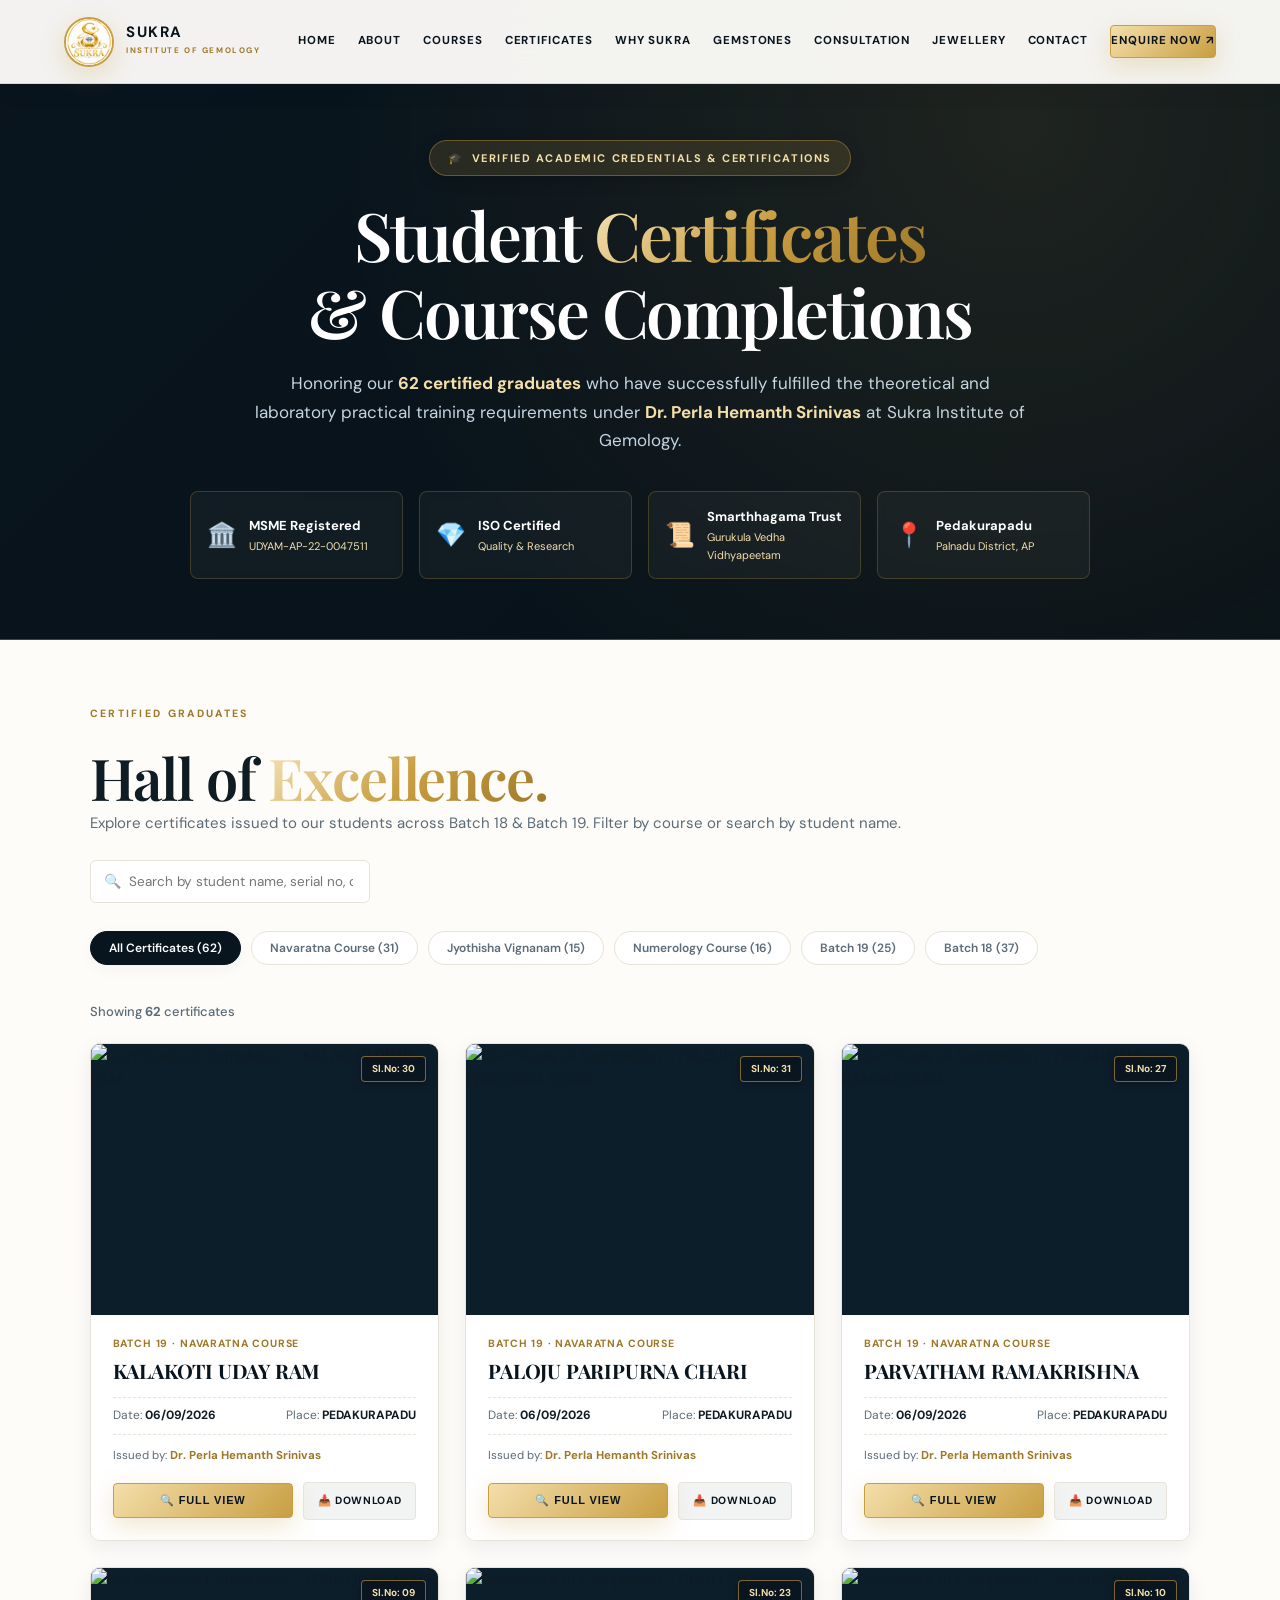
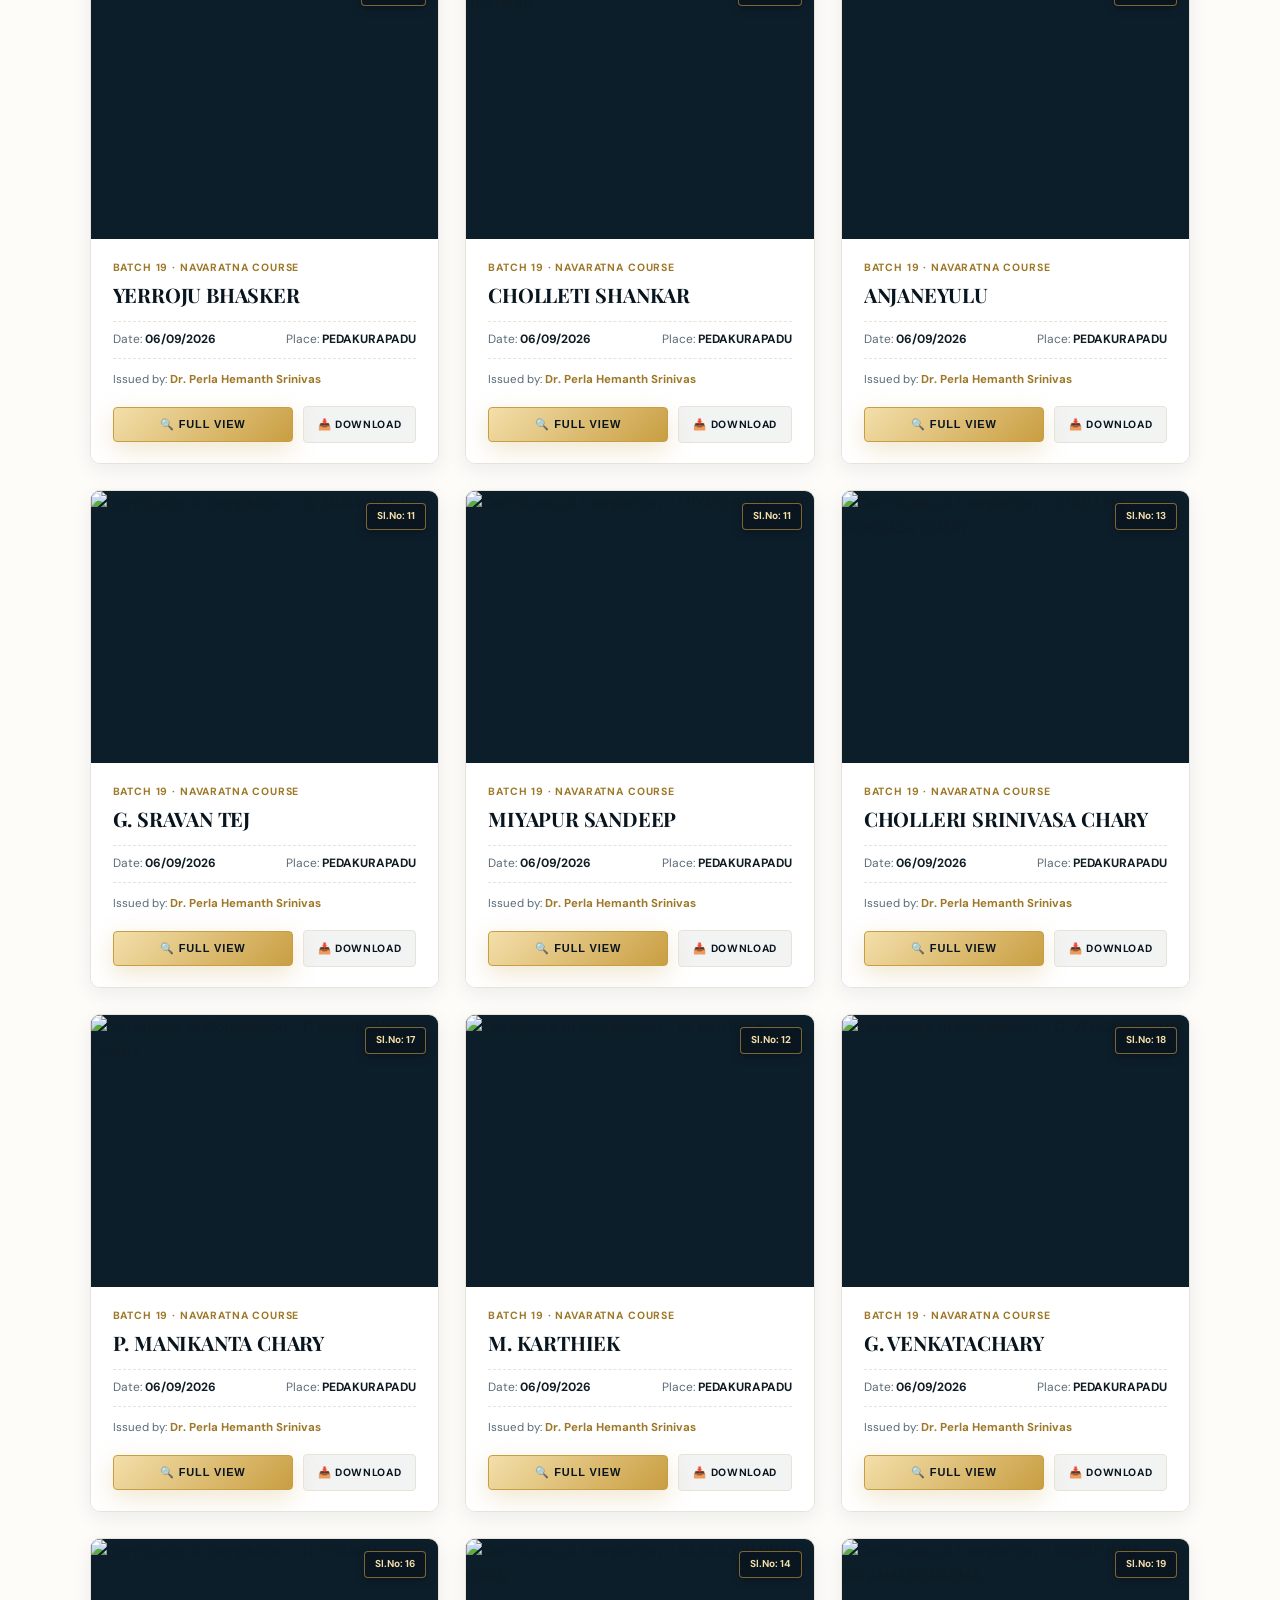
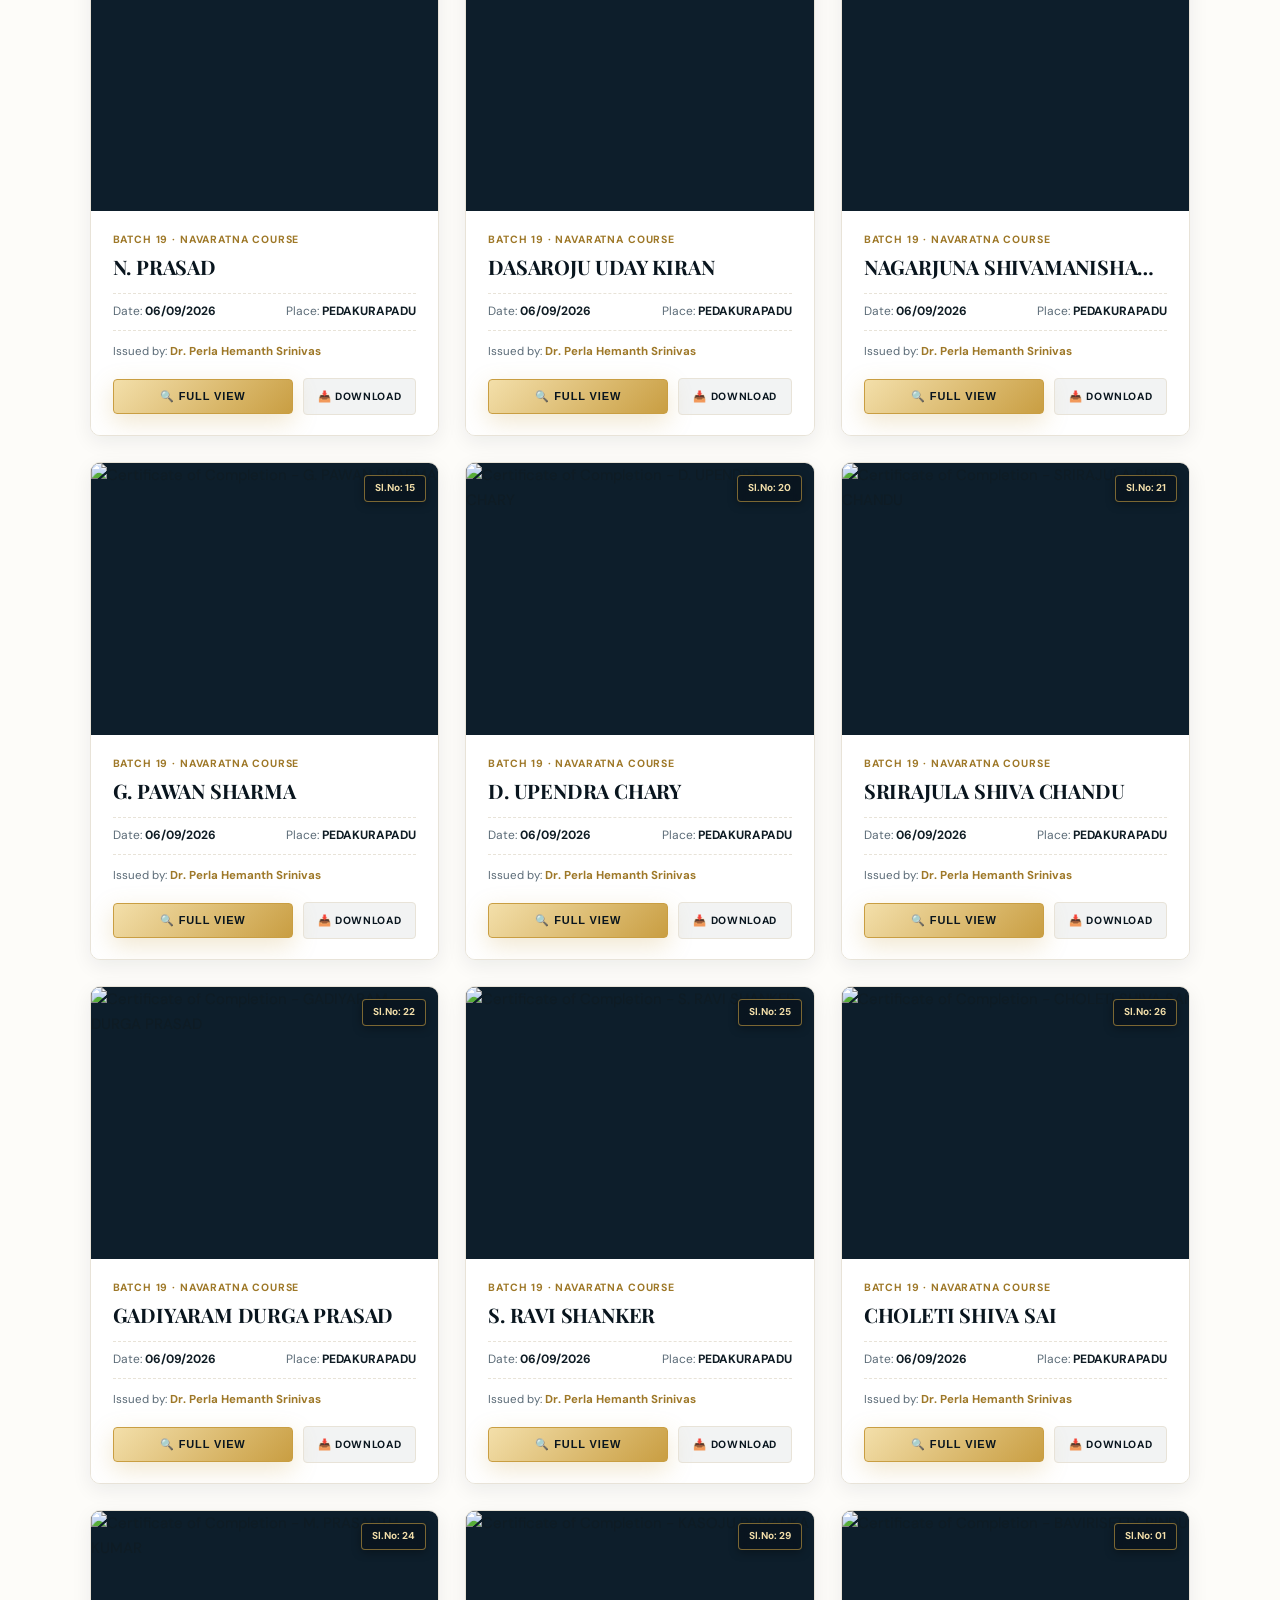
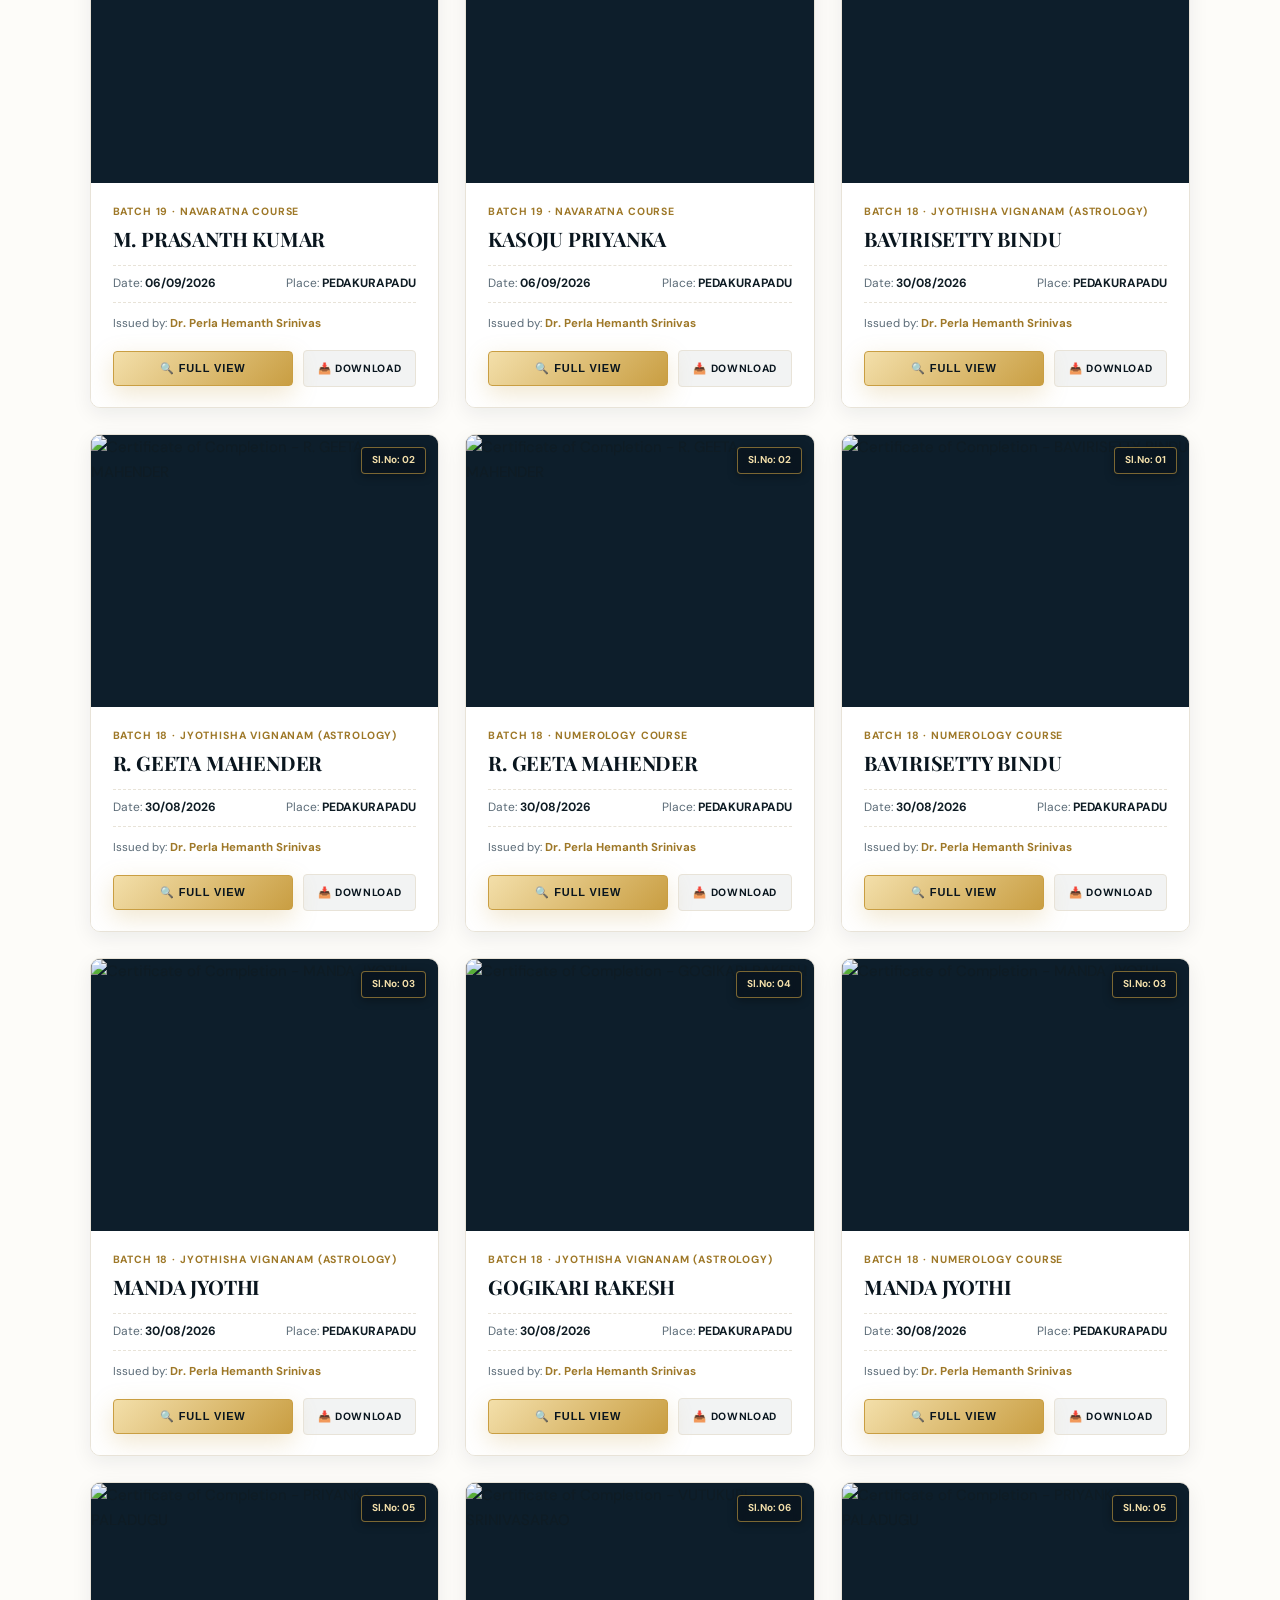
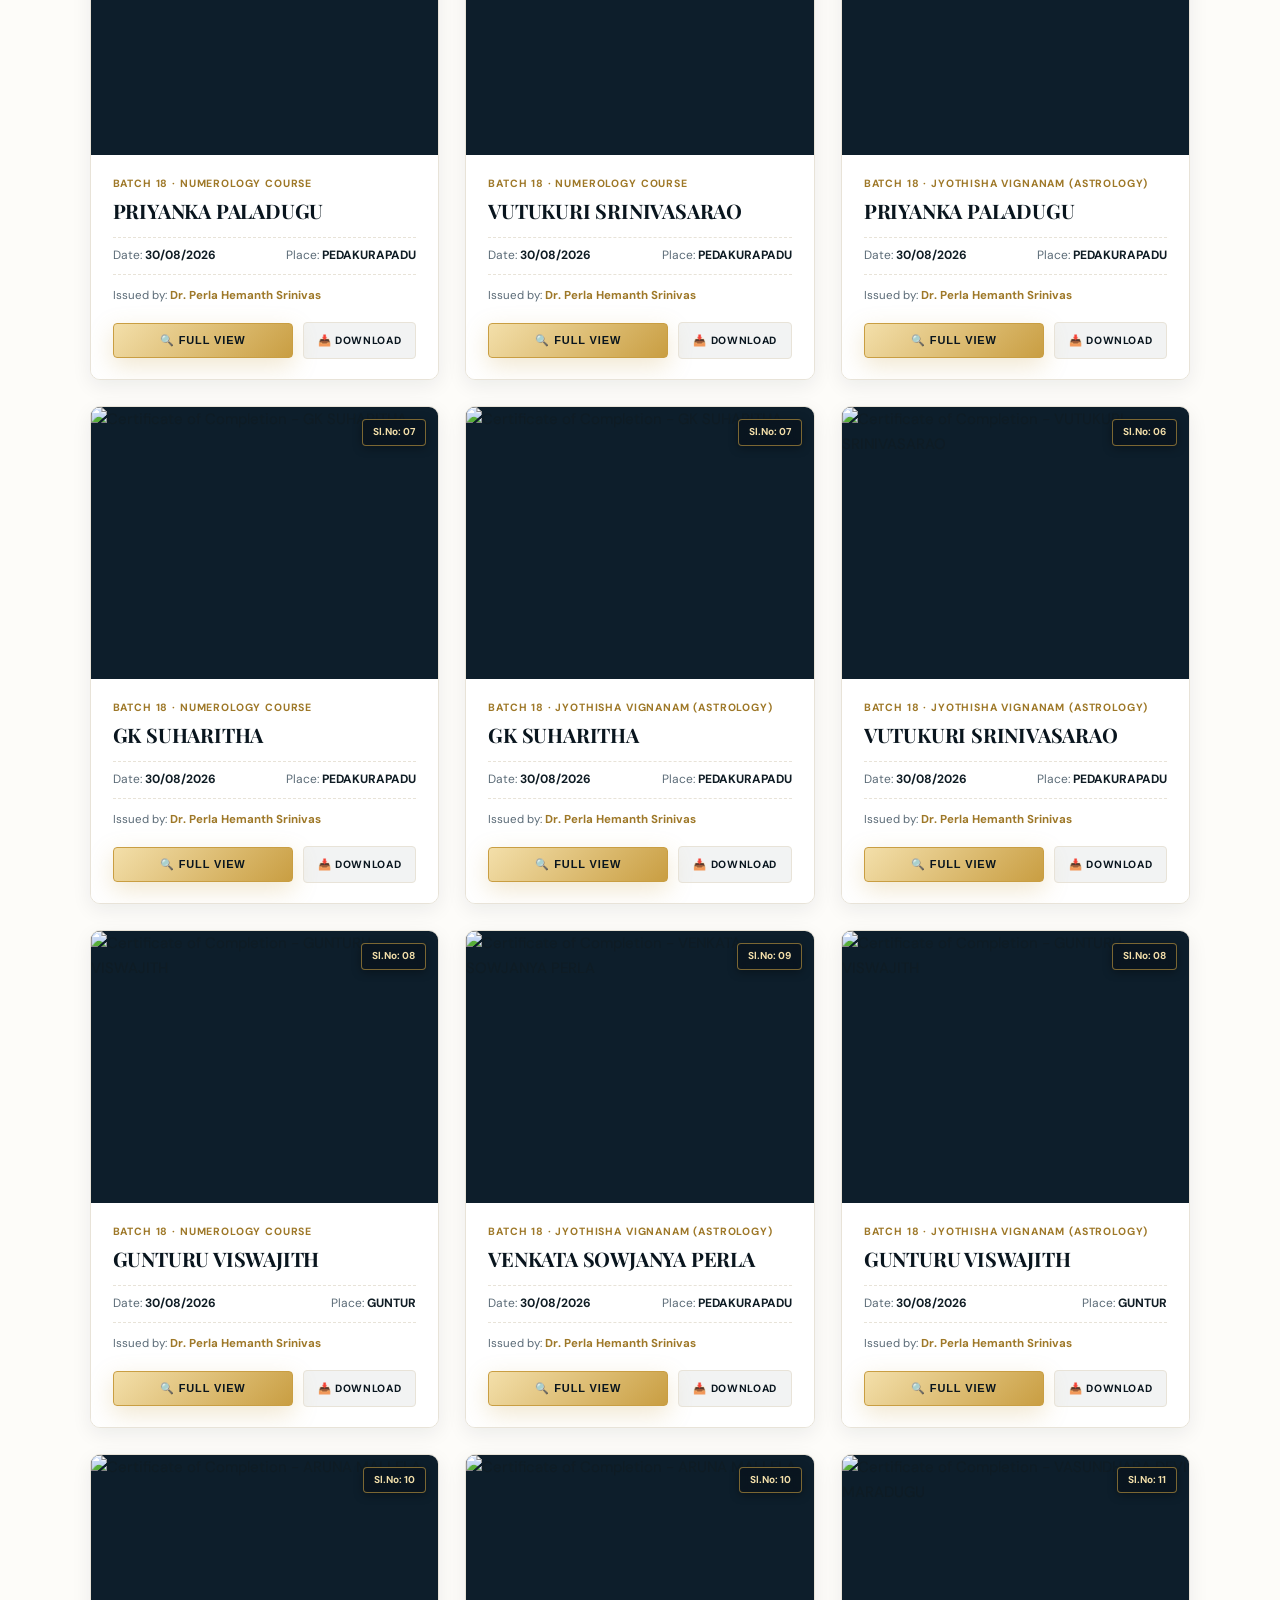
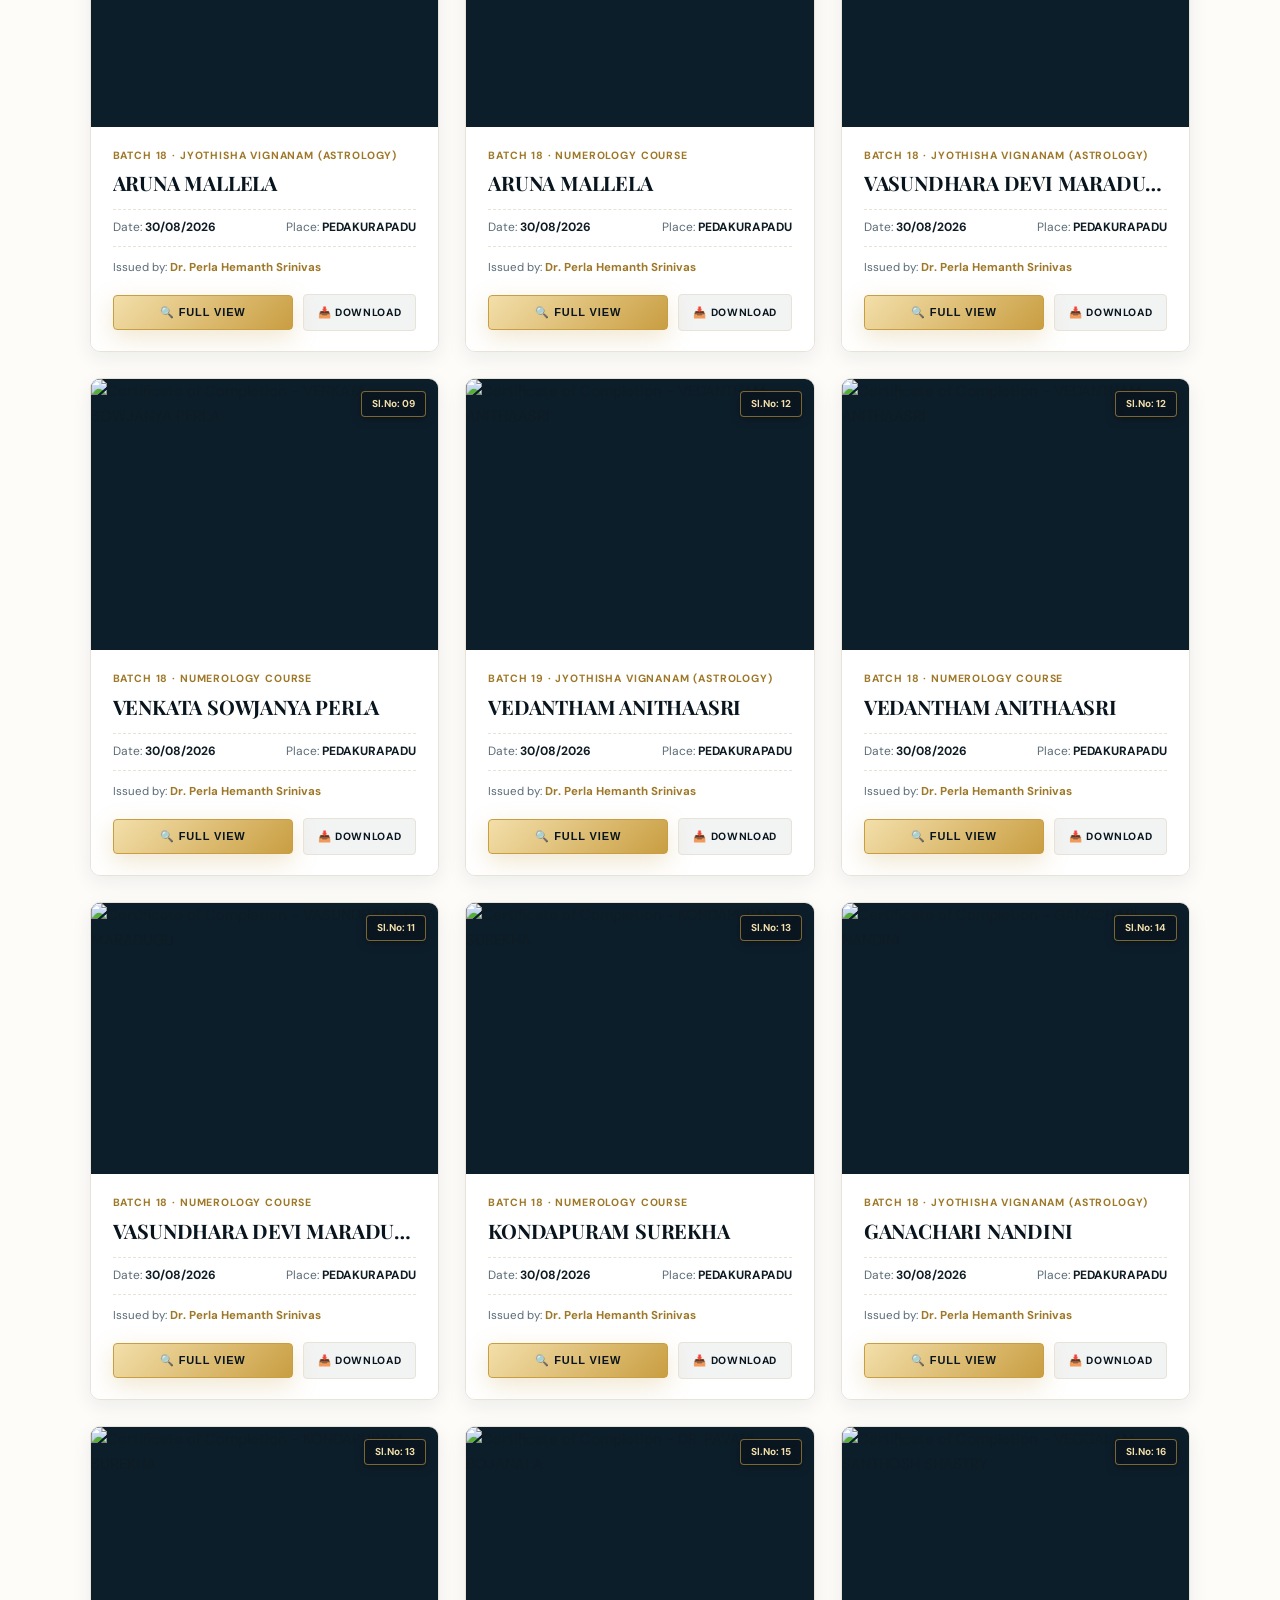
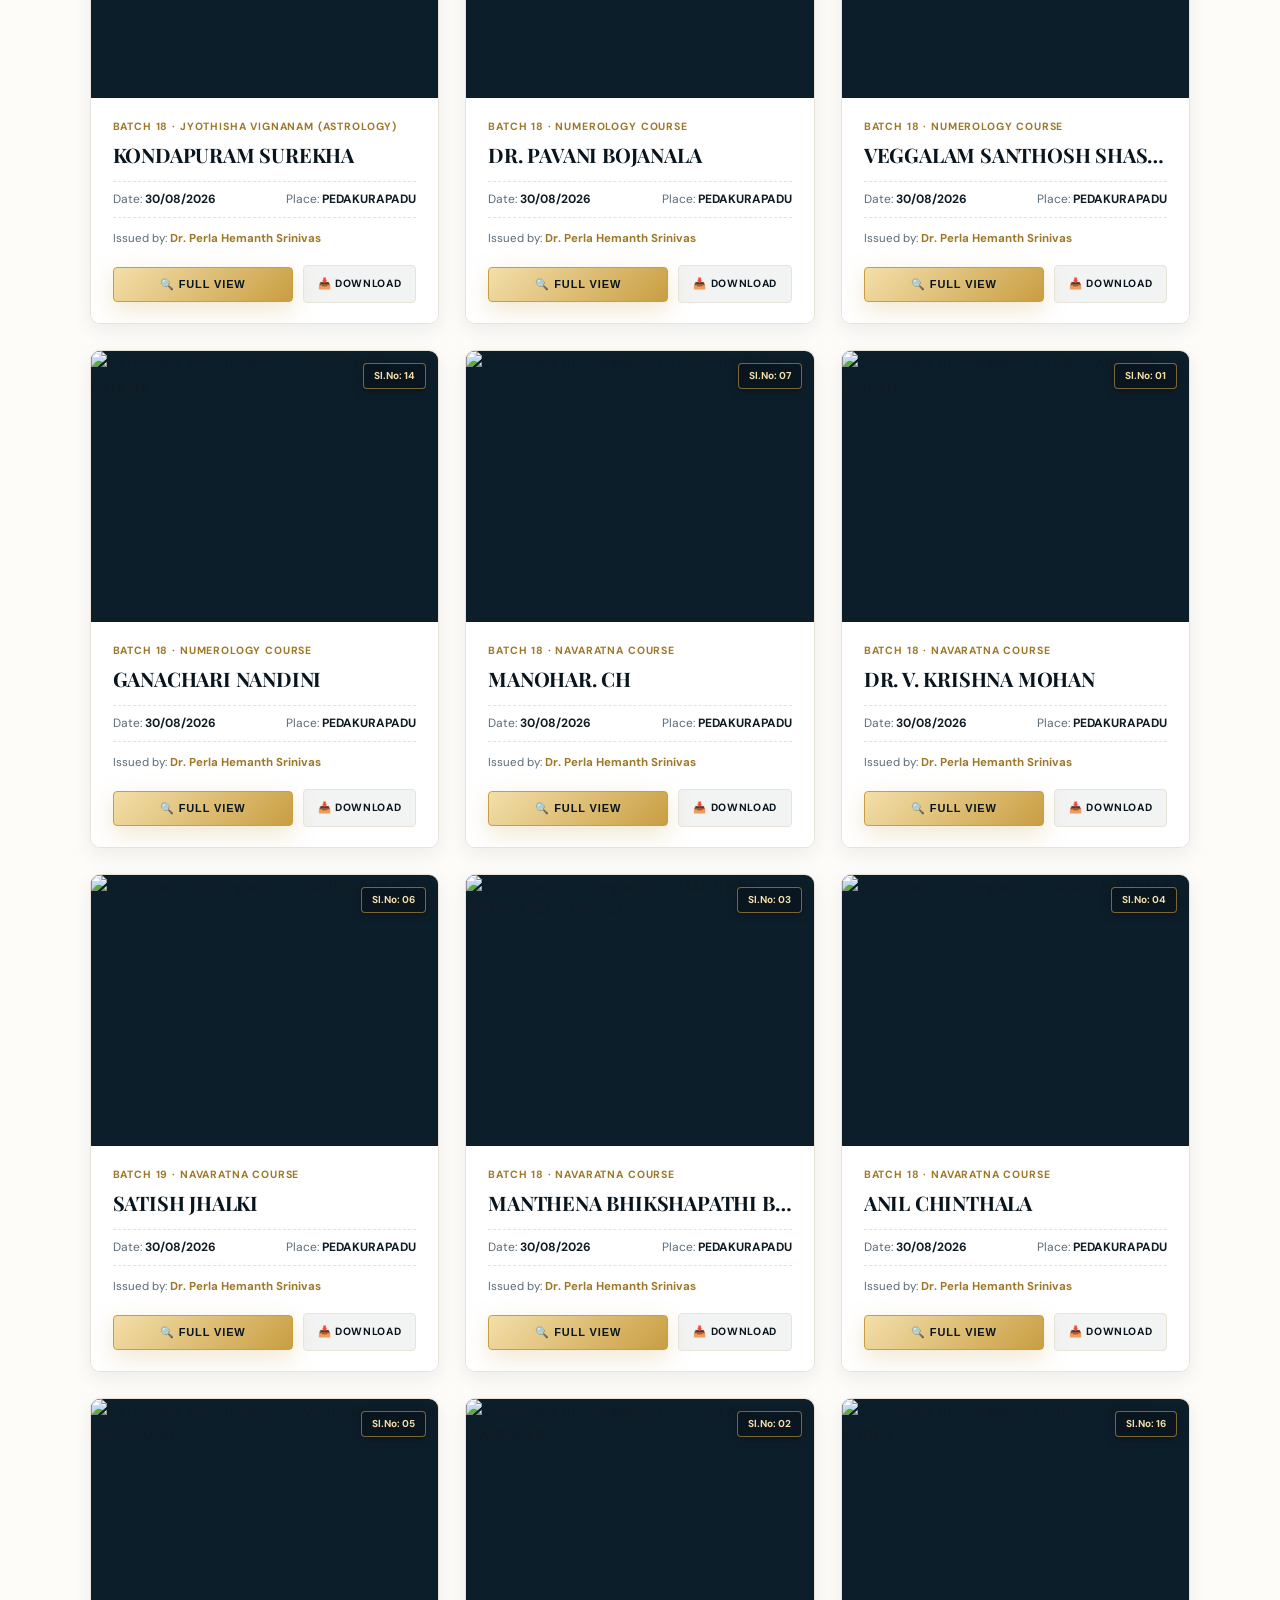
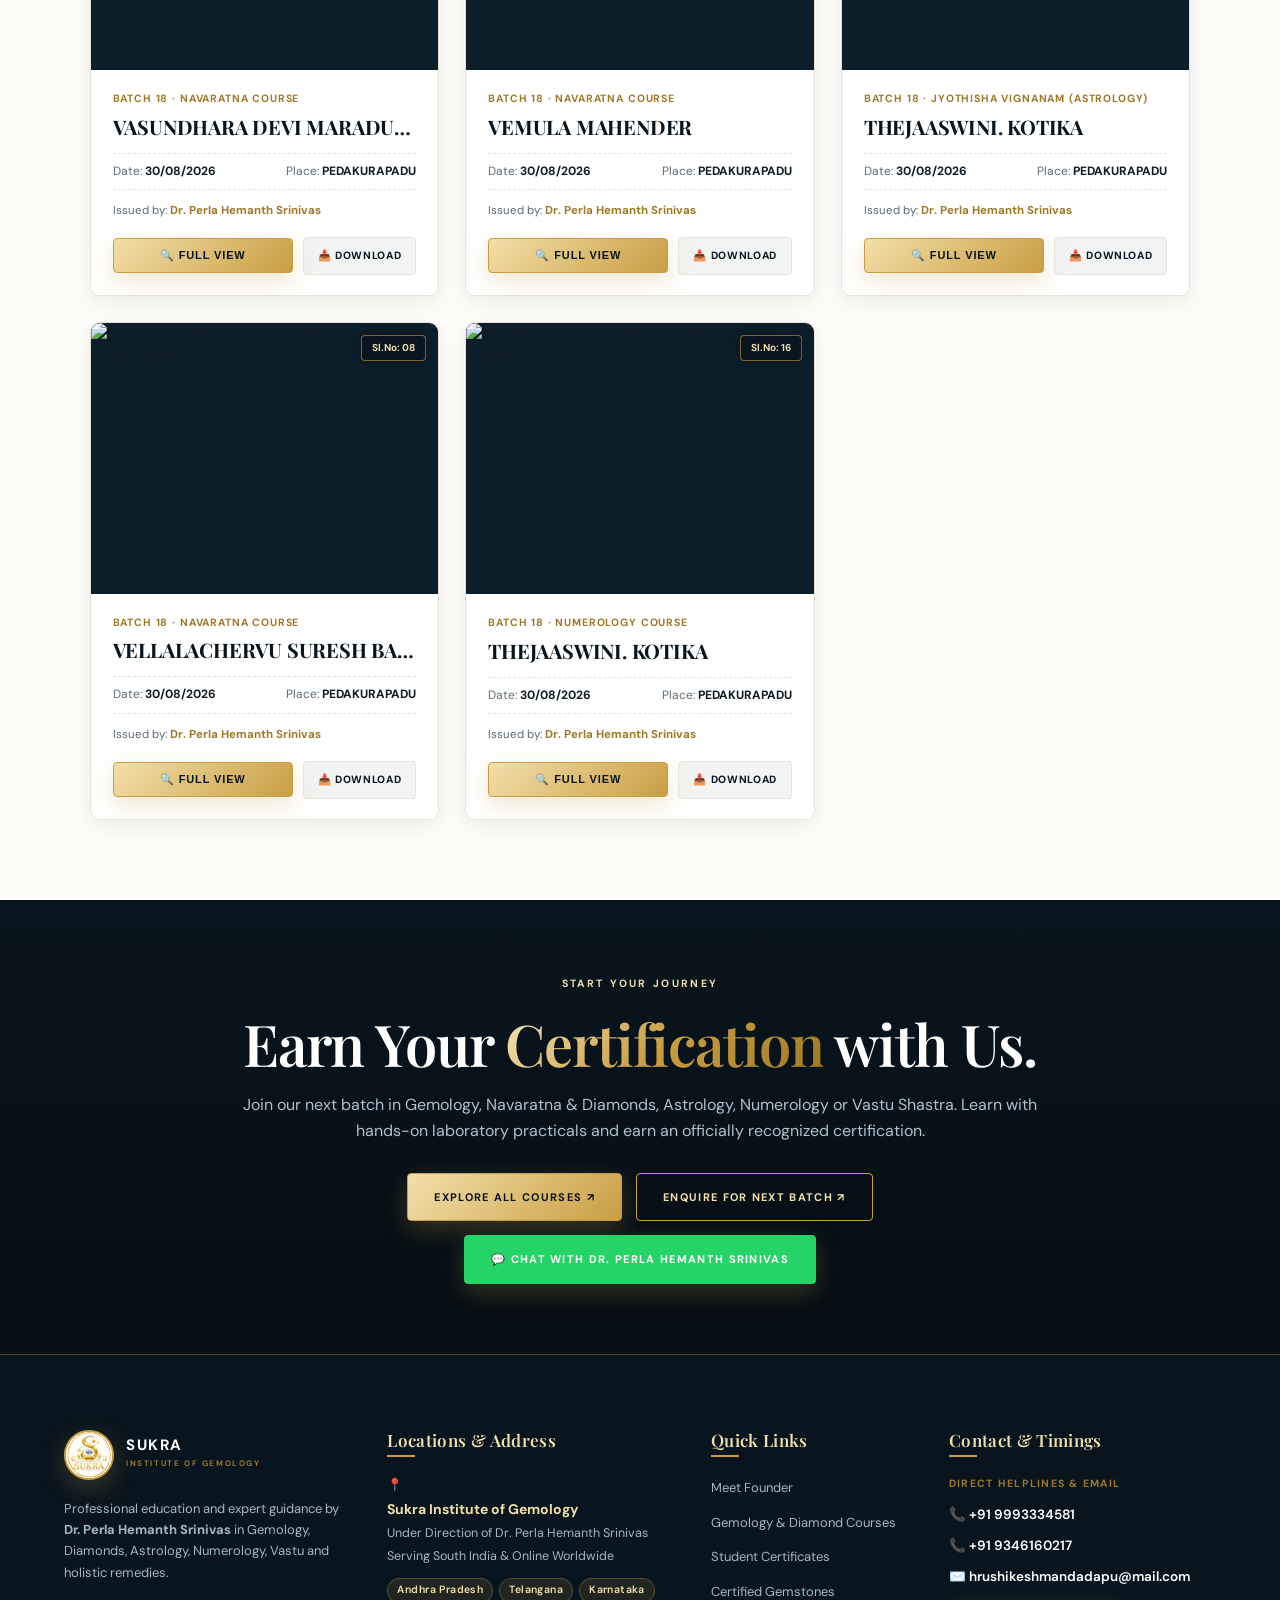
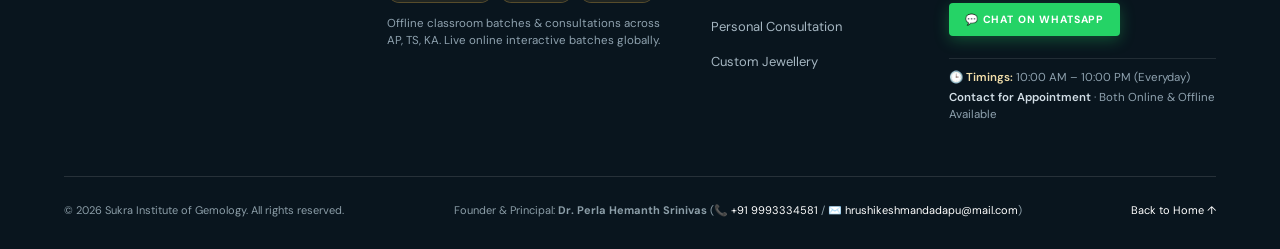
==== certificates.html @ 006e3487 "Add files via upload" ====
<!doctype html>
<html lang="en">
<head>
  <meta charset="UTF-8">
  <meta name="viewport" content="width=device-width,initial-scale=1">
  <meta name="description" content="Verified Course Completion Certificates & Graduates of Sukra Institute of Gemology under Dr. Perla Hemanth Srinivas. MSME & ISO Certified.">
  <title>Student Certificates | Sukra Institute of Gemology</title>
  <link rel="icon" type="image/png" href="logo.png">
  <meta property="og:title" content="Student Certificates | Sukra Institute of Gemology">
  <meta property="og:description" content="Verified course completion certificates and graduates of Sukra Institute of Gemology.">
  <meta property="og:image" content="logo.png">
  <link rel="preconnect" href="https://fonts.googleapis.com">
  <link rel="preconnect" href="https://fonts.gstatic.com" crossorigin>
  <link href="https://fonts.googleapis.com/css2?family=DM+Sans:ital,wght@0,400;0,500;0,600;0,700;1,400&family=Playfair+Display:ital,wght@0,500;0,600;0,700;1,500&display=swap" rel="stylesheet">
  <link rel="stylesheet" href="styles.css">
</head>
<body class="certificates-page">

<!-- SITE HEADER -->
<header class="site-header">
  <a class="brand" href="index.html#home">
    <img src="logo.png" alt="Sukra Institute Logo" class="brand-logo">
    <span>
      <strong>SUKRA</strong>
      <small>INSTITUTE OF GEMOLOGY</small>
    </span>
  </a>
  <button class="menu-toggle" aria-label="Open navigation menu" aria-expanded="false">☰</button>
  <nav class="nav-links">
    <a href="index.html#home">Home</a>
    <a href="index.html#about">About</a>
    <a href="index.html#courses">Courses</a>
    <a href="certificates.html">Certificates</a>
    <a href="index.html#why-sukra">Why Sukra</a>
    <a href="index.html#gemstones">Gemstones</a>
    <a href="index.html#consultation">Consultation</a>
    <a href="index.html#jewellery">Jewellery</a>
    <a href="index.html#contact">Contact</a>
    <a class="button button-small" href="index.html#contact">Enquire now ↗</a>
  </nav>
</header>

<main>
  <!-- CERTIFICATES HERO BANNER -->
  <section class="cert-hero">
    <div class="cert-hero-content">
      <div class="cert-badge-pill">
        <span>🎓</span> Verified Academic Credentials &amp; Certifications
      </div>
      <h1>Student <em>Certificates</em><br>&amp; Course Completions</h1>
      <p class="cert-hero-lead">
        Honoring our <strong>62 certified graduates</strong> who have successfully fulfilled the theoretical and laboratory practical training requirements under <strong>Dr. Perla Hemanth Srinivas</strong> at Sukra Institute of Gemology.
      </p>
      
      <div class="cert-trust-badges">
        <div class="trust-pill">
          <span class="pill-icon">🏛️</span>
          <div>
            <strong>MSME Registered</strong>
            <small>UDYAM-AP-22-0047511</small>
          </div>
        </div>
        <div class="trust-pill">
          <span class="pill-icon">💎</span>
          <div>
            <strong>ISO Certified</strong>
            <small>Quality &amp; Research</small>
          </div>
        </div>
        <div class="trust-pill">
          <span class="pill-icon">📜</span>
          <div>
            <strong>Smarthhagama Trust</strong>
            <small>Gurukula Vedha Vidhyapeetam</small>
          </div>
        </div>
        <div class="trust-pill">
          <span class="pill-icon">📍</span>
          <div>
            <strong>Pedakurapadu</strong>
            <small>Palnadu District, AP</small>
          </div>
        </div>
      </div>
    </div>
  </section>

  <!-- CONTROLS & FILTER SECTION -->
  <section class="cert-gallery-section">
    <div class="cert-gallery-header">
      <div class="gallery-title-group">
        <p class="section-kicker">Certified Graduates</p>
        <h2>Hall of <em>Excellence.</em></h2>
        <p class="muted">Explore certificates issued to our students across Batch 18 &amp; Batch 19. Filter by course or search by student name.</p>
      </div>
      
      <div class="cert-search-box">
        <span class="search-icon">🔍</span>
        <input type="text" id="cert-search-input" placeholder="Search by student name, serial no, course..." aria-label="Search certificates">
      </div>
    </div>

    <!-- Filter Buttons -->
    <div class="cert-filters">
      <button class="filter-btn active" data-filter="all">All Certificates (62)</button>
      <button class="filter-btn" data-filter="navaratna">Navaratna Course (31)</button>
      <button class="filter-btn" data-filter="jyothisha">Jyothisha Vignanam (15)</button>
      <button class="filter-btn" data-filter="numerology">Numerology Course (16)</button>
      <button class="filter-btn" data-filter="batch19">Batch 19 (25)</button>
      <button class="filter-btn" data-filter="batch18">Batch 18 (37)</button>
    </div>

    <div class="cert-results-counter" id="cert-counter" style="margin-bottom: 20px; font-size: 13px; color: var(--muted); font-weight: 500;">
      Showing <strong>62</strong> certificates
    </div>

    <!-- CERTIFICATES GRID -->
    <div class="cert-grid" id="cert-grid">
      <!-- Certificate 1: KALAKOTI UDAY RAM -->
      <article class="cert-card" data-category="navaratna batch19" data-name="KALAKOTI UDAY RAM" data-slno="30" data-batch="19" data-course="Navaratna Course">
        <div class="cert-img-wrap" onclick="openCertLightbox(0)">
          <img src="certificates/cert-1.jpg" alt="Certificate of Completion - KALAKOTI UDAY RAM" class="cert-thumb" loading="lazy">
          <div class="cert-hover-overlay">
            <span class="view-cert-btn">🔍 Click to View Certificate</span>
          </div>
          <span class="cert-sl-badge">Sl.No: 30</span>
        </div>
        <div class="cert-info-body">
          <div class="cert-batch-tag">Batch 19 · Navaratna Course</div>
          <h3 class="student-name">KALAKOTI UDAY RAM</h3>
          <p class="cert-desc">
            Successfully completed theoretical &amp; practical requirements for the <strong>Navaratna Course</strong> at Sukra Institute.
          </p>
          <div class="cert-meta-row">
            <div><span>Date:</span> <strong>06/09/2026</strong></div>
            <div><span>Place:</span> <strong>PEDAKURAPADU</strong></div>
          </div>
          <div class="cert-meta-instructor">
            <span>Issued by:</span> <strong>Dr. Perla Hemanth Srinivas</strong>
          </div>
          <div class="cert-card-actions">
            <button type="button" class="button button-small cert-modal-btn" onclick="openCertLightbox(0)">🔍 Full View</button>
            <a href="certificates/cert-1.jpg" target="_blank" class="cert-download-link" download="Certificate_KALAKOTI_UDAY_RAM_19.jpg">📥 Download</a>
          </div>
        </div>
      </article>

      <!-- Certificate 2: PALOJU PARIPURNA CHARI -->
      <article class="cert-card" data-category="navaratna batch19" data-name="PALOJU PARIPURNA CHARI" data-slno="31" data-batch="19" data-course="Navaratna Course">
        <div class="cert-img-wrap" onclick="openCertLightbox(1)">
          <img src="certificates/cert-2.jpg" alt="Certificate of Completion - PALOJU PARIPURNA CHARI" class="cert-thumb" loading="lazy">
          <div class="cert-hover-overlay">
            <span class="view-cert-btn">🔍 Click to View Certificate</span>
          </div>
          <span class="cert-sl-badge">Sl.No: 31</span>
        </div>
        <div class="cert-info-body">
          <div class="cert-batch-tag">Batch 19 · Navaratna Course</div>
          <h3 class="student-name">PALOJU PARIPURNA CHARI</h3>
          <p class="cert-desc">
            Successfully completed theoretical &amp; practical requirements for the <strong>Navaratna Course</strong> at Sukra Institute.
          </p>
          <div class="cert-meta-row">
            <div><span>Date:</span> <strong>06/09/2026</strong></div>
            <div><span>Place:</span> <strong>PEDAKURAPADU</strong></div>
          </div>
          <div class="cert-meta-instructor">
            <span>Issued by:</span> <strong>Dr. Perla Hemanth Srinivas</strong>
          </div>
          <div class="cert-card-actions">
            <button type="button" class="button button-small cert-modal-btn" onclick="openCertLightbox(1)">🔍 Full View</button>
            <a href="certificates/cert-2.jpg" target="_blank" class="cert-download-link" download="Certificate_PALOJU_PARIPURNA_CHARI_19.jpg">📥 Download</a>
          </div>
        </div>
      </article>

      <!-- Certificate 3: PARVATHAM RAMAKRISHNA -->
      <article class="cert-card" data-category="navaratna batch19" data-name="PARVATHAM RAMAKRISHNA" data-slno="27" data-batch="19" data-course="Navaratna Course">
        <div class="cert-img-wrap" onclick="openCertLightbox(2)">
          <img src="certificates/cert-3.jpg" alt="Certificate of Completion - PARVATHAM RAMAKRISHNA" class="cert-thumb" loading="lazy">
          <div class="cert-hover-overlay">
            <span class="view-cert-btn">🔍 Click to View Certificate</span>
          </div>
          <span class="cert-sl-badge">Sl.No: 27</span>
        </div>
        <div class="cert-info-body">
          <div class="cert-batch-tag">Batch 19 · Navaratna Course</div>
          <h3 class="student-name">PARVATHAM RAMAKRISHNA</h3>
          <p class="cert-desc">
            Successfully completed theoretical &amp; practical requirements for the <strong>Navaratna Course</strong> at Sukra Institute.
          </p>
          <div class="cert-meta-row">
            <div><span>Date:</span> <strong>06/09/2026</strong></div>
            <div><span>Place:</span> <strong>PEDAKURAPADU</strong></div>
          </div>
          <div class="cert-meta-instructor">
            <span>Issued by:</span> <strong>Dr. Perla Hemanth Srinivas</strong>
          </div>
          <div class="cert-card-actions">
            <button type="button" class="button button-small cert-modal-btn" onclick="openCertLightbox(2)">🔍 Full View</button>
            <a href="certificates/cert-3.jpg" target="_blank" class="cert-download-link" download="Certificate_PARVATHAM_RAMAKRISHNA_19.jpg">📥 Download</a>
          </div>
        </div>
      </article>

      <!-- Certificate 4: YERROJU BHASKER -->
      <article class="cert-card" data-category="navaratna batch19" data-name="YERROJU BHASKER" data-slno="09" data-batch="19" data-course="Navaratna Course">
        <div class="cert-img-wrap" onclick="openCertLightbox(3)">
          <img src="certificates/cert-4.jpg" alt="Certificate of Completion - YERROJU BHASKER" class="cert-thumb" loading="lazy">
          <div class="cert-hover-overlay">
            <span class="view-cert-btn">🔍 Click to View Certificate</span>
          </div>
          <span class="cert-sl-badge">Sl.No: 09</span>
        </div>
        <div class="cert-info-body">
          <div class="cert-batch-tag">Batch 19 · Navaratna Course</div>
          <h3 class="student-name">YERROJU BHASKER</h3>
          <p class="cert-desc">
            Successfully completed theoretical &amp; practical requirements for the <strong>Navaratna Course</strong> at Sukra Institute.
          </p>
          <div class="cert-meta-row">
            <div><span>Date:</span> <strong>06/09/2026</strong></div>
            <div><span>Place:</span> <strong>PEDAKURAPADU</strong></div>
          </div>
          <div class="cert-meta-instructor">
            <span>Issued by:</span> <strong>Dr. Perla Hemanth Srinivas</strong>
          </div>
          <div class="cert-card-actions">
            <button type="button" class="button button-small cert-modal-btn" onclick="openCertLightbox(3)">🔍 Full View</button>
            <a href="certificates/cert-4.jpg" target="_blank" class="cert-download-link" download="Certificate_YERROJU_BHASKER_19.jpg">📥 Download</a>
          </div>
        </div>
      </article>

      <!-- Certificate 5: CHOLLETI SHANKAR -->
      <article class="cert-card" data-category="navaratna batch19" data-name="CHOLLETI SHANKAR" data-slno="23" data-batch="19" data-course="Navaratna Course">
        <div class="cert-img-wrap" onclick="openCertLightbox(4)">
          <img src="certificates/cert-5.jpg" alt="Certificate of Completion - CHOLLETI SHANKAR" class="cert-thumb" loading="lazy">
          <div class="cert-hover-overlay">
            <span class="view-cert-btn">🔍 Click to View Certificate</span>
          </div>
          <span class="cert-sl-badge">Sl.No: 23</span>
        </div>
        <div class="cert-info-body">
          <div class="cert-batch-tag">Batch 19 · Navaratna Course</div>
          <h3 class="student-name">CHOLLETI SHANKAR</h3>
          <p class="cert-desc">
            Successfully completed theoretical &amp; practical requirements for the <strong>Navaratna Course</strong> at Sukra Institute.
          </p>
          <div class="cert-meta-row">
            <div><span>Date:</span> <strong>06/09/2026</strong></div>
            <div><span>Place:</span> <strong>PEDAKURAPADU</strong></div>
          </div>
          <div class="cert-meta-instructor">
            <span>Issued by:</span> <strong>Dr. Perla Hemanth Srinivas</strong>
          </div>
          <div class="cert-card-actions">
            <button type="button" class="button button-small cert-modal-btn" onclick="openCertLightbox(4)">🔍 Full View</button>
            <a href="certificates/cert-5.jpg" target="_blank" class="cert-download-link" download="Certificate_CHOLLETI_SHANKAR_19.jpg">📥 Download</a>
          </div>
        </div>
      </article>

      <!-- Certificate 6: ANJANEYULU -->
      <article class="cert-card" data-category="navaratna batch19" data-name="ANJANEYULU" data-slno="10" data-batch="19" data-course="Navaratna Course">
        <div class="cert-img-wrap" onclick="openCertLightbox(5)">
          <img src="certificates/cert-6.jpg" alt="Certificate of Completion - ANJANEYULU" class="cert-thumb" loading="lazy">
          <div class="cert-hover-overlay">
            <span class="view-cert-btn">🔍 Click to View Certificate</span>
          </div>
          <span class="cert-sl-badge">Sl.No: 10</span>
        </div>
        <div class="cert-info-body">
          <div class="cert-batch-tag">Batch 19 · Navaratna Course</div>
          <h3 class="student-name">ANJANEYULU</h3>
          <p class="cert-desc">
            Successfully completed theoretical &amp; practical requirements for the <strong>Navaratna Course</strong> at Sukra Institute.
          </p>
          <div class="cert-meta-row">
            <div><span>Date:</span> <strong>06/09/2026</strong></div>
            <div><span>Place:</span> <strong>PEDAKURAPADU</strong></div>
          </div>
          <div class="cert-meta-instructor">
            <span>Issued by:</span> <strong>Dr. Perla Hemanth Srinivas</strong>
          </div>
          <div class="cert-card-actions">
            <button type="button" class="button button-small cert-modal-btn" onclick="openCertLightbox(5)">🔍 Full View</button>
            <a href="certificates/cert-6.jpg" target="_blank" class="cert-download-link" download="Certificate_ANJANEYULU_19.jpg">📥 Download</a>
          </div>
        </div>
      </article>

      <!-- Certificate 7: G. SRAVAN TEJ -->
      <article class="cert-card" data-category="navaratna batch19" data-name="G. SRAVAN TEJ" data-slno="11" data-batch="19" data-course="Navaratna Course">
        <div class="cert-img-wrap" onclick="openCertLightbox(6)">
          <img src="certificates/cert-7.jpg" alt="Certificate of Completion - G. SRAVAN TEJ" class="cert-thumb" loading="lazy">
          <div class="cert-hover-overlay">
            <span class="view-cert-btn">🔍 Click to View Certificate</span>
          </div>
          <span class="cert-sl-badge">Sl.No: 11</span>
        </div>
        <div class="cert-info-body">
          <div class="cert-batch-tag">Batch 19 · Navaratna Course</div>
          <h3 class="student-name">G. SRAVAN TEJ</h3>
          <p class="cert-desc">
            Successfully completed theoretical &amp; practical requirements for the <strong>Navaratna Course</strong> at Sukra Institute.
          </p>
          <div class="cert-meta-row">
            <div><span>Date:</span> <strong>06/09/2026</strong></div>
            <div><span>Place:</span> <strong>PEDAKURAPADU</strong></div>
          </div>
          <div class="cert-meta-instructor">
            <span>Issued by:</span> <strong>Dr. Perla Hemanth Srinivas</strong>
          </div>
          <div class="cert-card-actions">
            <button type="button" class="button button-small cert-modal-btn" onclick="openCertLightbox(6)">🔍 Full View</button>
            <a href="certificates/cert-7.jpg" target="_blank" class="cert-download-link" download="Certificate_G__SRAVAN_TEJ_19.jpg">📥 Download</a>
          </div>
        </div>
      </article>

      <!-- Certificate 8: MIYAPUR SANDEEP -->
      <article class="cert-card" data-category="navaratna batch19" data-name="MIYAPUR SANDEEP" data-slno="11" data-batch="19" data-course="Navaratna Course">
        <div class="cert-img-wrap" onclick="openCertLightbox(7)">
          <img src="certificates/cert-8.jpg" alt="Certificate of Completion - MIYAPUR SANDEEP" class="cert-thumb" loading="lazy">
          <div class="cert-hover-overlay">
            <span class="view-cert-btn">🔍 Click to View Certificate</span>
          </div>
          <span class="cert-sl-badge">Sl.No: 11</span>
        </div>
        <div class="cert-info-body">
          <div class="cert-batch-tag">Batch 19 · Navaratna Course</div>
          <h3 class="student-name">MIYAPUR SANDEEP</h3>
          <p class="cert-desc">
            Successfully completed theoretical &amp; practical requirements for the <strong>Navaratna Course</strong> at Sukra Institute.
          </p>
          <div class="cert-meta-row">
            <div><span>Date:</span> <strong>06/09/2026</strong></div>
            <div><span>Place:</span> <strong>PEDAKURAPADU</strong></div>
          </div>
          <div class="cert-meta-instructor">
            <span>Issued by:</span> <strong>Dr. Perla Hemanth Srinivas</strong>
          </div>
          <div class="cert-card-actions">
            <button type="button" class="button button-small cert-modal-btn" onclick="openCertLightbox(7)">🔍 Full View</button>
            <a href="certificates/cert-8.jpg" target="_blank" class="cert-download-link" download="Certificate_MIYAPUR_SANDEEP_19.jpg">📥 Download</a>
          </div>
        </div>
      </article>

      <!-- Certificate 9: CHOLLERI SRINIVASA CHARY -->
      <article class="cert-card" data-category="navaratna batch19" data-name="CHOLLERI SRINIVASA CHARY" data-slno="13" data-batch="19" data-course="Navaratna Course">
        <div class="cert-img-wrap" onclick="openCertLightbox(8)">
          <img src="certificates/cert-9.jpg" alt="Certificate of Completion - CHOLLERI SRINIVASA CHARY" class="cert-thumb" loading="lazy">
          <div class="cert-hover-overlay">
            <span class="view-cert-btn">🔍 Click to View Certificate</span>
          </div>
          <span class="cert-sl-badge">Sl.No: 13</span>
        </div>
        <div class="cert-info-body">
          <div class="cert-batch-tag">Batch 19 · Navaratna Course</div>
          <h3 class="student-name">CHOLLERI SRINIVASA CHARY</h3>
          <p class="cert-desc">
            Successfully completed theoretical &amp; practical requirements for the <strong>Navaratna Course</strong> at Sukra Institute.
          </p>
          <div class="cert-meta-row">
            <div><span>Date:</span> <strong>06/09/2026</strong></div>
            <div><span>Place:</span> <strong>PEDAKURAPADU</strong></div>
          </div>
          <div class="cert-meta-instructor">
            <span>Issued by:</span> <strong>Dr. Perla Hemanth Srinivas</strong>
          </div>
          <div class="cert-card-actions">
            <button type="button" class="button button-small cert-modal-btn" onclick="openCertLightbox(8)">🔍 Full View</button>
            <a href="certificates/cert-9.jpg" target="_blank" class="cert-download-link" download="Certificate_CHOLLERI_SRINIVASA_CHARY_19.jpg">📥 Download</a>
          </div>
        </div>
      </article>

      <!-- Certificate 10: P. MANIKANTA CHARY -->
      <article class="cert-card" data-category="navaratna batch19" data-name="P. MANIKANTA CHARY" data-slno="17" data-batch="19" data-course="Navaratna Course">
        <div class="cert-img-wrap" onclick="openCertLightbox(9)">
          <img src="certificates/cert-10.jpg" alt="Certificate of Completion - P. MANIKANTA CHARY" class="cert-thumb" loading="lazy">
          <div class="cert-hover-overlay">
            <span class="view-cert-btn">🔍 Click to View Certificate</span>
          </div>
          <span class="cert-sl-badge">Sl.No: 17</span>
        </div>
        <div class="cert-info-body">
          <div class="cert-batch-tag">Batch 19 · Navaratna Course</div>
          <h3 class="student-name">P. MANIKANTA CHARY</h3>
          <p class="cert-desc">
            Successfully completed theoretical &amp; practical requirements for the <strong>Navaratna Course</strong> at Sukra Institute.
          </p>
          <div class="cert-meta-row">
            <div><span>Date:</span> <strong>06/09/2026</strong></div>
            <div><span>Place:</span> <strong>PEDAKURAPADU</strong></div>
          </div>
          <div class="cert-meta-instructor">
            <span>Issued by:</span> <strong>Dr. Perla Hemanth Srinivas</strong>
          </div>
          <div class="cert-card-actions">
            <button type="button" class="button button-small cert-modal-btn" onclick="openCertLightbox(9)">🔍 Full View</button>
            <a href="certificates/cert-10.jpg" target="_blank" class="cert-download-link" download="Certificate_P__MANIKANTA_CHARY_19.jpg">📥 Download</a>
          </div>
        </div>
      </article>

      <!-- Certificate 11: M. KARTHIEK -->
      <article class="cert-card" data-category="navaratna batch19" data-name="M. KARTHIEK" data-slno="12" data-batch="19" data-course="Navaratna Course">
        <div class="cert-img-wrap" onclick="openCertLightbox(10)">
          <img src="certificates/cert-11.jpg" alt="Certificate of Completion - M. KARTHIEK" class="cert-thumb" loading="lazy">
          <div class="cert-hover-overlay">
            <span class="view-cert-btn">🔍 Click to View Certificate</span>
          </div>
          <span class="cert-sl-badge">Sl.No: 12</span>
        </div>
        <div class="cert-info-body">
          <div class="cert-batch-tag">Batch 19 · Navaratna Course</div>
          <h3 class="student-name">M. KARTHIEK</h3>
          <p class="cert-desc">
            Successfully completed theoretical &amp; practical requirements for the <strong>Navaratna Course</strong> at Sukra Institute.
          </p>
          <div class="cert-meta-row">
            <div><span>Date:</span> <strong>06/09/2026</strong></div>
            <div><span>Place:</span> <strong>PEDAKURAPADU</strong></div>
          </div>
          <div class="cert-meta-instructor">
            <span>Issued by:</span> <strong>Dr. Perla Hemanth Srinivas</strong>
          </div>
          <div class="cert-card-actions">
            <button type="button" class="button button-small cert-modal-btn" onclick="openCertLightbox(10)">🔍 Full View</button>
            <a href="certificates/cert-11.jpg" target="_blank" class="cert-download-link" download="Certificate_M__KARTHIEK_19.jpg">📥 Download</a>
          </div>
        </div>
      </article>

      <!-- Certificate 12: G. VENKATACHARY -->
      <article class="cert-card" data-category="navaratna batch19" data-name="G. VENKATACHARY" data-slno="18" data-batch="19" data-course="Navaratna Course">
        <div class="cert-img-wrap" onclick="openCertLightbox(11)">
          <img src="certificates/cert-12.jpg" alt="Certificate of Completion - G. VENKATACHARY" class="cert-thumb" loading="lazy">
          <div class="cert-hover-overlay">
            <span class="view-cert-btn">🔍 Click to View Certificate</span>
          </div>
          <span class="cert-sl-badge">Sl.No: 18</span>
        </div>
        <div class="cert-info-body">
          <div class="cert-batch-tag">Batch 19 · Navaratna Course</div>
          <h3 class="student-name">G. VENKATACHARY</h3>
          <p class="cert-desc">
            Successfully completed theoretical &amp; practical requirements for the <strong>Navaratna Course</strong> at Sukra Institute.
          </p>
          <div class="cert-meta-row">
            <div><span>Date:</span> <strong>06/09/2026</strong></div>
            <div><span>Place:</span> <strong>PEDAKURAPADU</strong></div>
          </div>
          <div class="cert-meta-instructor">
            <span>Issued by:</span> <strong>Dr. Perla Hemanth Srinivas</strong>
          </div>
          <div class="cert-card-actions">
            <button type="button" class="button button-small cert-modal-btn" onclick="openCertLightbox(11)">🔍 Full View</button>
            <a href="certificates/cert-12.jpg" target="_blank" class="cert-download-link" download="Certificate_G__VENKATACHARY_19.jpg">📥 Download</a>
          </div>
        </div>
      </article>

      <!-- Certificate 13: N. PRASAD -->
      <article class="cert-card" data-category="navaratna batch19" data-name="N. PRASAD" data-slno="16" data-batch="19" data-course="Navaratna Course">
        <div class="cert-img-wrap" onclick="openCertLightbox(12)">
          <img src="certificates/cert-13.jpg" alt="Certificate of Completion - N. PRASAD" class="cert-thumb" loading="lazy">
          <div class="cert-hover-overlay">
            <span class="view-cert-btn">🔍 Click to View Certificate</span>
          </div>
          <span class="cert-sl-badge">Sl.No: 16</span>
        </div>
        <div class="cert-info-body">
          <div class="cert-batch-tag">Batch 19 · Navaratna Course</div>
          <h3 class="student-name">N. PRASAD</h3>
          <p class="cert-desc">
            Successfully completed theoretical &amp; practical requirements for the <strong>Navaratna Course</strong> at Sukra Institute.
          </p>
          <div class="cert-meta-row">
            <div><span>Date:</span> <strong>06/09/2026</strong></div>
            <div><span>Place:</span> <strong>PEDAKURAPADU</strong></div>
          </div>
          <div class="cert-meta-instructor">
            <span>Issued by:</span> <strong>Dr. Perla Hemanth Srinivas</strong>
          </div>
          <div class="cert-card-actions">
            <button type="button" class="button button-small cert-modal-btn" onclick="openCertLightbox(12)">🔍 Full View</button>
            <a href="certificates/cert-13.jpg" target="_blank" class="cert-download-link" download="Certificate_N__PRASAD_19.jpg">📥 Download</a>
          </div>
        </div>
      </article>

      <!-- Certificate 14: DASAROJU UDAY KIRAN -->
      <article class="cert-card" data-category="navaratna batch19" data-name="DASAROJU UDAY KIRAN" data-slno="14" data-batch="19" data-course="Navaratna Course">
        <div class="cert-img-wrap" onclick="openCertLightbox(13)">
          <img src="certificates/cert-14.jpg" alt="Certificate of Completion - DASAROJU UDAY KIRAN" class="cert-thumb" loading="lazy">
          <div class="cert-hover-overlay">
            <span class="view-cert-btn">🔍 Click to View Certificate</span>
          </div>
          <span class="cert-sl-badge">Sl.No: 14</span>
        </div>
        <div class="cert-info-body">
          <div class="cert-batch-tag">Batch 19 · Navaratna Course</div>
          <h3 class="student-name">DASAROJU UDAY KIRAN</h3>
          <p class="cert-desc">
            Successfully completed theoretical &amp; practical requirements for the <strong>Navaratna Course</strong> at Sukra Institute.
          </p>
          <div class="cert-meta-row">
            <div><span>Date:</span> <strong>06/09/2026</strong></div>
            <div><span>Place:</span> <strong>PEDAKURAPADU</strong></div>
          </div>
          <div class="cert-meta-instructor">
            <span>Issued by:</span> <strong>Dr. Perla Hemanth Srinivas</strong>
          </div>
          <div class="cert-card-actions">
            <button type="button" class="button button-small cert-modal-btn" onclick="openCertLightbox(13)">🔍 Full View</button>
            <a href="certificates/cert-14.jpg" target="_blank" class="cert-download-link" download="Certificate_DASAROJU_UDAY_KIRAN_19.jpg">📥 Download</a>
          </div>
        </div>
      </article>

      <!-- Certificate 15: NAGARJUNA SHIVAMANISHARMA -->
      <article class="cert-card" data-category="navaratna batch19" data-name="NAGARJUNA SHIVAMANISHARMA" data-slno="19" data-batch="19" data-course="Navaratna Course">
        <div class="cert-img-wrap" onclick="openCertLightbox(14)">
          <img src="certificates/cert-15.jpg" alt="Certificate of Completion - NAGARJUNA SHIVAMANISHARMA" class="cert-thumb" loading="lazy">
          <div class="cert-hover-overlay">
            <span class="view-cert-btn">🔍 Click to View Certificate</span>
          </div>
          <span class="cert-sl-badge">Sl.No: 19</span>
        </div>
        <div class="cert-info-body">
          <div class="cert-batch-tag">Batch 19 · Navaratna Course</div>
          <h3 class="student-name">NAGARJUNA SHIVAMANISHARMA</h3>
          <p class="cert-desc">
            Successfully completed theoretical &amp; practical requirements for the <strong>Navaratna Course</strong> at Sukra Institute.
          </p>
          <div class="cert-meta-row">
            <div><span>Date:</span> <strong>06/09/2026</strong></div>
            <div><span>Place:</span> <strong>PEDAKURAPADU</strong></div>
          </div>
          <div class="cert-meta-instructor">
            <span>Issued by:</span> <strong>Dr. Perla Hemanth Srinivas</strong>
          </div>
          <div class="cert-card-actions">
            <button type="button" class="button button-small cert-modal-btn" onclick="openCertLightbox(14)">🔍 Full View</button>
            <a href="certificates/cert-15.jpg" target="_blank" class="cert-download-link" download="Certificate_NAGARJUNA_SHIVAMANISHARMA_19.jpg">📥 Download</a>
          </div>
        </div>
      </article>

      <!-- Certificate 16: G. PAWAN SHARMA -->
      <article class="cert-card" data-category="navaratna batch19" data-name="G. PAWAN SHARMA" data-slno="15" data-batch="19" data-course="Navaratna Course">
        <div class="cert-img-wrap" onclick="openCertLightbox(15)">
          <img src="certificates/cert-16.jpg" alt="Certificate of Completion - G. PAWAN SHARMA" class="cert-thumb" loading="lazy">
          <div class="cert-hover-overlay">
            <span class="view-cert-btn">🔍 Click to View Certificate</span>
          </div>
          <span class="cert-sl-badge">Sl.No: 15</span>
        </div>
        <div class="cert-info-body">
          <div class="cert-batch-tag">Batch 19 · Navaratna Course</div>
          <h3 class="student-name">G. PAWAN SHARMA</h3>
          <p class="cert-desc">
            Successfully completed theoretical &amp; practical requirements for the <strong>Navaratna Course</strong> at Sukra Institute.
          </p>
          <div class="cert-meta-row">
            <div><span>Date:</span> <strong>06/09/2026</strong></div>
            <div><span>Place:</span> <strong>PEDAKURAPADU</strong></div>
          </div>
          <div class="cert-meta-instructor">
            <span>Issued by:</span> <strong>Dr. Perla Hemanth Srinivas</strong>
          </div>
          <div class="cert-card-actions">
            <button type="button" class="button button-small cert-modal-btn" onclick="openCertLightbox(15)">🔍 Full View</button>
            <a href="certificates/cert-16.jpg" target="_blank" class="cert-download-link" download="Certificate_G__PAWAN_SHARMA_19.jpg">📥 Download</a>
          </div>
        </div>
      </article>

      <!-- Certificate 17: D. UPENDRA CHARY -->
      <article class="cert-card" data-category="navaratna batch19" data-name="D. UPENDRA CHARY" data-slno="20" data-batch="19" data-course="Navaratna Course">
        <div class="cert-img-wrap" onclick="openCertLightbox(16)">
          <img src="certificates/cert-17.jpg" alt="Certificate of Completion - D. UPENDRA CHARY" class="cert-thumb" loading="lazy">
          <div class="cert-hover-overlay">
            <span class="view-cert-btn">🔍 Click to View Certificate</span>
          </div>
          <span class="cert-sl-badge">Sl.No: 20</span>
        </div>
        <div class="cert-info-body">
          <div class="cert-batch-tag">Batch 19 · Navaratna Course</div>
          <h3 class="student-name">D. UPENDRA CHARY</h3>
          <p class="cert-desc">
            Successfully completed theoretical &amp; practical requirements for the <strong>Navaratna Course</strong> at Sukra Institute.
          </p>
          <div class="cert-meta-row">
            <div><span>Date:</span> <strong>06/09/2026</strong></div>
            <div><span>Place:</span> <strong>PEDAKURAPADU</strong></div>
          </div>
          <div class="cert-meta-instructor">
            <span>Issued by:</span> <strong>Dr. Perla Hemanth Srinivas</strong>
          </div>
          <div class="cert-card-actions">
            <button type="button" class="button button-small cert-modal-btn" onclick="openCertLightbox(16)">🔍 Full View</button>
            <a href="certificates/cert-17.jpg" target="_blank" class="cert-download-link" download="Certificate_D__UPENDRA_CHARY_19.jpg">📥 Download</a>
          </div>
        </div>
      </article>

      <!-- Certificate 18: SRIRAJULA SHIVA CHANDU -->
      <article class="cert-card" data-category="navaratna batch19" data-name="SRIRAJULA SHIVA CHANDU" data-slno="21" data-batch="19" data-course="Navaratna Course">
        <div class="cert-img-wrap" onclick="openCertLightbox(17)">
          <img src="certificates/cert-18.jpg" alt="Certificate of Completion - SRIRAJULA SHIVA CHANDU" class="cert-thumb" loading="lazy">
          <div class="cert-hover-overlay">
            <span class="view-cert-btn">🔍 Click to View Certificate</span>
          </div>
          <span class="cert-sl-badge">Sl.No: 21</span>
        </div>
        <div class="cert-info-body">
          <div class="cert-batch-tag">Batch 19 · Navaratna Course</div>
          <h3 class="student-name">SRIRAJULA SHIVA CHANDU</h3>
          <p class="cert-desc">
            Successfully completed theoretical &amp; practical requirements for the <strong>Navaratna Course</strong> at Sukra Institute.
          </p>
          <div class="cert-meta-row">
            <div><span>Date:</span> <strong>06/09/2026</strong></div>
            <div><span>Place:</span> <strong>PEDAKURAPADU</strong></div>
          </div>
          <div class="cert-meta-instructor">
            <span>Issued by:</span> <strong>Dr. Perla Hemanth Srinivas</strong>
          </div>
          <div class="cert-card-actions">
            <button type="button" class="button button-small cert-modal-btn" onclick="openCertLightbox(17)">🔍 Full View</button>
            <a href="certificates/cert-18.jpg" target="_blank" class="cert-download-link" download="Certificate_SRIRAJULA_SHIVA_CHANDU_19.jpg">📥 Download</a>
          </div>
        </div>
      </article>

      <!-- Certificate 19: GADIYARAM DURGA PRASAD -->
      <article class="cert-card" data-category="navaratna batch19" data-name="GADIYARAM DURGA PRASAD" data-slno="22" data-batch="19" data-course="Navaratna Course">
        <div class="cert-img-wrap" onclick="openCertLightbox(18)">
          <img src="certificates/cert-19.jpg" alt="Certificate of Completion - GADIYARAM DURGA PRASAD" class="cert-thumb" loading="lazy">
          <div class="cert-hover-overlay">
            <span class="view-cert-btn">🔍 Click to View Certificate</span>
          </div>
          <span class="cert-sl-badge">Sl.No: 22</span>
        </div>
        <div class="cert-info-body">
          <div class="cert-batch-tag">Batch 19 · Navaratna Course</div>
          <h3 class="student-name">GADIYARAM DURGA PRASAD</h3>
          <p class="cert-desc">
            Successfully completed theoretical &amp; practical requirements for the <strong>Navaratna Course</strong> at Sukra Institute.
          </p>
          <div class="cert-meta-row">
            <div><span>Date:</span> <strong>06/09/2026</strong></div>
            <div><span>Place:</span> <strong>PEDAKURAPADU</strong></div>
          </div>
          <div class="cert-meta-instructor">
            <span>Issued by:</span> <strong>Dr. Perla Hemanth Srinivas</strong>
          </div>
          <div class="cert-card-actions">
            <button type="button" class="button button-small cert-modal-btn" onclick="openCertLightbox(18)">🔍 Full View</button>
            <a href="certificates/cert-19.jpg" target="_blank" class="cert-download-link" download="Certificate_GADIYARAM_DURGA_PRASAD_19.jpg">📥 Download</a>
          </div>
        </div>
      </article>

      <!-- Certificate 20: S. RAVI SHANKER -->
      <article class="cert-card" data-category="navaratna batch19" data-name="S. RAVI SHANKER" data-slno="25" data-batch="19" data-course="Navaratna Course">
        <div class="cert-img-wrap" onclick="openCertLightbox(19)">
          <img src="certificates/cert-20.jpg" alt="Certificate of Completion - S. RAVI SHANKER" class="cert-thumb" loading="lazy">
          <div class="cert-hover-overlay">
            <span class="view-cert-btn">🔍 Click to View Certificate</span>
          </div>
          <span class="cert-sl-badge">Sl.No: 25</span>
        </div>
        <div class="cert-info-body">
          <div class="cert-batch-tag">Batch 19 · Navaratna Course</div>
          <h3 class="student-name">S. RAVI SHANKER</h3>
          <p class="cert-desc">
            Successfully completed theoretical &amp; practical requirements for the <strong>Navaratna Course</strong> at Sukra Institute.
          </p>
          <div class="cert-meta-row">
            <div><span>Date:</span> <strong>06/09/2026</strong></div>
            <div><span>Place:</span> <strong>PEDAKURAPADU</strong></div>
          </div>
          <div class="cert-meta-instructor">
            <span>Issued by:</span> <strong>Dr. Perla Hemanth Srinivas</strong>
          </div>
          <div class="cert-card-actions">
            <button type="button" class="button button-small cert-modal-btn" onclick="openCertLightbox(19)">🔍 Full View</button>
            <a href="certificates/cert-20.jpg" target="_blank" class="cert-download-link" download="Certificate_S__RAVI_SHANKER_19.jpg">📥 Download</a>
          </div>
        </div>
      </article>

      <!-- Certificate 21: CHOLETI SHIVA SAI -->
      <article class="cert-card" data-category="navaratna batch19" data-name="CHOLETI SHIVA SAI" data-slno="26" data-batch="19" data-course="Navaratna Course">
        <div class="cert-img-wrap" onclick="openCertLightbox(20)">
          <img src="certificates/cert-21.jpg" alt="Certificate of Completion - CHOLETI SHIVA SAI" class="cert-thumb" loading="lazy">
          <div class="cert-hover-overlay">
            <span class="view-cert-btn">🔍 Click to View Certificate</span>
          </div>
          <span class="cert-sl-badge">Sl.No: 26</span>
        </div>
        <div class="cert-info-body">
          <div class="cert-batch-tag">Batch 19 · Navaratna Course</div>
          <h3 class="student-name">CHOLETI SHIVA SAI</h3>
          <p class="cert-desc">
            Successfully completed theoretical &amp; practical requirements for the <strong>Navaratna Course</strong> at Sukra Institute.
          </p>
          <div class="cert-meta-row">
            <div><span>Date:</span> <strong>06/09/2026</strong></div>
            <div><span>Place:</span> <strong>PEDAKURAPADU</strong></div>
          </div>
          <div class="cert-meta-instructor">
            <span>Issued by:</span> <strong>Dr. Perla Hemanth Srinivas</strong>
          </div>
          <div class="cert-card-actions">
            <button type="button" class="button button-small cert-modal-btn" onclick="openCertLightbox(20)">🔍 Full View</button>
            <a href="certificates/cert-21.jpg" target="_blank" class="cert-download-link" download="Certificate_CHOLETI_SHIVA_SAI_19.jpg">📥 Download</a>
          </div>
        </div>
      </article>

      <!-- Certificate 22: M. PRASANTH KUMAR -->
      <article class="cert-card" data-category="navaratna batch19" data-name="M. PRASANTH KUMAR" data-slno="24" data-batch="19" data-course="Navaratna Course">
        <div class="cert-img-wrap" onclick="openCertLightbox(21)">
          <img src="certificates/cert-22.jpg" alt="Certificate of Completion - M. PRASANTH KUMAR" class="cert-thumb" loading="lazy">
          <div class="cert-hover-overlay">
            <span class="view-cert-btn">🔍 Click to View Certificate</span>
          </div>
          <span class="cert-sl-badge">Sl.No: 24</span>
        </div>
        <div class="cert-info-body">
          <div class="cert-batch-tag">Batch 19 · Navaratna Course</div>
          <h3 class="student-name">M. PRASANTH KUMAR</h3>
          <p class="cert-desc">
            Successfully completed theoretical &amp; practical requirements for the <strong>Navaratna Course</strong> at Sukra Institute.
          </p>
          <div class="cert-meta-row">
            <div><span>Date:</span> <strong>06/09/2026</strong></div>
            <div><span>Place:</span> <strong>PEDAKURAPADU</strong></div>
          </div>
          <div class="cert-meta-instructor">
            <span>Issued by:</span> <strong>Dr. Perla Hemanth Srinivas</strong>
          </div>
          <div class="cert-card-actions">
            <button type="button" class="button button-small cert-modal-btn" onclick="openCertLightbox(21)">🔍 Full View</button>
            <a href="certificates/cert-22.jpg" target="_blank" class="cert-download-link" download="Certificate_M__PRASANTH_KUMAR_19.jpg">📥 Download</a>
          </div>
        </div>
      </article>

      <!-- Certificate 23: KASOJU PRIYANKA -->
      <article class="cert-card" data-category="navaratna batch19" data-name="KASOJU PRIYANKA" data-slno="29" data-batch="19" data-course="Navaratna Course">
        <div class="cert-img-wrap" onclick="openCertLightbox(22)">
          <img src="certificates/cert-23.jpg" alt="Certificate of Completion - KASOJU PRIYANKA" class="cert-thumb" loading="lazy">
          <div class="cert-hover-overlay">
            <span class="view-cert-btn">🔍 Click to View Certificate</span>
          </div>
          <span class="cert-sl-badge">Sl.No: 29</span>
        </div>
        <div class="cert-info-body">
          <div class="cert-batch-tag">Batch 19 · Navaratna Course</div>
          <h3 class="student-name">KASOJU PRIYANKA</h3>
          <p class="cert-desc">
            Successfully completed theoretical &amp; practical requirements for the <strong>Navaratna Course</strong> at Sukra Institute.
          </p>
          <div class="cert-meta-row">
            <div><span>Date:</span> <strong>06/09/2026</strong></div>
            <div><span>Place:</span> <strong>PEDAKURAPADU</strong></div>
          </div>
          <div class="cert-meta-instructor">
            <span>Issued by:</span> <strong>Dr. Perla Hemanth Srinivas</strong>
          </div>
          <div class="cert-card-actions">
            <button type="button" class="button button-small cert-modal-btn" onclick="openCertLightbox(22)">🔍 Full View</button>
            <a href="certificates/cert-23.jpg" target="_blank" class="cert-download-link" download="Certificate_KASOJU_PRIYANKA_19.jpg">📥 Download</a>
          </div>
        </div>
      </article>

      <!-- Certificate 24: BAVIRISETTY BINDU -->
      <article class="cert-card" data-category="jyothisha batch18" data-name="BAVIRISETTY BINDU" data-slno="01" data-batch="18" data-course="Jyothisha Vignanam (Astrology)">
        <div class="cert-img-wrap" onclick="openCertLightbox(23)">
          <img src="certificates/cert-25.jpg" alt="Certificate of Completion - BAVIRISETTY BINDU" class="cert-thumb" loading="lazy">
          <div class="cert-hover-overlay">
            <span class="view-cert-btn">🔍 Click to View Certificate</span>
          </div>
          <span class="cert-sl-badge">Sl.No: 01</span>
        </div>
        <div class="cert-info-body">
          <div class="cert-batch-tag">Batch 18 · Jyothisha Vignanam (Astrology)</div>
          <h3 class="student-name">BAVIRISETTY BINDU</h3>
          <p class="cert-desc">
            Successfully completed theoretical &amp; practical requirements for the <strong>Jyothisha Vignanam (Astrology)</strong> at Sukra Institute.
          </p>
          <div class="cert-meta-row">
            <div><span>Date:</span> <strong>30/08/2026</strong></div>
            <div><span>Place:</span> <strong>PEDAKURAPADU</strong></div>
          </div>
          <div class="cert-meta-instructor">
            <span>Issued by:</span> <strong>Dr. Perla Hemanth Srinivas</strong>
          </div>
          <div class="cert-card-actions">
            <button type="button" class="button button-small cert-modal-btn" onclick="openCertLightbox(23)">🔍 Full View</button>
            <a href="certificates/cert-25.jpg" target="_blank" class="cert-download-link" download="Certificate_BAVIRISETTY_BINDU_18.jpg">📥 Download</a>
          </div>
        </div>
      </article>

      <!-- Certificate 25: R. GEETA MAHENDER -->
      <article class="cert-card" data-category="jyothisha batch18" data-name="R. GEETA MAHENDER" data-slno="02" data-batch="18" data-course="Jyothisha Vignanam (Astrology)">
        <div class="cert-img-wrap" onclick="openCertLightbox(24)">
          <img src="certificates/cert-26.jpg" alt="Certificate of Completion - R. GEETA MAHENDER" class="cert-thumb" loading="lazy">
          <div class="cert-hover-overlay">
            <span class="view-cert-btn">🔍 Click to View Certificate</span>
          </div>
          <span class="cert-sl-badge">Sl.No: 02</span>
        </div>
        <div class="cert-info-body">
          <div class="cert-batch-tag">Batch 18 · Jyothisha Vignanam (Astrology)</div>
          <h3 class="student-name">R. GEETA MAHENDER</h3>
          <p class="cert-desc">
            Successfully completed theoretical &amp; practical requirements for the <strong>Jyothisha Vignanam (Astrology)</strong> at Sukra Institute.
          </p>
          <div class="cert-meta-row">
            <div><span>Date:</span> <strong>30/08/2026</strong></div>
            <div><span>Place:</span> <strong>PEDAKURAPADU</strong></div>
          </div>
          <div class="cert-meta-instructor">
            <span>Issued by:</span> <strong>Dr. Perla Hemanth Srinivas</strong>
          </div>
          <div class="cert-card-actions">
            <button type="button" class="button button-small cert-modal-btn" onclick="openCertLightbox(24)">🔍 Full View</button>
            <a href="certificates/cert-26.jpg" target="_blank" class="cert-download-link" download="Certificate_R__GEETA_MAHENDER_18.jpg">📥 Download</a>
          </div>
        </div>
      </article>

      <!-- Certificate 26: R. GEETA MAHENDER -->
      <article class="cert-card" data-category="numerology batch18" data-name="R. GEETA MAHENDER" data-slno="02" data-batch="18" data-course="Numerology Course">
        <div class="cert-img-wrap" onclick="openCertLightbox(25)">
          <img src="certificates/cert-27.jpg" alt="Certificate of Completion - R. GEETA MAHENDER" class="cert-thumb" loading="lazy">
          <div class="cert-hover-overlay">
            <span class="view-cert-btn">🔍 Click to View Certificate</span>
          </div>
          <span class="cert-sl-badge">Sl.No: 02</span>
        </div>
        <div class="cert-info-body">
          <div class="cert-batch-tag">Batch 18 · Numerology Course</div>
          <h3 class="student-name">R. GEETA MAHENDER</h3>
          <p class="cert-desc">
            Successfully completed theoretical &amp; practical requirements for the <strong>Numerology Course</strong> at Sukra Institute.
          </p>
          <div class="cert-meta-row">
            <div><span>Date:</span> <strong>30/08/2026</strong></div>
            <div><span>Place:</span> <strong>PEDAKURAPADU</strong></div>
          </div>
          <div class="cert-meta-instructor">
            <span>Issued by:</span> <strong>Dr. Perla Hemanth Srinivas</strong>
          </div>
          <div class="cert-card-actions">
            <button type="button" class="button button-small cert-modal-btn" onclick="openCertLightbox(25)">🔍 Full View</button>
            <a href="certificates/cert-27.jpg" target="_blank" class="cert-download-link" download="Certificate_R__GEETA_MAHENDER_18.jpg">📥 Download</a>
          </div>
        </div>
      </article>

      <!-- Certificate 27: BAVIRISETTY BINDU -->
      <article class="cert-card" data-category="numerology batch18" data-name="BAVIRISETTY BINDU" data-slno="01" data-batch="18" data-course="Numerology Course">
        <div class="cert-img-wrap" onclick="openCertLightbox(26)">
          <img src="certificates/cert-28.jpg" alt="Certificate of Completion - BAVIRISETTY BINDU" class="cert-thumb" loading="lazy">
          <div class="cert-hover-overlay">
            <span class="view-cert-btn">🔍 Click to View Certificate</span>
          </div>
          <span class="cert-sl-badge">Sl.No: 01</span>
        </div>
        <div class="cert-info-body">
          <div class="cert-batch-tag">Batch 18 · Numerology Course</div>
          <h3 class="student-name">BAVIRISETTY BINDU</h3>
          <p class="cert-desc">
            Successfully completed theoretical &amp; practical requirements for the <strong>Numerology Course</strong> at Sukra Institute.
          </p>
          <div class="cert-meta-row">
            <div><span>Date:</span> <strong>30/08/2026</strong></div>
            <div><span>Place:</span> <strong>PEDAKURAPADU</strong></div>
          </div>
          <div class="cert-meta-instructor">
            <span>Issued by:</span> <strong>Dr. Perla Hemanth Srinivas</strong>
          </div>
          <div class="cert-card-actions">
            <button type="button" class="button button-small cert-modal-btn" onclick="openCertLightbox(26)">🔍 Full View</button>
            <a href="certificates/cert-28.jpg" target="_blank" class="cert-download-link" download="Certificate_BAVIRISETTY_BINDU_18.jpg">📥 Download</a>
          </div>
        </div>
      </article>

      <!-- Certificate 28: MANDA JYOTHI -->
      <article class="cert-card" data-category="jyothisha batch18" data-name="MANDA JYOTHI" data-slno="03" data-batch="18" data-course="Jyothisha Vignanam (Astrology)">
        <div class="cert-img-wrap" onclick="openCertLightbox(27)">
          <img src="certificates/cert-29.jpg" alt="Certificate of Completion - MANDA JYOTHI" class="cert-thumb" loading="lazy">
          <div class="cert-hover-overlay">
            <span class="view-cert-btn">🔍 Click to View Certificate</span>
          </div>
          <span class="cert-sl-badge">Sl.No: 03</span>
        </div>
        <div class="cert-info-body">
          <div class="cert-batch-tag">Batch 18 · Jyothisha Vignanam (Astrology)</div>
          <h3 class="student-name">MANDA JYOTHI</h3>
          <p class="cert-desc">
            Successfully completed theoretical &amp; practical requirements for the <strong>Jyothisha Vignanam (Astrology)</strong> at Sukra Institute.
          </p>
          <div class="cert-meta-row">
            <div><span>Date:</span> <strong>30/08/2026</strong></div>
            <div><span>Place:</span> <strong>PEDAKURAPADU</strong></div>
          </div>
          <div class="cert-meta-instructor">
            <span>Issued by:</span> <strong>Dr. Perla Hemanth Srinivas</strong>
          </div>
          <div class="cert-card-actions">
            <button type="button" class="button button-small cert-modal-btn" onclick="openCertLightbox(27)">🔍 Full View</button>
            <a href="certificates/cert-29.jpg" target="_blank" class="cert-download-link" download="Certificate_MANDA_JYOTHI_18.jpg">📥 Download</a>
          </div>
        </div>
      </article>

      <!-- Certificate 29: GOGIKARI RAKESH -->
      <article class="cert-card" data-category="jyothisha batch18" data-name="GOGIKARI RAKESH" data-slno="04" data-batch="18" data-course="Jyothisha Vignanam (Astrology)">
        <div class="cert-img-wrap" onclick="openCertLightbox(28)">
          <img src="certificates/cert-30.jpg" alt="Certificate of Completion - GOGIKARI RAKESH" class="cert-thumb" loading="lazy">
          <div class="cert-hover-overlay">
            <span class="view-cert-btn">🔍 Click to View Certificate</span>
          </div>
          <span class="cert-sl-badge">Sl.No: 04</span>
        </div>
        <div class="cert-info-body">
          <div class="cert-batch-tag">Batch 18 · Jyothisha Vignanam (Astrology)</div>
          <h3 class="student-name">GOGIKARI RAKESH</h3>
          <p class="cert-desc">
            Successfully completed theoretical &amp; practical requirements for the <strong>Jyothisha Vignanam (Astrology)</strong> at Sukra Institute.
          </p>
          <div class="cert-meta-row">
            <div><span>Date:</span> <strong>30/08/2026</strong></div>
            <div><span>Place:</span> <strong>PEDAKURAPADU</strong></div>
          </div>
          <div class="cert-meta-instructor">
            <span>Issued by:</span> <strong>Dr. Perla Hemanth Srinivas</strong>
          </div>
          <div class="cert-card-actions">
            <button type="button" class="button button-small cert-modal-btn" onclick="openCertLightbox(28)">🔍 Full View</button>
            <a href="certificates/cert-30.jpg" target="_blank" class="cert-download-link" download="Certificate_GOGIKARI_RAKESH_18.jpg">📥 Download</a>
          </div>
        </div>
      </article>

      <!-- Certificate 30: MANDA JYOTHI -->
      <article class="cert-card" data-category="numerology batch18" data-name="MANDA JYOTHI" data-slno="03" data-batch="18" data-course="Numerology Course">
        <div class="cert-img-wrap" onclick="openCertLightbox(29)">
          <img src="certificates/cert-31.jpg" alt="Certificate of Completion - MANDA JYOTHI" class="cert-thumb" loading="lazy">
          <div class="cert-hover-overlay">
            <span class="view-cert-btn">🔍 Click to View Certificate</span>
          </div>
          <span class="cert-sl-badge">Sl.No: 03</span>
        </div>
        <div class="cert-info-body">
          <div class="cert-batch-tag">Batch 18 · Numerology Course</div>
          <h3 class="student-name">MANDA JYOTHI</h3>
          <p class="cert-desc">
            Successfully completed theoretical &amp; practical requirements for the <strong>Numerology Course</strong> at Sukra Institute.
          </p>
          <div class="cert-meta-row">
            <div><span>Date:</span> <strong>30/08/2026</strong></div>
            <div><span>Place:</span> <strong>PEDAKURAPADU</strong></div>
          </div>
          <div class="cert-meta-instructor">
            <span>Issued by:</span> <strong>Dr. Perla Hemanth Srinivas</strong>
          </div>
          <div class="cert-card-actions">
            <button type="button" class="button button-small cert-modal-btn" onclick="openCertLightbox(29)">🔍 Full View</button>
            <a href="certificates/cert-31.jpg" target="_blank" class="cert-download-link" download="Certificate_MANDA_JYOTHI_18.jpg">📥 Download</a>
          </div>
        </div>
      </article>

      <!-- Certificate 31: PRIYANKA PALADUGU -->
      <article class="cert-card" data-category="numerology batch18" data-name="PRIYANKA PALADUGU" data-slno="05" data-batch="18" data-course="Numerology Course">
        <div class="cert-img-wrap" onclick="openCertLightbox(30)">
          <img src="certificates/cert-32.jpg" alt="Certificate of Completion - PRIYANKA PALADUGU" class="cert-thumb" loading="lazy">
          <div class="cert-hover-overlay">
            <span class="view-cert-btn">🔍 Click to View Certificate</span>
          </div>
          <span class="cert-sl-badge">Sl.No: 05</span>
        </div>
        <div class="cert-info-body">
          <div class="cert-batch-tag">Batch 18 · Numerology Course</div>
          <h3 class="student-name">PRIYANKA PALADUGU</h3>
          <p class="cert-desc">
            Successfully completed theoretical &amp; practical requirements for the <strong>Numerology Course</strong> at Sukra Institute.
          </p>
          <div class="cert-meta-row">
            <div><span>Date:</span> <strong>30/08/2026</strong></div>
            <div><span>Place:</span> <strong>PEDAKURAPADU</strong></div>
          </div>
          <div class="cert-meta-instructor">
            <span>Issued by:</span> <strong>Dr. Perla Hemanth Srinivas</strong>
          </div>
          <div class="cert-card-actions">
            <button type="button" class="button button-small cert-modal-btn" onclick="openCertLightbox(30)">🔍 Full View</button>
            <a href="certificates/cert-32.jpg" target="_blank" class="cert-download-link" download="Certificate_PRIYANKA_PALADUGU_18.jpg">📥 Download</a>
          </div>
        </div>
      </article>

      <!-- Certificate 32: VUTUKURI SRINIVASARAO -->
      <article class="cert-card" data-category="numerology batch18" data-name="VUTUKURI SRINIVASARAO" data-slno="06" data-batch="18" data-course="Numerology Course">
        <div class="cert-img-wrap" onclick="openCertLightbox(31)">
          <img src="certificates/cert-33.jpg" alt="Certificate of Completion - VUTUKURI SRINIVASARAO" class="cert-thumb" loading="lazy">
          <div class="cert-hover-overlay">
            <span class="view-cert-btn">🔍 Click to View Certificate</span>
          </div>
          <span class="cert-sl-badge">Sl.No: 06</span>
        </div>
        <div class="cert-info-body">
          <div class="cert-batch-tag">Batch 18 · Numerology Course</div>
          <h3 class="student-name">VUTUKURI SRINIVASARAO</h3>
          <p class="cert-desc">
            Successfully completed theoretical &amp; practical requirements for the <strong>Numerology Course</strong> at Sukra Institute.
          </p>
          <div class="cert-meta-row">
            <div><span>Date:</span> <strong>30/08/2026</strong></div>
            <div><span>Place:</span> <strong>PEDAKURAPADU</strong></div>
          </div>
          <div class="cert-meta-instructor">
            <span>Issued by:</span> <strong>Dr. Perla Hemanth Srinivas</strong>
          </div>
          <div class="cert-card-actions">
            <button type="button" class="button button-small cert-modal-btn" onclick="openCertLightbox(31)">🔍 Full View</button>
            <a href="certificates/cert-33.jpg" target="_blank" class="cert-download-link" download="Certificate_VUTUKURI_SRINIVASARAO_18.jpg">📥 Download</a>
          </div>
        </div>
      </article>

      <!-- Certificate 33: PRIYANKA PALADUGU -->
      <article class="cert-card" data-category="jyothisha batch18" data-name="PRIYANKA PALADUGU" data-slno="05" data-batch="18" data-course="Jyothisha Vignanam (Astrology)">
        <div class="cert-img-wrap" onclick="openCertLightbox(32)">
          <img src="certificates/cert-34.jpg" alt="Certificate of Completion - PRIYANKA PALADUGU" class="cert-thumb" loading="lazy">
          <div class="cert-hover-overlay">
            <span class="view-cert-btn">🔍 Click to View Certificate</span>
          </div>
          <span class="cert-sl-badge">Sl.No: 05</span>
        </div>
        <div class="cert-info-body">
          <div class="cert-batch-tag">Batch 18 · Jyothisha Vignanam (Astrology)</div>
          <h3 class="student-name">PRIYANKA PALADUGU</h3>
          <p class="cert-desc">
            Successfully completed theoretical &amp; practical requirements for the <strong>Jyothisha Vignanam (Astrology)</strong> at Sukra Institute.
          </p>
          <div class="cert-meta-row">
            <div><span>Date:</span> <strong>30/08/2026</strong></div>
            <div><span>Place:</span> <strong>PEDAKURAPADU</strong></div>
          </div>
          <div class="cert-meta-instructor">
            <span>Issued by:</span> <strong>Dr. Perla Hemanth Srinivas</strong>
          </div>
          <div class="cert-card-actions">
            <button type="button" class="button button-small cert-modal-btn" onclick="openCertLightbox(32)">🔍 Full View</button>
            <a href="certificates/cert-34.jpg" target="_blank" class="cert-download-link" download="Certificate_PRIYANKA_PALADUGU_18.jpg">📥 Download</a>
          </div>
        </div>
      </article>

      <!-- Certificate 34: GK SUHARITHA -->
      <article class="cert-card" data-category="numerology batch18" data-name="GK SUHARITHA" data-slno="07" data-batch="18" data-course="Numerology Course">
        <div class="cert-img-wrap" onclick="openCertLightbox(33)">
          <img src="certificates/cert-35.jpg" alt="Certificate of Completion - GK SUHARITHA" class="cert-thumb" loading="lazy">
          <div class="cert-hover-overlay">
            <span class="view-cert-btn">🔍 Click to View Certificate</span>
          </div>
          <span class="cert-sl-badge">Sl.No: 07</span>
        </div>
        <div class="cert-info-body">
          <div class="cert-batch-tag">Batch 18 · Numerology Course</div>
          <h3 class="student-name">GK SUHARITHA</h3>
          <p class="cert-desc">
            Successfully completed theoretical &amp; practical requirements for the <strong>Numerology Course</strong> at Sukra Institute.
          </p>
          <div class="cert-meta-row">
            <div><span>Date:</span> <strong>30/08/2026</strong></div>
            <div><span>Place:</span> <strong>PEDAKURAPADU</strong></div>
          </div>
          <div class="cert-meta-instructor">
            <span>Issued by:</span> <strong>Dr. Perla Hemanth Srinivas</strong>
          </div>
          <div class="cert-card-actions">
            <button type="button" class="button button-small cert-modal-btn" onclick="openCertLightbox(33)">🔍 Full View</button>
            <a href="certificates/cert-35.jpg" target="_blank" class="cert-download-link" download="Certificate_GK_SUHARITHA_18.jpg">📥 Download</a>
          </div>
        </div>
      </article>

      <!-- Certificate 35: GK SUHARITHA -->
      <article class="cert-card" data-category="jyothisha batch18" data-name="GK SUHARITHA" data-slno="07" data-batch="18" data-course="Jyothisha Vignanam (Astrology)">
        <div class="cert-img-wrap" onclick="openCertLightbox(34)">
          <img src="certificates/cert-36.jpg" alt="Certificate of Completion - GK SUHARITHA" class="cert-thumb" loading="lazy">
          <div class="cert-hover-overlay">
            <span class="view-cert-btn">🔍 Click to View Certificate</span>
          </div>
          <span class="cert-sl-badge">Sl.No: 07</span>
        </div>
        <div class="cert-info-body">
          <div class="cert-batch-tag">Batch 18 · Jyothisha Vignanam (Astrology)</div>
          <h3 class="student-name">GK SUHARITHA</h3>
          <p class="cert-desc">
            Successfully completed theoretical &amp; practical requirements for the <strong>Jyothisha Vignanam (Astrology)</strong> at Sukra Institute.
          </p>
          <div class="cert-meta-row">
            <div><span>Date:</span> <strong>30/08/2026</strong></div>
            <div><span>Place:</span> <strong>PEDAKURAPADU</strong></div>
          </div>
          <div class="cert-meta-instructor">
            <span>Issued by:</span> <strong>Dr. Perla Hemanth Srinivas</strong>
          </div>
          <div class="cert-card-actions">
            <button type="button" class="button button-small cert-modal-btn" onclick="openCertLightbox(34)">🔍 Full View</button>
            <a href="certificates/cert-36.jpg" target="_blank" class="cert-download-link" download="Certificate_GK_SUHARITHA_18.jpg">📥 Download</a>
          </div>
        </div>
      </article>

      <!-- Certificate 36: VUTUKURI SRINIVASARAO -->
      <article class="cert-card" data-category="jyothisha batch18" data-name="VUTUKURI SRINIVASARAO" data-slno="06" data-batch="18" data-course="Jyothisha Vignanam (Astrology)">
        <div class="cert-img-wrap" onclick="openCertLightbox(35)">
          <img src="certificates/cert-37.jpg" alt="Certificate of Completion - VUTUKURI SRINIVASARAO" class="cert-thumb" loading="lazy">
          <div class="cert-hover-overlay">
            <span class="view-cert-btn">🔍 Click to View Certificate</span>
          </div>
          <span class="cert-sl-badge">Sl.No: 06</span>
        </div>
        <div class="cert-info-body">
          <div class="cert-batch-tag">Batch 18 · Jyothisha Vignanam (Astrology)</div>
          <h3 class="student-name">VUTUKURI SRINIVASARAO</h3>
          <p class="cert-desc">
            Successfully completed theoretical &amp; practical requirements for the <strong>Jyothisha Vignanam (Astrology)</strong> at Sukra Institute.
          </p>
          <div class="cert-meta-row">
            <div><span>Date:</span> <strong>30/08/2026</strong></div>
            <div><span>Place:</span> <strong>PEDAKURAPADU</strong></div>
          </div>
          <div class="cert-meta-instructor">
            <span>Issued by:</span> <strong>Dr. Perla Hemanth Srinivas</strong>
          </div>
          <div class="cert-card-actions">
            <button type="button" class="button button-small cert-modal-btn" onclick="openCertLightbox(35)">🔍 Full View</button>
            <a href="certificates/cert-37.jpg" target="_blank" class="cert-download-link" download="Certificate_VUTUKURI_SRINIVASARAO_18.jpg">📥 Download</a>
          </div>
        </div>
      </article>

      <!-- Certificate 37: GUNTURU VISWAJITH -->
      <article class="cert-card" data-category="numerology batch18" data-name="GUNTURU VISWAJITH" data-slno="08" data-batch="18" data-course="Numerology Course">
        <div class="cert-img-wrap" onclick="openCertLightbox(36)">
          <img src="certificates/cert-38.jpg" alt="Certificate of Completion - GUNTURU VISWAJITH" class="cert-thumb" loading="lazy">
          <div class="cert-hover-overlay">
            <span class="view-cert-btn">🔍 Click to View Certificate</span>
          </div>
          <span class="cert-sl-badge">Sl.No: 08</span>
        </div>
        <div class="cert-info-body">
          <div class="cert-batch-tag">Batch 18 · Numerology Course</div>
          <h3 class="student-name">GUNTURU VISWAJITH</h3>
          <p class="cert-desc">
            Successfully completed theoretical &amp; practical requirements for the <strong>Numerology Course</strong> at Sukra Institute.
          </p>
          <div class="cert-meta-row">
            <div><span>Date:</span> <strong>30/08/2026</strong></div>
            <div><span>Place:</span> <strong>GUNTUR</strong></div>
          </div>
          <div class="cert-meta-instructor">
            <span>Issued by:</span> <strong>Dr. Perla Hemanth Srinivas</strong>
          </div>
          <div class="cert-card-actions">
            <button type="button" class="button button-small cert-modal-btn" onclick="openCertLightbox(36)">🔍 Full View</button>
            <a href="certificates/cert-38.jpg" target="_blank" class="cert-download-link" download="Certificate_GUNTURU_VISWAJITH_18.jpg">📥 Download</a>
          </div>
        </div>
      </article>

      <!-- Certificate 38: VENKATA SOWJANYA PERLA -->
      <article class="cert-card" data-category="jyothisha batch18" data-name="VENKATA SOWJANYA PERLA" data-slno="09" data-batch="18" data-course="Jyothisha Vignanam (Astrology)">
        <div class="cert-img-wrap" onclick="openCertLightbox(37)">
          <img src="certificates/cert-39.jpg" alt="Certificate of Completion - VENKATA SOWJANYA PERLA" class="cert-thumb" loading="lazy">
          <div class="cert-hover-overlay">
            <span class="view-cert-btn">🔍 Click to View Certificate</span>
          </div>
          <span class="cert-sl-badge">Sl.No: 09</span>
        </div>
        <div class="cert-info-body">
          <div class="cert-batch-tag">Batch 18 · Jyothisha Vignanam (Astrology)</div>
          <h3 class="student-name">VENKATA SOWJANYA PERLA</h3>
          <p class="cert-desc">
            Successfully completed theoretical &amp; practical requirements for the <strong>Jyothisha Vignanam (Astrology)</strong> at Sukra Institute.
          </p>
          <div class="cert-meta-row">
            <div><span>Date:</span> <strong>30/08/2026</strong></div>
            <div><span>Place:</span> <strong>PEDAKURAPADU</strong></div>
          </div>
          <div class="cert-meta-instructor">
            <span>Issued by:</span> <strong>Dr. Perla Hemanth Srinivas</strong>
          </div>
          <div class="cert-card-actions">
            <button type="button" class="button button-small cert-modal-btn" onclick="openCertLightbox(37)">🔍 Full View</button>
            <a href="certificates/cert-39.jpg" target="_blank" class="cert-download-link" download="Certificate_VENKATA_SOWJANYA_PERLA_18.jpg">📥 Download</a>
          </div>
        </div>
      </article>

      <!-- Certificate 39: GUNTURU VISWAJITH -->
      <article class="cert-card" data-category="jyothisha batch18" data-name="GUNTURU VISWAJITH" data-slno="08" data-batch="18" data-course="Jyothisha Vignanam (Astrology)">
        <div class="cert-img-wrap" onclick="openCertLightbox(38)">
          <img src="certificates/cert-40.jpg" alt="Certificate of Completion - GUNTURU VISWAJITH" class="cert-thumb" loading="lazy">
          <div class="cert-hover-overlay">
            <span class="view-cert-btn">🔍 Click to View Certificate</span>
          </div>
          <span class="cert-sl-badge">Sl.No: 08</span>
        </div>
        <div class="cert-info-body">
          <div class="cert-batch-tag">Batch 18 · Jyothisha Vignanam (Astrology)</div>
          <h3 class="student-name">GUNTURU VISWAJITH</h3>
          <p class="cert-desc">
            Successfully completed theoretical &amp; practical requirements for the <strong>Jyothisha Vignanam (Astrology)</strong> at Sukra Institute.
          </p>
          <div class="cert-meta-row">
            <div><span>Date:</span> <strong>30/08/2026</strong></div>
            <div><span>Place:</span> <strong>GUNTUR</strong></div>
          </div>
          <div class="cert-meta-instructor">
            <span>Issued by:</span> <strong>Dr. Perla Hemanth Srinivas</strong>
          </div>
          <div class="cert-card-actions">
            <button type="button" class="button button-small cert-modal-btn" onclick="openCertLightbox(38)">🔍 Full View</button>
            <a href="certificates/cert-40.jpg" target="_blank" class="cert-download-link" download="Certificate_GUNTURU_VISWAJITH_18.jpg">📥 Download</a>
          </div>
        </div>
      </article>

      <!-- Certificate 40: ARUNA MALLELA -->
      <article class="cert-card" data-category="jyothisha batch18" data-name="ARUNA MALLELA" data-slno="10" data-batch="18" data-course="Jyothisha Vignanam (Astrology)">
        <div class="cert-img-wrap" onclick="openCertLightbox(39)">
          <img src="certificates/cert-41.jpg" alt="Certificate of Completion - ARUNA MALLELA" class="cert-thumb" loading="lazy">
          <div class="cert-hover-overlay">
            <span class="view-cert-btn">🔍 Click to View Certificate</span>
          </div>
          <span class="cert-sl-badge">Sl.No: 10</span>
        </div>
        <div class="cert-info-body">
          <div class="cert-batch-tag">Batch 18 · Jyothisha Vignanam (Astrology)</div>
          <h3 class="student-name">ARUNA MALLELA</h3>
          <p class="cert-desc">
            Successfully completed theoretical &amp; practical requirements for the <strong>Jyothisha Vignanam (Astrology)</strong> at Sukra Institute.
          </p>
          <div class="cert-meta-row">
            <div><span>Date:</span> <strong>30/08/2026</strong></div>
            <div><span>Place:</span> <strong>PEDAKURAPADU</strong></div>
          </div>
          <div class="cert-meta-instructor">
            <span>Issued by:</span> <strong>Dr. Perla Hemanth Srinivas</strong>
          </div>
          <div class="cert-card-actions">
            <button type="button" class="button button-small cert-modal-btn" onclick="openCertLightbox(39)">🔍 Full View</button>
            <a href="certificates/cert-41.jpg" target="_blank" class="cert-download-link" download="Certificate_ARUNA_MALLELA_18.jpg">📥 Download</a>
          </div>
        </div>
      </article>

      <!-- Certificate 41: ARUNA MALLELA -->
      <article class="cert-card" data-category="numerology batch18" data-name="ARUNA MALLELA" data-slno="10" data-batch="18" data-course="Numerology Course">
        <div class="cert-img-wrap" onclick="openCertLightbox(40)">
          <img src="certificates/cert-42.jpg" alt="Certificate of Completion - ARUNA MALLELA" class="cert-thumb" loading="lazy">
          <div class="cert-hover-overlay">
            <span class="view-cert-btn">🔍 Click to View Certificate</span>
          </div>
          <span class="cert-sl-badge">Sl.No: 10</span>
        </div>
        <div class="cert-info-body">
          <div class="cert-batch-tag">Batch 18 · Numerology Course</div>
          <h3 class="student-name">ARUNA MALLELA</h3>
          <p class="cert-desc">
            Successfully completed theoretical &amp; practical requirements for the <strong>Numerology Course</strong> at Sukra Institute.
          </p>
          <div class="cert-meta-row">
            <div><span>Date:</span> <strong>30/08/2026</strong></div>
            <div><span>Place:</span> <strong>PEDAKURAPADU</strong></div>
          </div>
          <div class="cert-meta-instructor">
            <span>Issued by:</span> <strong>Dr. Perla Hemanth Srinivas</strong>
          </div>
          <div class="cert-card-actions">
            <button type="button" class="button button-small cert-modal-btn" onclick="openCertLightbox(40)">🔍 Full View</button>
            <a href="certificates/cert-42.jpg" target="_blank" class="cert-download-link" download="Certificate_ARUNA_MALLELA_18.jpg">📥 Download</a>
          </div>
        </div>
      </article>

      <!-- Certificate 42: VASUNDHARA DEVI MARADUGU -->
      <article class="cert-card" data-category="jyothisha batch18" data-name="VASUNDHARA DEVI MARADUGU" data-slno="11" data-batch="18" data-course="Jyothisha Vignanam (Astrology)">
        <div class="cert-img-wrap" onclick="openCertLightbox(41)">
          <img src="certificates/cert-43.jpg" alt="Certificate of Completion - VASUNDHARA DEVI MARADUGU" class="cert-thumb" loading="lazy">
          <div class="cert-hover-overlay">
            <span class="view-cert-btn">🔍 Click to View Certificate</span>
          </div>
          <span class="cert-sl-badge">Sl.No: 11</span>
        </div>
        <div class="cert-info-body">
          <div class="cert-batch-tag">Batch 18 · Jyothisha Vignanam (Astrology)</div>
          <h3 class="student-name">VASUNDHARA DEVI MARADUGU</h3>
          <p class="cert-desc">
            Successfully completed theoretical &amp; practical requirements for the <strong>Jyothisha Vignanam (Astrology)</strong> at Sukra Institute.
          </p>
          <div class="cert-meta-row">
            <div><span>Date:</span> <strong>30/08/2026</strong></div>
            <div><span>Place:</span> <strong>PEDAKURAPADU</strong></div>
          </div>
          <div class="cert-meta-instructor">
            <span>Issued by:</span> <strong>Dr. Perla Hemanth Srinivas</strong>
          </div>
          <div class="cert-card-actions">
            <button type="button" class="button button-small cert-modal-btn" onclick="openCertLightbox(41)">🔍 Full View</button>
            <a href="certificates/cert-43.jpg" target="_blank" class="cert-download-link" download="Certificate_VASUNDHARA_DEVI_MARADUGU_18.jpg">📥 Download</a>
          </div>
        </div>
      </article>

      <!-- Certificate 43: VENKATA SOWJANYA PERLA -->
      <article class="cert-card" data-category="numerology batch18" data-name="VENKATA SOWJANYA PERLA" data-slno="09" data-batch="18" data-course="Numerology Course">
        <div class="cert-img-wrap" onclick="openCertLightbox(42)">
          <img src="certificates/cert-44.jpg" alt="Certificate of Completion - VENKATA SOWJANYA PERLA" class="cert-thumb" loading="lazy">
          <div class="cert-hover-overlay">
            <span class="view-cert-btn">🔍 Click to View Certificate</span>
          </div>
          <span class="cert-sl-badge">Sl.No: 09</span>
        </div>
        <div class="cert-info-body">
          <div class="cert-batch-tag">Batch 18 · Numerology Course</div>
          <h3 class="student-name">VENKATA SOWJANYA PERLA</h3>
          <p class="cert-desc">
            Successfully completed theoretical &amp; practical requirements for the <strong>Numerology Course</strong> at Sukra Institute.
          </p>
          <div class="cert-meta-row">
            <div><span>Date:</span> <strong>30/08/2026</strong></div>
            <div><span>Place:</span> <strong>PEDAKURAPADU</strong></div>
          </div>
          <div class="cert-meta-instructor">
            <span>Issued by:</span> <strong>Dr. Perla Hemanth Srinivas</strong>
          </div>
          <div class="cert-card-actions">
            <button type="button" class="button button-small cert-modal-btn" onclick="openCertLightbox(42)">🔍 Full View</button>
            <a href="certificates/cert-44.jpg" target="_blank" class="cert-download-link" download="Certificate_VENKATA_SOWJANYA_PERLA_18.jpg">📥 Download</a>
          </div>
        </div>
      </article>

      <!-- Certificate 44: VEDANTHAM ANITHAASRI -->
      <article class="cert-card" data-category="jyothisha batch19" data-name="VEDANTHAM ANITHAASRI" data-slno="12" data-batch="19" data-course="Jyothisha Vignanam (Astrology)">
        <div class="cert-img-wrap" onclick="openCertLightbox(43)">
          <img src="certificates/cert-45.jpg" alt="Certificate of Completion - VEDANTHAM ANITHAASRI" class="cert-thumb" loading="lazy">
          <div class="cert-hover-overlay">
            <span class="view-cert-btn">🔍 Click to View Certificate</span>
          </div>
          <span class="cert-sl-badge">Sl.No: 12</span>
        </div>
        <div class="cert-info-body">
          <div class="cert-batch-tag">Batch 19 · Jyothisha Vignanam (Astrology)</div>
          <h3 class="student-name">VEDANTHAM ANITHAASRI</h3>
          <p class="cert-desc">
            Successfully completed theoretical &amp; practical requirements for the <strong>Jyothisha Vignanam (Astrology)</strong> at Sukra Institute.
          </p>
          <div class="cert-meta-row">
            <div><span>Date:</span> <strong>30/08/2026</strong></div>
            <div><span>Place:</span> <strong>PEDAKURAPADU</strong></div>
          </div>
          <div class="cert-meta-instructor">
            <span>Issued by:</span> <strong>Dr. Perla Hemanth Srinivas</strong>
          </div>
          <div class="cert-card-actions">
            <button type="button" class="button button-small cert-modal-btn" onclick="openCertLightbox(43)">🔍 Full View</button>
            <a href="certificates/cert-45.jpg" target="_blank" class="cert-download-link" download="Certificate_VEDANTHAM_ANITHAASRI_19.jpg">📥 Download</a>
          </div>
        </div>
      </article>

      <!-- Certificate 45: VEDANTHAM ANITHAASRI -->
      <article class="cert-card" data-category="numerology batch18" data-name="VEDANTHAM ANITHAASRI" data-slno="12" data-batch="18" data-course="Numerology Course">
        <div class="cert-img-wrap" onclick="openCertLightbox(44)">
          <img src="certificates/cert-46.jpg" alt="Certificate of Completion - VEDANTHAM ANITHAASRI" class="cert-thumb" loading="lazy">
          <div class="cert-hover-overlay">
            <span class="view-cert-btn">🔍 Click to View Certificate</span>
          </div>
          <span class="cert-sl-badge">Sl.No: 12</span>
        </div>
        <div class="cert-info-body">
          <div class="cert-batch-tag">Batch 18 · Numerology Course</div>
          <h3 class="student-name">VEDANTHAM ANITHAASRI</h3>
          <p class="cert-desc">
            Successfully completed theoretical &amp; practical requirements for the <strong>Numerology Course</strong> at Sukra Institute.
          </p>
          <div class="cert-meta-row">
            <div><span>Date:</span> <strong>30/08/2026</strong></div>
            <div><span>Place:</span> <strong>PEDAKURAPADU</strong></div>
          </div>
          <div class="cert-meta-instructor">
            <span>Issued by:</span> <strong>Dr. Perla Hemanth Srinivas</strong>
          </div>
          <div class="cert-card-actions">
            <button type="button" class="button button-small cert-modal-btn" onclick="openCertLightbox(44)">🔍 Full View</button>
            <a href="certificates/cert-46.jpg" target="_blank" class="cert-download-link" download="Certificate_VEDANTHAM_ANITHAASRI_18.jpg">📥 Download</a>
          </div>
        </div>
      </article>

      <!-- Certificate 46: VASUNDHARA DEVI MARADUGU -->
      <article class="cert-card" data-category="numerology batch18" data-name="VASUNDHARA DEVI MARADUGU" data-slno="11" data-batch="18" data-course="Numerology Course">
        <div class="cert-img-wrap" onclick="openCertLightbox(45)">
          <img src="certificates/cert-47.jpg" alt="Certificate of Completion - VASUNDHARA DEVI MARADUGU" class="cert-thumb" loading="lazy">
          <div class="cert-hover-overlay">
            <span class="view-cert-btn">🔍 Click to View Certificate</span>
          </div>
          <span class="cert-sl-badge">Sl.No: 11</span>
        </div>
        <div class="cert-info-body">
          <div class="cert-batch-tag">Batch 18 · Numerology Course</div>
          <h3 class="student-name">VASUNDHARA DEVI MARADUGU</h3>
          <p class="cert-desc">
            Successfully completed theoretical &amp; practical requirements for the <strong>Numerology Course</strong> at Sukra Institute.
          </p>
          <div class="cert-meta-row">
            <div><span>Date:</span> <strong>30/08/2026</strong></div>
            <div><span>Place:</span> <strong>PEDAKURAPADU</strong></div>
          </div>
          <div class="cert-meta-instructor">
            <span>Issued by:</span> <strong>Dr. Perla Hemanth Srinivas</strong>
          </div>
          <div class="cert-card-actions">
            <button type="button" class="button button-small cert-modal-btn" onclick="openCertLightbox(45)">🔍 Full View</button>
            <a href="certificates/cert-47.jpg" target="_blank" class="cert-download-link" download="Certificate_VASUNDHARA_DEVI_MARADUGU_18.jpg">📥 Download</a>
          </div>
        </div>
      </article>

      <!-- Certificate 47: KONDAPURAM SUREKHA -->
      <article class="cert-card" data-category="numerology batch18" data-name="KONDAPURAM SUREKHA" data-slno="13" data-batch="18" data-course="Numerology Course">
        <div class="cert-img-wrap" onclick="openCertLightbox(46)">
          <img src="certificates/cert-48.jpg" alt="Certificate of Completion - KONDAPURAM SUREKHA" class="cert-thumb" loading="lazy">
          <div class="cert-hover-overlay">
            <span class="view-cert-btn">🔍 Click to View Certificate</span>
          </div>
          <span class="cert-sl-badge">Sl.No: 13</span>
        </div>
        <div class="cert-info-body">
          <div class="cert-batch-tag">Batch 18 · Numerology Course</div>
          <h3 class="student-name">KONDAPURAM SUREKHA</h3>
          <p class="cert-desc">
            Successfully completed theoretical &amp; practical requirements for the <strong>Numerology Course</strong> at Sukra Institute.
          </p>
          <div class="cert-meta-row">
            <div><span>Date:</span> <strong>30/08/2026</strong></div>
            <div><span>Place:</span> <strong>PEDAKURAPADU</strong></div>
          </div>
          <div class="cert-meta-instructor">
            <span>Issued by:</span> <strong>Dr. Perla Hemanth Srinivas</strong>
          </div>
          <div class="cert-card-actions">
            <button type="button" class="button button-small cert-modal-btn" onclick="openCertLightbox(46)">🔍 Full View</button>
            <a href="certificates/cert-48.jpg" target="_blank" class="cert-download-link" download="Certificate_KONDAPURAM_SUREKHA_18.jpg">📥 Download</a>
          </div>
        </div>
      </article>

      <!-- Certificate 48: GANACHARI NANDINI -->
      <article class="cert-card" data-category="jyothisha batch18" data-name="GANACHARI NANDINI" data-slno="14" data-batch="18" data-course="Jyothisha Vignanam (Astrology)">
        <div class="cert-img-wrap" onclick="openCertLightbox(47)">
          <img src="certificates/cert-49.jpg" alt="Certificate of Completion - GANACHARI NANDINI" class="cert-thumb" loading="lazy">
          <div class="cert-hover-overlay">
            <span class="view-cert-btn">🔍 Click to View Certificate</span>
          </div>
          <span class="cert-sl-badge">Sl.No: 14</span>
        </div>
        <div class="cert-info-body">
          <div class="cert-batch-tag">Batch 18 · Jyothisha Vignanam (Astrology)</div>
          <h3 class="student-name">GANACHARI NANDINI</h3>
          <p class="cert-desc">
            Successfully completed theoretical &amp; practical requirements for the <strong>Jyothisha Vignanam (Astrology)</strong> at Sukra Institute.
          </p>
          <div class="cert-meta-row">
            <div><span>Date:</span> <strong>30/08/2026</strong></div>
            <div><span>Place:</span> <strong>PEDAKURAPADU</strong></div>
          </div>
          <div class="cert-meta-instructor">
            <span>Issued by:</span> <strong>Dr. Perla Hemanth Srinivas</strong>
          </div>
          <div class="cert-card-actions">
            <button type="button" class="button button-small cert-modal-btn" onclick="openCertLightbox(47)">🔍 Full View</button>
            <a href="certificates/cert-49.jpg" target="_blank" class="cert-download-link" download="Certificate_GANACHARI_NANDINI_18.jpg">📥 Download</a>
          </div>
        </div>
      </article>

      <!-- Certificate 49: KONDAPURAM SUREKHA -->
      <article class="cert-card" data-category="jyothisha batch18" data-name="KONDAPURAM SUREKHA" data-slno="13" data-batch="18" data-course="Jyothisha Vignanam (Astrology)">
        <div class="cert-img-wrap" onclick="openCertLightbox(48)">
          <img src="certificates/cert-50.jpg" alt="Certificate of Completion - KONDAPURAM SUREKHA" class="cert-thumb" loading="lazy">
          <div class="cert-hover-overlay">
            <span class="view-cert-btn">🔍 Click to View Certificate</span>
          </div>
          <span class="cert-sl-badge">Sl.No: 13</span>
        </div>
        <div class="cert-info-body">
          <div class="cert-batch-tag">Batch 18 · Jyothisha Vignanam (Astrology)</div>
          <h3 class="student-name">KONDAPURAM SUREKHA</h3>
          <p class="cert-desc">
            Successfully completed theoretical &amp; practical requirements for the <strong>Jyothisha Vignanam (Astrology)</strong> at Sukra Institute.
          </p>
          <div class="cert-meta-row">
            <div><span>Date:</span> <strong>30/08/2026</strong></div>
            <div><span>Place:</span> <strong>PEDAKURAPADU</strong></div>
          </div>
          <div class="cert-meta-instructor">
            <span>Issued by:</span> <strong>Dr. Perla Hemanth Srinivas</strong>
          </div>
          <div class="cert-card-actions">
            <button type="button" class="button button-small cert-modal-btn" onclick="openCertLightbox(48)">🔍 Full View</button>
            <a href="certificates/cert-50.jpg" target="_blank" class="cert-download-link" download="Certificate_KONDAPURAM_SUREKHA_18.jpg">📥 Download</a>
          </div>
        </div>
      </article>

      <!-- Certificate 50: DR. PAVANI BOJANALA -->
      <article class="cert-card" data-category="numerology batch18" data-name="DR. PAVANI BOJANALA" data-slno="15" data-batch="18" data-course="Numerology Course">
        <div class="cert-img-wrap" onclick="openCertLightbox(49)">
          <img src="certificates/cert-51.jpg" alt="Certificate of Completion - DR. PAVANI BOJANALA" class="cert-thumb" loading="lazy">
          <div class="cert-hover-overlay">
            <span class="view-cert-btn">🔍 Click to View Certificate</span>
          </div>
          <span class="cert-sl-badge">Sl.No: 15</span>
        </div>
        <div class="cert-info-body">
          <div class="cert-batch-tag">Batch 18 · Numerology Course</div>
          <h3 class="student-name">DR. PAVANI BOJANALA</h3>
          <p class="cert-desc">
            Successfully completed theoretical &amp; practical requirements for the <strong>Numerology Course</strong> at Sukra Institute.
          </p>
          <div class="cert-meta-row">
            <div><span>Date:</span> <strong>30/08/2026</strong></div>
            <div><span>Place:</span> <strong>PEDAKURAPADU</strong></div>
          </div>
          <div class="cert-meta-instructor">
            <span>Issued by:</span> <strong>Dr. Perla Hemanth Srinivas</strong>
          </div>
          <div class="cert-card-actions">
            <button type="button" class="button button-small cert-modal-btn" onclick="openCertLightbox(49)">🔍 Full View</button>
            <a href="certificates/cert-51.jpg" target="_blank" class="cert-download-link" download="Certificate_DR__PAVANI_BOJANALA_18.jpg">📥 Download</a>
          </div>
        </div>
      </article>

      <!-- Certificate 51: VEGGALAM SANTHOSH SHASTRY -->
      <article class="cert-card" data-category="numerology batch18" data-name="VEGGALAM SANTHOSH SHASTRY" data-slno="16" data-batch="18" data-course="Numerology Course">
        <div class="cert-img-wrap" onclick="openCertLightbox(50)">
          <img src="certificates/cert-52.jpg" alt="Certificate of Completion - VEGGALAM SANTHOSH SHASTRY" class="cert-thumb" loading="lazy">
          <div class="cert-hover-overlay">
            <span class="view-cert-btn">🔍 Click to View Certificate</span>
          </div>
          <span class="cert-sl-badge">Sl.No: 16</span>
        </div>
        <div class="cert-info-body">
          <div class="cert-batch-tag">Batch 18 · Numerology Course</div>
          <h3 class="student-name">VEGGALAM SANTHOSH SHASTRY</h3>
          <p class="cert-desc">
            Successfully completed theoretical &amp; practical requirements for the <strong>Numerology Course</strong> at Sukra Institute.
          </p>
          <div class="cert-meta-row">
            <div><span>Date:</span> <strong>30/08/2026</strong></div>
            <div><span>Place:</span> <strong>PEDAKURAPADU</strong></div>
          </div>
          <div class="cert-meta-instructor">
            <span>Issued by:</span> <strong>Dr. Perla Hemanth Srinivas</strong>
          </div>
          <div class="cert-card-actions">
            <button type="button" class="button button-small cert-modal-btn" onclick="openCertLightbox(50)">🔍 Full View</button>
            <a href="certificates/cert-52.jpg" target="_blank" class="cert-download-link" download="Certificate_VEGGALAM_SANTHOSH_SHASTRY_18.jpg">📥 Download</a>
          </div>
        </div>
      </article>

      <!-- Certificate 52: GANACHARI NANDINI -->
      <article class="cert-card" data-category="numerology batch18" data-name="GANACHARI NANDINI" data-slno="14" data-batch="18" data-course="Numerology Course">
        <div class="cert-img-wrap" onclick="openCertLightbox(51)">
          <img src="certificates/cert-53.jpg" alt="Certificate of Completion - GANACHARI NANDINI" class="cert-thumb" loading="lazy">
          <div class="cert-hover-overlay">
            <span class="view-cert-btn">🔍 Click to View Certificate</span>
          </div>
          <span class="cert-sl-badge">Sl.No: 14</span>
        </div>
        <div class="cert-info-body">
          <div class="cert-batch-tag">Batch 18 · Numerology Course</div>
          <h3 class="student-name">GANACHARI NANDINI</h3>
          <p class="cert-desc">
            Successfully completed theoretical &amp; practical requirements for the <strong>Numerology Course</strong> at Sukra Institute.
          </p>
          <div class="cert-meta-row">
            <div><span>Date:</span> <strong>30/08/2026</strong></div>
            <div><span>Place:</span> <strong>PEDAKURAPADU</strong></div>
          </div>
          <div class="cert-meta-instructor">
            <span>Issued by:</span> <strong>Dr. Perla Hemanth Srinivas</strong>
          </div>
          <div class="cert-card-actions">
            <button type="button" class="button button-small cert-modal-btn" onclick="openCertLightbox(51)">🔍 Full View</button>
            <a href="certificates/cert-53.jpg" target="_blank" class="cert-download-link" download="Certificate_GANACHARI_NANDINI_18.jpg">📥 Download</a>
          </div>
        </div>
      </article>

      <!-- Certificate 53: MANOHAR. CH -->
      <article class="cert-card" data-category="navaratna batch18" data-name="MANOHAR. CH" data-slno="07" data-batch="18" data-course="Navaratna Course">
        <div class="cert-img-wrap" onclick="openCertLightbox(52)">
          <img src="certificates/cert-54.jpg" alt="Certificate of Completion - MANOHAR. CH" class="cert-thumb" loading="lazy">
          <div class="cert-hover-overlay">
            <span class="view-cert-btn">🔍 Click to View Certificate</span>
          </div>
          <span class="cert-sl-badge">Sl.No: 07</span>
        </div>
        <div class="cert-info-body">
          <div class="cert-batch-tag">Batch 18 · Navaratna Course</div>
          <h3 class="student-name">MANOHAR. CH</h3>
          <p class="cert-desc">
            Successfully completed theoretical &amp; practical requirements for the <strong>Navaratna Course</strong> at Sukra Institute.
          </p>
          <div class="cert-meta-row">
            <div><span>Date:</span> <strong>30/08/2026</strong></div>
            <div><span>Place:</span> <strong>PEDAKURAPADU</strong></div>
          </div>
          <div class="cert-meta-instructor">
            <span>Issued by:</span> <strong>Dr. Perla Hemanth Srinivas</strong>
          </div>
          <div class="cert-card-actions">
            <button type="button" class="button button-small cert-modal-btn" onclick="openCertLightbox(52)">🔍 Full View</button>
            <a href="certificates/cert-54.jpg" target="_blank" class="cert-download-link" download="Certificate_MANOHAR__CH_18.jpg">📥 Download</a>
          </div>
        </div>
      </article>

      <!-- Certificate 54: DR. V. KRISHNA MOHAN -->
      <article class="cert-card" data-category="navaratna batch18" data-name="DR. V. KRISHNA MOHAN" data-slno="01" data-batch="18" data-course="Navaratna Course">
        <div class="cert-img-wrap" onclick="openCertLightbox(53)">
          <img src="certificates/cert-55.jpg" alt="Certificate of Completion - DR. V. KRISHNA MOHAN" class="cert-thumb" loading="lazy">
          <div class="cert-hover-overlay">
            <span class="view-cert-btn">🔍 Click to View Certificate</span>
          </div>
          <span class="cert-sl-badge">Sl.No: 01</span>
        </div>
        <div class="cert-info-body">
          <div class="cert-batch-tag">Batch 18 · Navaratna Course</div>
          <h3 class="student-name">DR. V. KRISHNA MOHAN</h3>
          <p class="cert-desc">
            Successfully completed theoretical &amp; practical requirements for the <strong>Navaratna Course</strong> at Sukra Institute.
          </p>
          <div class="cert-meta-row">
            <div><span>Date:</span> <strong>30/08/2026</strong></div>
            <div><span>Place:</span> <strong>PEDAKURAPADU</strong></div>
          </div>
          <div class="cert-meta-instructor">
            <span>Issued by:</span> <strong>Dr. Perla Hemanth Srinivas</strong>
          </div>
          <div class="cert-card-actions">
            <button type="button" class="button button-small cert-modal-btn" onclick="openCertLightbox(53)">🔍 Full View</button>
            <a href="certificates/cert-55.jpg" target="_blank" class="cert-download-link" download="Certificate_DR__V__KRISHNA_MOHAN_18.jpg">📥 Download</a>
          </div>
        </div>
      </article>

      <!-- Certificate 55: SATISH JHALKI -->
      <article class="cert-card" data-category="navaratna batch19" data-name="SATISH JHALKI" data-slno="06" data-batch="19" data-course="Navaratna Course">
        <div class="cert-img-wrap" onclick="openCertLightbox(54)">
          <img src="certificates/cert-56.jpg" alt="Certificate of Completion - SATISH JHALKI" class="cert-thumb" loading="lazy">
          <div class="cert-hover-overlay">
            <span class="view-cert-btn">🔍 Click to View Certificate</span>
          </div>
          <span class="cert-sl-badge">Sl.No: 06</span>
        </div>
        <div class="cert-info-body">
          <div class="cert-batch-tag">Batch 19 · Navaratna Course</div>
          <h3 class="student-name">SATISH JHALKI</h3>
          <p class="cert-desc">
            Successfully completed theoretical &amp; practical requirements for the <strong>Navaratna Course</strong> at Sukra Institute.
          </p>
          <div class="cert-meta-row">
            <div><span>Date:</span> <strong>30/08/2026</strong></div>
            <div><span>Place:</span> <strong>PEDAKURAPADU</strong></div>
          </div>
          <div class="cert-meta-instructor">
            <span>Issued by:</span> <strong>Dr. Perla Hemanth Srinivas</strong>
          </div>
          <div class="cert-card-actions">
            <button type="button" class="button button-small cert-modal-btn" onclick="openCertLightbox(54)">🔍 Full View</button>
            <a href="certificates/cert-56.jpg" target="_blank" class="cert-download-link" download="Certificate_SATISH_JHALKI_19.jpg">📥 Download</a>
          </div>
        </div>
      </article>

      <!-- Certificate 56: MANTHENA BHIKSHAPATHI BHAVANI -->
      <article class="cert-card" data-category="navaratna batch18" data-name="MANTHENA BHIKSHAPATHI BHAVANI" data-slno="03" data-batch="18" data-course="Navaratna Course">
        <div class="cert-img-wrap" onclick="openCertLightbox(55)">
          <img src="certificates/cert-57.jpg" alt="Certificate of Completion - MANTHENA BHIKSHAPATHI BHAVANI" class="cert-thumb" loading="lazy">
          <div class="cert-hover-overlay">
            <span class="view-cert-btn">🔍 Click to View Certificate</span>
          </div>
          <span class="cert-sl-badge">Sl.No: 03</span>
        </div>
        <div class="cert-info-body">
          <div class="cert-batch-tag">Batch 18 · Navaratna Course</div>
          <h3 class="student-name">MANTHENA BHIKSHAPATHI BHAVANI</h3>
          <p class="cert-desc">
            Successfully completed theoretical &amp; practical requirements for the <strong>Navaratna Course</strong> at Sukra Institute.
          </p>
          <div class="cert-meta-row">
            <div><span>Date:</span> <strong>30/08/2026</strong></div>
            <div><span>Place:</span> <strong>PEDAKURAPADU</strong></div>
          </div>
          <div class="cert-meta-instructor">
            <span>Issued by:</span> <strong>Dr. Perla Hemanth Srinivas</strong>
          </div>
          <div class="cert-card-actions">
            <button type="button" class="button button-small cert-modal-btn" onclick="openCertLightbox(55)">🔍 Full View</button>
            <a href="certificates/cert-57.jpg" target="_blank" class="cert-download-link" download="Certificate_MANTHENA_BHIKSHAPATHI_BHAVANI_18.jpg">📥 Download</a>
          </div>
        </div>
      </article>

      <!-- Certificate 57: ANIL CHINTHALA -->
      <article class="cert-card" data-category="navaratna batch18" data-name="ANIL CHINTHALA" data-slno="04" data-batch="18" data-course="Navaratna Course">
        <div class="cert-img-wrap" onclick="openCertLightbox(56)">
          <img src="certificates/cert-58.jpg" alt="Certificate of Completion - ANIL CHINTHALA" class="cert-thumb" loading="lazy">
          <div class="cert-hover-overlay">
            <span class="view-cert-btn">🔍 Click to View Certificate</span>
          </div>
          <span class="cert-sl-badge">Sl.No: 04</span>
        </div>
        <div class="cert-info-body">
          <div class="cert-batch-tag">Batch 18 · Navaratna Course</div>
          <h3 class="student-name">ANIL CHINTHALA</h3>
          <p class="cert-desc">
            Successfully completed theoretical &amp; practical requirements for the <strong>Navaratna Course</strong> at Sukra Institute.
          </p>
          <div class="cert-meta-row">
            <div><span>Date:</span> <strong>30/08/2026</strong></div>
            <div><span>Place:</span> <strong>PEDAKURAPADU</strong></div>
          </div>
          <div class="cert-meta-instructor">
            <span>Issued by:</span> <strong>Dr. Perla Hemanth Srinivas</strong>
          </div>
          <div class="cert-card-actions">
            <button type="button" class="button button-small cert-modal-btn" onclick="openCertLightbox(56)">🔍 Full View</button>
            <a href="certificates/cert-58.jpg" target="_blank" class="cert-download-link" download="Certificate_ANIL_CHINTHALA_18.jpg">📥 Download</a>
          </div>
        </div>
      </article>

      <!-- Certificate 58: VASUNDHARA DEVI MARADUGU -->
      <article class="cert-card" data-category="navaratna batch18" data-name="VASUNDHARA DEVI MARADUGU" data-slno="05" data-batch="18" data-course="Navaratna Course">
        <div class="cert-img-wrap" onclick="openCertLightbox(57)">
          <img src="certificates/cert-59.jpg" alt="Certificate of Completion - VASUNDHARA DEVI MARADUGU" class="cert-thumb" loading="lazy">
          <div class="cert-hover-overlay">
            <span class="view-cert-btn">🔍 Click to View Certificate</span>
          </div>
          <span class="cert-sl-badge">Sl.No: 05</span>
        </div>
        <div class="cert-info-body">
          <div class="cert-batch-tag">Batch 18 · Navaratna Course</div>
          <h3 class="student-name">VASUNDHARA DEVI MARADUGU</h3>
          <p class="cert-desc">
            Successfully completed theoretical &amp; practical requirements for the <strong>Navaratna Course</strong> at Sukra Institute.
          </p>
          <div class="cert-meta-row">
            <div><span>Date:</span> <strong>30/08/2026</strong></div>
            <div><span>Place:</span> <strong>PEDAKURAPADU</strong></div>
          </div>
          <div class="cert-meta-instructor">
            <span>Issued by:</span> <strong>Dr. Perla Hemanth Srinivas</strong>
          </div>
          <div class="cert-card-actions">
            <button type="button" class="button button-small cert-modal-btn" onclick="openCertLightbox(57)">🔍 Full View</button>
            <a href="certificates/cert-59.jpg" target="_blank" class="cert-download-link" download="Certificate_VASUNDHARA_DEVI_MARADUGU_18.jpg">📥 Download</a>
          </div>
        </div>
      </article>

      <!-- Certificate 59: VEMULA MAHENDER -->
      <article class="cert-card" data-category="navaratna batch18" data-name="VEMULA MAHENDER" data-slno="02" data-batch="18" data-course="Navaratna Course">
        <div class="cert-img-wrap" onclick="openCertLightbox(58)">
          <img src="certificates/cert-60.jpg" alt="Certificate of Completion - VEMULA MAHENDER" class="cert-thumb" loading="lazy">
          <div class="cert-hover-overlay">
            <span class="view-cert-btn">🔍 Click to View Certificate</span>
          </div>
          <span class="cert-sl-badge">Sl.No: 02</span>
        </div>
        <div class="cert-info-body">
          <div class="cert-batch-tag">Batch 18 · Navaratna Course</div>
          <h3 class="student-name">VEMULA MAHENDER</h3>
          <p class="cert-desc">
            Successfully completed theoretical &amp; practical requirements for the <strong>Navaratna Course</strong> at Sukra Institute.
          </p>
          <div class="cert-meta-row">
            <div><span>Date:</span> <strong>30/08/2026</strong></div>
            <div><span>Place:</span> <strong>PEDAKURAPADU</strong></div>
          </div>
          <div class="cert-meta-instructor">
            <span>Issued by:</span> <strong>Dr. Perla Hemanth Srinivas</strong>
          </div>
          <div class="cert-card-actions">
            <button type="button" class="button button-small cert-modal-btn" onclick="openCertLightbox(58)">🔍 Full View</button>
            <a href="certificates/cert-60.jpg" target="_blank" class="cert-download-link" download="Certificate_VEMULA_MAHENDER_18.jpg">📥 Download</a>
          </div>
        </div>
      </article>

      <!-- Certificate 60: THEJAASWINI. KOTIKA -->
      <article class="cert-card" data-category="jyothisha batch18" data-name="THEJAASWINI. KOTIKA" data-slno="16" data-batch="18" data-course="Jyothisha Vignanam (Astrology)">
        <div class="cert-img-wrap" onclick="openCertLightbox(59)">
          <img src="certificates/cert-62.jpg" alt="Certificate of Completion - THEJAASWINI. KOTIKA" class="cert-thumb" loading="lazy">
          <div class="cert-hover-overlay">
            <span class="view-cert-btn">🔍 Click to View Certificate</span>
          </div>
          <span class="cert-sl-badge">Sl.No: 16</span>
        </div>
        <div class="cert-info-body">
          <div class="cert-batch-tag">Batch 18 · Jyothisha Vignanam (Astrology)</div>
          <h3 class="student-name">THEJAASWINI. KOTIKA</h3>
          <p class="cert-desc">
            Successfully completed theoretical &amp; practical requirements for the <strong>Jyothisha Vignanam (Astrology)</strong> at Sukra Institute.
          </p>
          <div class="cert-meta-row">
            <div><span>Date:</span> <strong>30/08/2026</strong></div>
            <div><span>Place:</span> <strong>PEDAKURAPADU</strong></div>
          </div>
          <div class="cert-meta-instructor">
            <span>Issued by:</span> <strong>Dr. Perla Hemanth Srinivas</strong>
          </div>
          <div class="cert-card-actions">
            <button type="button" class="button button-small cert-modal-btn" onclick="openCertLightbox(59)">🔍 Full View</button>
            <a href="certificates/cert-62.jpg" target="_blank" class="cert-download-link" download="Certificate_THEJAASWINI__KOTIKA_18.jpg">📥 Download</a>
          </div>
        </div>
      </article>

      <!-- Certificate 61: VELLALACHERVU SURESH BABU -->
      <article class="cert-card" data-category="navaratna batch18" data-name="VELLALACHERVU SURESH BABU" data-slno="08" data-batch="18" data-course="Navaratna Course">
        <div class="cert-img-wrap" onclick="openCertLightbox(60)">
          <img src="certificates/cert-64.jpg" alt="Certificate of Completion - VELLALACHERVU SURESH BABU" class="cert-thumb" loading="lazy">
          <div class="cert-hover-overlay">
            <span class="view-cert-btn">🔍 Click to View Certificate</span>
          </div>
          <span class="cert-sl-badge">Sl.No: 08</span>
        </div>
        <div class="cert-info-body">
          <div class="cert-batch-tag">Batch 18 · Navaratna Course</div>
          <h3 class="student-name">VELLALACHERVU SURESH BABU</h3>
          <p class="cert-desc">
            Successfully completed theoretical &amp; practical requirements for the <strong>Navaratna Course</strong> at Sukra Institute.
          </p>
          <div class="cert-meta-row">
            <div><span>Date:</span> <strong>30/08/2026</strong></div>
            <div><span>Place:</span> <strong>PEDAKURAPADU</strong></div>
          </div>
          <div class="cert-meta-instructor">
            <span>Issued by:</span> <strong>Dr. Perla Hemanth Srinivas</strong>
          </div>
          <div class="cert-card-actions">
            <button type="button" class="button button-small cert-modal-btn" onclick="openCertLightbox(60)">🔍 Full View</button>
            <a href="certificates/cert-64.jpg" target="_blank" class="cert-download-link" download="Certificate_VELLALACHERVU_SURESH_BABU_18.jpg">📥 Download</a>
          </div>
        </div>
      </article>

      <!-- Certificate 62: THEJAASWINI. KOTIKA -->
      <article class="cert-card" data-category="numerology batch18" data-name="THEJAASWINI. KOTIKA" data-slno="16" data-batch="18" data-course="Numerology Course">
        <div class="cert-img-wrap" onclick="openCertLightbox(61)">
          <img src="certificates/cert-65.jpg" alt="Certificate of Completion - THEJAASWINI. KOTIKA" class="cert-thumb" loading="lazy">
          <div class="cert-hover-overlay">
            <span class="view-cert-btn">🔍 Click to View Certificate</span>
          </div>
          <span class="cert-sl-badge">Sl.No: 16</span>
        </div>
        <div class="cert-info-body">
          <div class="cert-batch-tag">Batch 18 · Numerology Course</div>
          <h3 class="student-name">THEJAASWINI. KOTIKA</h3>
          <p class="cert-desc">
            Successfully completed theoretical &amp; practical requirements for the <strong>Numerology Course</strong> at Sukra Institute.
          </p>
          <div class="cert-meta-row">
            <div><span>Date:</span> <strong>30/08/2026</strong></div>
            <div><span>Place:</span> <strong>PEDAKURAPADU</strong></div>
          </div>
          <div class="cert-meta-instructor">
            <span>Issued by:</span> <strong>Dr. Perla Hemanth Srinivas</strong>
          </div>
          <div class="cert-card-actions">
            <button type="button" class="button button-small cert-modal-btn" onclick="openCertLightbox(61)">🔍 Full View</button>
            <a href="certificates/cert-65.jpg" target="_blank" class="cert-download-link" download="Certificate_THEJAASWINI__KOTIKA_18.jpg">📥 Download</a>
          </div>
        </div>
      </article>
    </div>

    <!-- No results message -->
    <div id="no-cert-msg" class="no-results-box" style="display:none; text-align: center; padding: 60px 20px; background: var(--cream); border-radius: 8px; border: 1px dashed var(--line);">
      <p style="font-size: 1.2rem; color: var(--navy); margin-bottom: 8px;">🔍 No certificates found</p>
      <p style="color: var(--muted);">No student certificate matched your search or filter. Try a different name, serial number, or batch.</p>
    </div>
  </section>

  <!-- CTA ENROLL IN COURSES -->
  <section class="section dark-section cert-enroll-cta">
    <div class="cert-cta-inner">
      <p class="section-kicker">Start Your Journey</p>
      <h2>Earn Your <em>Certification</em> with Us.</h2>
      <p class="muted cert-cta-copy">
        Join our next batch in Gemology, Navaratna &amp; Diamonds, Astrology, Numerology or Vastu Shastra. Learn with hands-on laboratory practicals and earn an officially recognized certification.
      </p>
      <div class="cert-cta-buttons">
        <a href="index.html#courses" class="button">Explore All Courses ↗</a>
        <a href="index.html#contact" class="button button-outline">Enquire for Next Batch ↗</a>
        <a href="https://wa.me/919993334581" target="_blank" rel="noopener" class="button whatsapp-btn">💬 Chat with Dr. Perla Hemanth Srinivas</a>
      </div>
    </div>
  </section>
</main>

<!-- FOOTER -->
<footer class="site-footer">
  <div class="footer-top">
    <div class="footer-col footer-brand-col">
      <a class="brand" href="index.html#home">
        <img src="logo.png" alt="Sukra Institute Logo" class="brand-logo">
        <span>
          <strong>SUKRA</strong>
          <small>INSTITUTE OF GEMOLOGY</small>
        </span>
      </a>
      <p>Professional education and expert guidance by <strong>Dr. Perla Hemanth Srinivas</strong> in Gemology, Diamonds, Astrology, Numerology, Vastu and holistic remedies.</p>
    </div>

    <div class="footer-col footer-address-col">
      <h4>Locations &amp; Address</h4>
      <address class="footer-address">
        <p class="address-main">
          <span class="addr-icon">📍</span>
          <strong>Sukra Institute of Gemology</strong>
          <span>Under Direction of Dr. Perla Hemanth Srinivas</span>
          <span>Serving South India &amp; Online Worldwide</span>
        </p>
        <div class="address-regions">
          <span class="region-pill">Andhra Pradesh</span>
          <span class="region-pill">Telangana</span>
          <span class="region-pill">Karnataka</span>
        </div>
        <p class="address-note">Offline classroom batches &amp; consultations across AP, TS, KA. Live online interactive batches globally.</p>
      </address>
    </div>

    <div class="footer-col footer-links-col">
      <h4>Quick Links</h4>
      <ul class="footer-nav">
        <li><a href="index.html#about">Meet Founder</a></li>
        <li><a href="index.html#courses">Gemology &amp; Diamond Courses</a></li>
        <li><a href="certificates.html">Student Certificates</a></li>
        <li><a href="index.html#gemstones">Certified Gemstones</a></li>
        <li><a href="index.html#consultation">Personal Consultation</a></li>
        <li><a href="index.html#jewellery">Custom Jewellery</a></li>
      </ul>
    </div>

    <div class="footer-col footer-contact-col">
      <h4>Contact &amp; Timings</h4>
      <div class="footer-contact-details">
        <p class="contact-subhead">Direct Helplines &amp; Email</p>
        <p class="phone-row"><a href="tel:+919993334581">📞 +91 9993334581</a></p>
        <p class="phone-row"><a href="tel:+919346160217">📞 +91 9346160217</a></p>
        <p class="email-row"><a href="mailto:hrushikeshmandadapu@mail.com">✉️ hrushikeshmandadapu@mail.com</a></p>
        <div class="wa-container">
          <a href="https://wa.me/919993334581" target="_blank" rel="noopener" class="footer-wa-link">💬 Chat on WhatsApp</a>
        </div>
        <div class="timing-info">
          <p><strong>🕒 Timings:</strong> 10:00 AM – 10:00 PM (Everyday)</p>
          <p><span>Contact for Appointment</span> · Both Online &amp; Offline Available</p>
        </div>
      </div>
    </div>
  </div>

  <div class="footer-bottom">
    <span>© 2026 Sukra Institute of Gemology. All rights reserved.</span>
    <span>Founder &amp; Principal: <strong>Dr. Perla Hemanth Srinivas</strong> (<a href="tel:+919993334581">📞 +91 9993334581</a> / <a href="mailto:hrushikeshmandadapu@mail.com">✉️ hrushikeshmandadapu@mail.com</a>)</span>
    <a href="index.html#home">Back to Home ↑</a>
  </div>
</footer>

<!-- LIGHTBOX MODAL -->
<div class="cert-lightbox" id="cert-lightbox" role="dialog" aria-modal="true" aria-hidden="true">
  <div class="lightbox-overlay" onclick="closeCertLightbox()"></div>
  <div class="lightbox-dialog">
    <button class="lightbox-close" onclick="closeCertLightbox()" aria-label="Close certificate lightbox">✕</button>
    
    <div class="lightbox-nav-controls">
      <button class="lightbox-arrow lightbox-prev" onclick="changeLightboxCert(-1)" aria-label="Previous Certificate">❮</button>
      <button class="lightbox-arrow lightbox-next" onclick="changeLightboxCert(1)" aria-label="Next Certificate">❯</button>
    </div>

    <div class="lightbox-image-wrapper">
      <img src="" alt="Full Certificate View" id="lightbox-img" class="lightbox-cert-img">
    </div>

    <div class="lightbox-caption">
      <div>
        <h4 id="lightbox-student-name">Student Name</h4>
        <p id="lightbox-details">Batch Details · Date · Place</p>
      </div>
      <div class="lightbox-actions">
        <a href="" id="lightbox-download-btn" class="button button-small" download>📥 Download High-Res</a>
        <button type="button" class="button button-small button-outline" onclick="closeCertLightbox()">Close</button>
      </div>
    </div>
  </div>
</div>

<!-- SCRIPTS -->
<script src="script.js"></script>
<script>
  const certificatesData = [{"file": "certificates/cert-1.jpg", "name": "KALAKOTI UDAY RAM", "slno": "30", "batch": "19", "course": "NAVARATNA COURSE", "date": "06/09/2026", "place": "PEDAKURAPADU"}, {"file": "certificates/cert-2.jpg", "name": "PALOJU PARIPURNA CHARI", "slno": "31", "batch": "19", "course": "NAVARATNA COURSE", "date": "06/09/2026", "place": "PEDAKURAPADU"}, {"file": "certificates/cert-3.jpg", "name": "PARVATHAM RAMAKRISHNA", "slno": "27", "batch": "19", "course": "NAVARATNA COURSE", "date": "06/09/2026", "place": "PEDAKURAPADU"}, {"file": "certificates/cert-4.jpg", "name": "YERROJU BHASKER", "slno": "09", "batch": "19", "course": "NAVARATNA COURSE", "date": "06/09/2026", "place": "PEDAKURAPADU"}, {"file": "certificates/cert-5.jpg", "name": "CHOLLETI SHANKAR", "slno": "23", "batch": "19", "course": "NAVARATNA COURSE", "date": "06/09/2026", "place": "PEDAKURAPADU"}, {"file": "certificates/cert-6.jpg", "name": "ANJANEYULU", "slno": "10", "batch": "19", "course": "NAVARATNA COURSE", "date": "06/09/2026", "place": "PEDAKURAPADU"}, {"file": "certificates/cert-7.jpg", "name": "G. SRAVAN TEJ", "slno": "11", "batch": "19", "course": "NAVARATNA COURSE", "date": "06/09/2026", "place": "PEDAKURAPADU"}, {"file": "certificates/cert-8.jpg", "name": "MIYAPUR SANDEEP", "slno": "11", "batch": "19", "course": "NAVARATNA COURSE", "date": "06/09/2026", "place": "PEDAKURAPADU"}, {"file": "certificates/cert-9.jpg", "name": "CHOLLERI SRINIVASA CHARY", "slno": "13", "batch": "19", "course": "NAVARATNA COURSE", "date": "06/09/2026", "place": "PEDAKURAPADU"}, {"file": "certificates/cert-10.jpg", "name": "P. MANIKANTA CHARY", "slno": "17", "batch": "19", "course": "NAVARATNA COURSE", "date": "06/09/2026", "place": "PEDAKURAPADU"}, {"file": "certificates/cert-11.jpg", "name": "M. KARTHIEK", "slno": "12", "batch": "19", "course": "NAVARATNA COURSE", "date": "06/09/2026", "place": "PEDAKURAPADU"}, {"file": "certificates/cert-12.jpg", "name": "G. VENKATACHARY", "slno": "18", "batch": "19", "course": "NAVARATNA COURSE", "date": "06/09/2026", "place": "PEDAKURAPADU"}, {"file": "certificates/cert-13.jpg", "name": "N. PRASAD", "slno": "16", "batch": "19", "course": "NAVARATNA COURSE", "date": "06/09/2026", "place": "PEDAKURAPADU"}, {"file": "certificates/cert-14.jpg", "name": "DASAROJU UDAY KIRAN", "slno": "14", "batch": "19", "course": "NAVARATNA COURSE", "date": "06/09/2026", "place": "PEDAKURAPADU"}, {"file": "certificates/cert-15.jpg", "name": "NAGARJUNA SHIVAMANISHARMA", "slno": "19", "batch": "19", "course": "NAVARATNA COURSE", "date": "06/09/2026", "place": "PEDAKURAPADU"}, {"file": "certificates/cert-16.jpg", "name": "G. PAWAN SHARMA", "slno": "15", "batch": "19", "course": "NAVARATNA COURSE", "date": "06/09/2026", "place": "PEDAKURAPADU"}, {"file": "certificates/cert-17.jpg", "name": "D. UPENDRA CHARY", "slno": "20", "batch": "19", "course": "NAVARATNA COURSE", "date": "06/09/2026", "place": "PEDAKURAPADU"}, {"file": "certificates/cert-18.jpg", "name": "SRIRAJULA SHIVA CHANDU", "slno": "21", "batch": "19", "course": "NAVARATNA COURSE", "date": "06/09/2026", "place": "PEDAKURAPADU"}, {"file": "certificates/cert-19.jpg", "name": "GADIYARAM DURGA PRASAD", "slno": "22", "batch": "19", "course": "NAVARATNA COURSE", "date": "06/09/2026", "place": "PEDAKURAPADU"}, {"file": "certificates/cert-20.jpg", "name": "S. RAVI SHANKER", "slno": "25", "batch": "19", "course": "NAVARATNA COURSE", "date": "06/09/2026", "place": "PEDAKURAPADU"}, {"file": "certificates/cert-21.jpg", "name": "CHOLETI SHIVA SAI", "slno": "26", "batch": "19", "course": "NAVARATNA COURSE", "date": "06/09/2026", "place": "PEDAKURAPADU"}, {"file": "certificates/cert-22.jpg", "name": "M. PRASANTH KUMAR", "slno": "24", "batch": "19", "course": "NAVARATNA COURSE", "date": "06/09/2026", "place": "PEDAKURAPADU"}, {"file": "certificates/cert-23.jpg", "name": "KASOJU PRIYANKA", "slno": "29", "batch": "19", "course": "NAVARATNA COURSE", "date": "06/09/2026", "place": "PEDAKURAPADU"}, {"file": "certificates/cert-25.jpg", "name": "BAVIRISETTY BINDU", "slno": "01", "batch": "18", "course": "JYOTHISHA VIGNANAM COURSE", "date": "30/08/2026", "place": "PEDAKURAPADU"}, {"file": "certificates/cert-26.jpg", "name": "R. GEETA MAHENDER", "slno": "02", "batch": "18", "course": "JYOTHISHA VIGNANAM COURSE", "date": "30/08/2026", "place": "PEDAKURAPADU"}, {"file": "certificates/cert-27.jpg", "name": "R. GEETA MAHENDER", "slno": "02", "batch": "18", "course": "NUMEROLOGY COURSE", "date": "30/08/2026", "place": "PEDAKURAPADU"}, {"file": "certificates/cert-28.jpg", "name": "BAVIRISETTY BINDU", "slno": "01", "batch": "18", "course": "NUMEROLOGY COURSE", "date": "30/08/2026", "place": "PEDAKURAPADU"}, {"file": "certificates/cert-29.jpg", "name": "MANDA JYOTHI", "slno": "03", "batch": "18", "course": "JYOTHISHA VIGNANAM COURSE", "date": "30/08/2026", "place": "PEDAKURAPADU"}, {"file": "certificates/cert-30.jpg", "name": "GOGIKARI RAKESH", "slno": "04", "batch": "18", "course": "JYOTHISHA VIGNANAM COURSE", "date": "30/08/2026", "place": "PEDAKURAPADU"}, {"file": "certificates/cert-31.jpg", "name": "MANDA JYOTHI", "slno": "03", "batch": "18", "course": "NUMEROLOGY COURSE", "date": "30/08/2026", "place": "PEDAKURAPADU"}, {"file": "certificates/cert-32.jpg", "name": "PRIYANKA PALADUGU", "slno": "05", "batch": "18", "course": "NUMEROLOGY COURSE", "date": "30/08/2026", "place": "PEDAKURAPADU"}, {"file": "certificates/cert-33.jpg", "name": "VUTUKURI SRINIVASARAO", "slno": "06", "batch": "18", "course": "NUMEROLOGY COURSE", "date": "30/08/2026", "place": "PEDAKURAPADU"}, {"file": "certificates/cert-34.jpg", "name": "PRIYANKA PALADUGU", "slno": "05", "batch": "18", "course": "JYOTHISHA VIGNANAM COURSE", "date": "30/08/2026", "place": "PEDAKURAPADU"}, {"file": "certificates/cert-35.jpg", "name": "GK SUHARITHA", "slno": "07", "batch": "18", "course": "NUMEROLOGY COURSE", "date": "30/08/2026", "place": "PEDAKURAPADU"}, {"file": "certificates/cert-36.jpg", "name": "GK SUHARITHA", "slno": "07", "batch": "18", "course": "JYOTHISHA VIGNANAM COURSE", "date": "30/08/2026", "place": "PEDAKURAPADU"}, {"file": "certificates/cert-37.jpg", "name": "VUTUKURI SRINIVASARAO", "slno": "06", "batch": "18", "course": "JYOTHISHA VIGNANAM COURSE", "date": "30/08/2026", "place": "PEDAKURAPADU"}, {"file": "certificates/cert-38.jpg", "name": "GUNTURU VISWAJITH", "slno": "08", "batch": "18", "course": "NUMEROLOGY COURSE", "date": "30/08/2026", "place": "GUNTUR"}, {"file": "certificates/cert-39.jpg", "name": "VENKATA SOWJANYA PERLA", "slno": "09", "batch": "18", "course": "JYOTHISHA VIGNANAM COURSE", "date": "30/08/2026", "place": "PEDAKURAPADU"}, {"file": "certificates/cert-40.jpg", "name": "GUNTURU VISWAJITH", "slno": "08", "batch": "18", "course": "JYOTHISHA VIGNANAM COURSE", "date": "30/08/2026", "place": "GUNTUR"}, {"file": "certificates/cert-41.jpg", "name": "ARUNA MALLELA", "slno": "10", "batch": "18", "course": "JYOTHISHA VIGNANAM COURSE", "date": "30/08/2026", "place": "PEDAKURAPADU"}, {"file": "certificates/cert-42.jpg", "name": "ARUNA MALLELA", "slno": "10", "batch": "18", "course": "NUMEROLOGY COURSE", "date": "30/08/2026", "place": "PEDAKURAPADU"}, {"file": "certificates/cert-43.jpg", "name": "VASUNDHARA DEVI MARADUGU", "slno": "11", "batch": "18", "course": "JYOTHISHA VIGNANAM COURSE", "date": "30/08/2026", "place": "PEDAKURAPADU"}, {"file": "certificates/cert-44.jpg", "name": "VENKATA SOWJANYA PERLA", "slno": "09", "batch": "18", "course": "NUMEROLOGY COURSE", "date": "30/08/2026", "place": "PEDAKURAPADU"}, {"file": "certificates/cert-45.jpg", "name": "VEDANTHAM ANITHAASRI", "slno": "12", "batch": "19", "course": "JYOTHISHA VIGNANAM COURSE", "date": "30/08/2026", "place": "PEDAKURAPADU"}, {"file": "certificates/cert-46.jpg", "name": "VEDANTHAM ANITHAASRI", "slno": "12", "batch": "18", "course": "NUMEROLOGY COURSE", "date": "30/08/2026", "place": "PEDAKURAPADU"}, {"file": "certificates/cert-47.jpg", "name": "VASUNDHARA DEVI MARADUGU", "slno": "11", "batch": "18", "course": "NUMEROLOGY COURSE", "date": "30/08/2026", "place": "PEDAKURAPADU"}, {"file": "certificates/cert-48.jpg", "name": "KONDAPURAM SUREKHA", "slno": "13", "batch": "18", "course": "NUMEROLOGY COURSE", "date": "30/08/2026", "place": "PEDAKURAPADU"}, {"file": "certificates/cert-49.jpg", "name": "GANACHARI NANDINI", "slno": "14", "batch": "18", "course": "JYOTHISHA VIGNANAM COURSE", "date": "30/08/2026", "place": "PEDAKURAPADU"}, {"file": "certificates/cert-50.jpg", "name": "KONDAPURAM SUREKHA", "slno": "13", "batch": "18", "course": "JYOTHISHA VIGNANAM COURSE", "date": "30/08/2026", "place": "PEDAKURAPADU"}, {"file": "certificates/cert-51.jpg", "name": "DR. PAVANI BOJANALA", "slno": "15", "batch": "18", "course": "NUMEROLOGY COURSE", "date": "30/08/2026", "place": "PEDAKURAPADU"}, {"file": "certificates/cert-52.jpg", "name": "VEGGALAM SANTHOSH SHASTRY", "slno": "16", "batch": "18", "course": "NUMEROLOGY COURSE", "date": "30/08/2026", "place": "PEDAKURAPADU"}, {"file": "certificates/cert-53.jpg", "name": "GANACHARI NANDINI", "slno": "14", "batch": "18", "course": "NUMEROLOGY COURSE", "date": "30/08/2026", "place": "PEDAKURAPADU"}, {"file": "certificates/cert-54.jpg", "name": "MANOHAR. CH", "slno": "07", "batch": "18", "course": "NAVARATNA COURSE", "date": "30/08/2026", "place": "PEDAKURAPADU"}, {"file": "certificates/cert-55.jpg", "name": "DR. V. KRISHNA MOHAN", "slno": "01", "batch": "18", "course": "NAVARATNA COURSE", "date": "30/08/2026", "place": "PEDAKURAPADU"}, {"file": "certificates/cert-56.jpg", "name": "SATISH JHALKI", "slno": "06", "batch": "19", "course": "NAVARATNA COURSE", "date": "30/08/2026", "place": "PEDAKURAPADU"}, {"file": "certificates/cert-57.jpg", "name": "MANTHENA BHIKSHAPATHI BHAVANI", "slno": "03", "batch": "18", "course": "NAVARATNA COURSE", "date": "30/08/2026", "place": "PEDAKURAPADU"}, {"file": "certificates/cert-58.jpg", "name": "ANIL CHINTHALA", "slno": "04", "batch": "18", "course": "NAVARATNA COURSE", "date": "30/08/2026", "place": "PEDAKURAPADU"}, {"file": "certificates/cert-59.jpg", "name": "VASUNDHARA DEVI MARADUGU", "slno": "05", "batch": "18", "course": "NAVARATNA COURSE", "date": "30/08/2026", "place": "PEDAKURAPADU"}, {"file": "certificates/cert-60.jpg", "name": "VEMULA MAHENDER", "slno": "02", "batch": "18", "course": "NAVARATNA COURSE", "date": "30/08/2026", "place": "PEDAKURAPADU"}, {"file": "certificates/cert-62.jpg", "name": "THEJAASWINI. KOTIKA", "slno": "16", "batch": "18", "course": "JYOTHISHA VIGNANAM COURSE", "date": "30/08/2026", "place": "PEDAKURAPADU"}, {"file": "certificates/cert-64.jpg", "name": "VELLALACHERVU SURESH BABU", "slno": "08", "batch": "18", "course": "NAVARATNA COURSE", "date": "30/08/2026", "place": "PEDAKURAPADU"}, {"file": "certificates/cert-65.jpg", "name": "THEJAASWINI. KOTIKA", "slno": "16", "batch": "18", "course": "NUMEROLOGY COURSE", "date": "30/08/2026", "place": "PEDAKURAPADU"}];

  let currentCertIndex = 0;
  const lightbox = document.getElementById("cert-lightbox");
  const lightboxImg = document.getElementById("lightbox-img");
  const lightboxStudentName = document.getElementById("lightbox-student-name");
  const lightboxDetails = document.getElementById("lightbox-details");
  const lightboxDownloadBtn = document.getElementById("lightbox-download-btn");
  const counterEl = document.getElementById("cert-counter");

  function openCertLightbox(index) {
    if (index < 0 || index >= certificatesData.length) return;
    currentCertIndex = index;
    const cert = certificatesData[index];
    lightboxImg.src = cert.file;
    lightboxImg.alt = `Certificate - ${cert.name}`;
    lightboxStudentName.textContent = cert.slno ? `${cert.name} (Sl.No: ${cert.slno})` : cert.name;
    lightboxDetails.textContent = `Batch ${cert.batch} · ${cert.course} · Completed: ${cert.date} (${cert.place})`;
    lightboxDownloadBtn.href = cert.file;
    lightboxDownloadBtn.download = `Certificate_${cert.name.replace(/\s+/g, '_')}_Batch${cert.batch}.jpg`;
    
    lightbox.classList.add("open");
    lightbox.setAttribute("aria-hidden", "false");
    document.body.style.overflow = "hidden";
  }

  function closeCertLightbox() {
    if (!lightbox) return;
    lightbox.classList.remove("open");
    lightbox.setAttribute("aria-hidden", "true");
    document.body.style.overflow = "";
  }

  function changeLightboxCert(step) {
    let nextIndex = currentCertIndex + step;
    if (nextIndex < 0) nextIndex = certificatesData.length - 1;
    if (nextIndex >= certificatesData.length) nextIndex = 0;
    openCertLightbox(nextIndex);
  }

  // Keyboard navigation
  document.addEventListener("keydown", (e) => {
    if (lightbox && lightbox.classList.contains("open")) {
      if (e.key === "Escape") closeCertLightbox();
      if (e.key === "ArrowLeft") changeLightboxCert(-1);
      if (e.key === "ArrowRight") changeLightboxCert(1);
    }
  });

  // Search & Filters
  const searchInput = document.getElementById("cert-search-input");
  const filterBtns = document.querySelectorAll(".filter-btn");
  const certCards = document.querySelectorAll(".cert-card");
  const noCertMsg = document.getElementById("no-cert-msg");

  function applyFilter() {
    const query = searchInput.value.toLowerCase().trim();
    const activeBtn = document.querySelector(".filter-btn.active");
    const activeFilter = activeBtn ? activeBtn.dataset.filter : "all";
    let visibleCount = 0;

    certCards.forEach((card) => {
      const name = (card.dataset.name || "").toLowerCase();
      const slno = (card.dataset.slno || "").toLowerCase();
      const batch = (card.dataset.batch || "").toLowerCase();
      const course = (card.dataset.course || "").toLowerCase();
      const category = (card.dataset.category || "").toLowerCase();

      const matchesSearch = !query || 
                            name.includes(query) || 
                            slno.includes(query) || 
                            batch.includes(query) || 
                            course.includes(query);
      const matchesFilter = activeFilter === "all" || category.includes(activeFilter);

      if (matchesSearch && matchesFilter) {
        card.style.display = "flex";
        visibleCount++;
      } else {
        card.style.display = "none";
      }
    });

    if (counterEl) {
      counterEl.innerHTML = `Showing <strong>${visibleCount}</strong> of <strong>${certCards.length}</strong> certificates`;
    }

    if (noCertMsg) {
      noCertMsg.style.display = visibleCount === 0 ? "block" : "none";
    }
  }

  if (searchInput) {
    searchInput.addEventListener("input", applyFilter);
  }

  filterBtns.forEach((btn) => {
    btn.addEventListener("click", () => {
      filterBtns.forEach((b) => b.classList.remove("active"));
      btn.classList.add("active");
      applyFilter();
    });
  });
</script>
</body>
</html>
---- styles.css ----
:root {
  --ink: #0f1c24;
  --navy: #09151e;
  --navy-light: #122736;
  --navy-card: #0e202d;
  --cream: #faf6f0;
  --paper: #fdfcf9;
  --white: #ffffff;
  --gold: #c99e42;
  --gold-light: #f3dfaa;
  --gold-dark: #9e7828;
  --muted: #5b6b77;
  --line: #e8e3d8;
  --line-gold: rgba(201, 158, 66, 0.35);
  --radius: 8px;
  --shadow-sm: 0 4px 15px rgba(0, 0, 0, 0.04);
  --shadow-md: 0 12px 35px rgba(15, 28, 36, 0.08);
  --shadow-lg: 0 24px 60px rgba(9, 21, 30, 0.18);
  --shadow-gold: 0 8px 25px rgba(201, 158, 66, 0.25);
  --transition: all 0.3s cubic-bezier(0.16, 1, 0.3, 1);
}

*, *::before, *::after {
  box-sizing: border-box;
  margin: 0;
  padding: 0;
}

html {
  scroll-behavior: smooth;
  width: 100%;
  max-width: 100%;
  overflow-x: hidden;
  -webkit-text-size-adjust: 100%;
}

body {
  margin: 0;
  padding: 0;
  width: 100%;
  max-width: 100%;
  background: var(--paper);
  color: var(--ink);
  font: 15px/1.65 "DM Sans", -apple-system, BlinkMacSystemFont, "Segoe UI", Roboto, sans-serif;
  -webkit-font-smoothing: antialiased;
  -moz-osx-font-smoothing: grayscale;
  overflow-x: hidden;
  position: relative;
}

img, video, iframe, svg {
  max-width: 100%;
  height: auto;
  display: block;
}

h1, h2, h3, h4, h5, h6, p, span, a, strong, small {
  overflow-wrap: break-word;
  word-wrap: break-word;
}

h1, h2, h3, h4 {
  font-family: "Playfair Display", Georgia, serif;
  font-weight: 600;
  line-height: 1.15;
}

h1 { font-size: clamp(2.4rem, 6.5vw, 5.5rem); letter-spacing: -0.03em; }
h2 { font-size: clamp(1.9rem, 4.5vw, 3.8rem); letter-spacing: -0.02em; }
h3 { font-size: 1.4rem; letter-spacing: -0.01em; }

em {
  color: var(--gold);
  font-style: normal;
  background: linear-gradient(135deg, #f5e4b8, #c99e42, #9e7828);
  -webkit-background-clip: text;
  -webkit-text-fill-color: transparent;
  display: inline-block;
}

/* --- BUTTONS & LINKS --- */
.button {
  display: inline-flex;
  align-items: center;
  justify-content: center;
  gap: 8px;
  background: linear-gradient(135deg, var(--gold-light), var(--gold));
  border: 1px solid var(--gold);
  color: var(--navy);
  padding: 14px 26px;
  text-decoration: none;
  text-transform: uppercase;
  letter-spacing: 0.12em;
  font-size: 11px;
  font-weight: 700;
  border-radius: 4px;
  box-shadow: var(--shadow-gold);
  cursor: pointer;
  transition: var(--transition);
  text-align: center;
}

.button:hover {
  background: var(--navy);
  border-color: var(--navy);
  color: #ffffff;
  transform: translateY(-2px);
  box-shadow: 0 10px 30px rgba(9, 21, 30, 0.35);
}

.button-small {
  padding: 9px 16px;
  font-size: 10px;
}

.button-outline {
  background: transparent;
  border: 1px solid var(--gold);
  color: var(--gold-light);
  box-shadow: none;
}

.button-outline:hover {
  background: var(--gold);
  color: var(--navy);
  border-color: var(--gold);
  transform: translateY(-2px);
  box-shadow: var(--shadow-gold);
}

.text-link {
  color: #ffffff;
  text-decoration: none;
  font-size: 11px;
  text-transform: uppercase;
  letter-spacing: 0.14em;
  font-weight: 700;
  transition: color 0.2s ease;
  display: inline-flex;
  align-items: center;
  gap: 6px;
}

.text-link:hover {
  color: var(--gold-light);
}

.cream .text-link,
.section .text-link {
  color: var(--navy);
}

.cream .text-link:hover,
.section .text-link:hover {
  color: var(--gold-dark);
}

.eyebrow, .section-kicker {
  font-size: 10.5px;
  letter-spacing: 0.22em;
  text-transform: uppercase;
  color: var(--gold-dark);
  font-weight: 700;
}

.eyebrow {
  margin-bottom: 20px;
  display: inline-block;
  padding: 5px 13px;
  background: rgba(201, 158, 66, 0.15);
  border: 1px solid rgba(201, 158, 66, 0.3);
  border-radius: 30px;
}

.hero .eyebrow {
  color: var(--gold-light);
}

/* --- SITE HEADER --- */
.site-header {
  height: 84px;
  display: flex;
  align-items: center;
  justify-content: space-between;
  padding: 0 5vw;
  position: fixed;
  top: 0;
  left: 0;
  right: 0;
  width: 100%;
  max-width: 100%;
  z-index: 1000;
  background: rgba(253, 252, 249, 0.96);
  backdrop-filter: blur(20px);
  -webkit-backdrop-filter: blur(20px);
  border-bottom: 1px solid var(--line-gold);
  box-shadow: 0 4px 30px rgba(0, 0, 0, 0.05);
  transition: var(--transition);
}

.brand {
  display: flex;
  align-items: center;
  gap: 12px;
  color: var(--ink);
  text-decoration: none;
  letter-spacing: 0.08em;
  flex-shrink: 0;
}

.brand-logo {
  width: 50px;
  height: 50px;
  object-fit: cover;
  border-radius: 50%;
  background: #ffffff;
  border: 2px solid var(--gold);
  box-shadow: var(--shadow-gold);
  transition: var(--transition);
  flex-shrink: 0;
}

.brand:hover .brand-logo {
  transform: scale(1.06) rotate(3deg);
  border-color: var(--gold-light);
}

.brand strong {
  display: block;
  font-size: 15px;
  line-height: 1;
  font-weight: 700;
  color: var(--navy);
  letter-spacing: 0.1em;
}

.brand small {
  display: block;
  font-size: 8px;
  letter-spacing: 0.2em;
  margin-top: 4px;
  color: var(--gold-dark);
  font-weight: 700;
}

.nav-links {
  display: flex;
  align-items: center;
  gap: 22px;
}

.nav-links a {
  color: var(--navy);
  text-decoration: none;
  font-size: 11.5px;
  white-space: nowrap;
  font-weight: 700;
  letter-spacing: 0.08em;
  text-transform: uppercase;
  position: relative;
  padding: 6px 0;
  transition: color 0.2s ease;
}

.nav-links a:not(.button):after {
  content: "";
  position: absolute;
  bottom: 0;
  left: 0;
  width: 0;
  height: 2px;
  background: var(--gold);
  transition: width 0.3s ease;
}

.nav-links a:not(.button):hover {
  color: var(--gold-dark);
}

.nav-links a:not(.button):hover:after {
  width: 100%;
}



.menu-toggle {
  display: none;
  border: 0;
  background: none;
  font-size: 26px;
  cursor: pointer;
  color: var(--navy);
  padding: 6px;
  line-height: 1;
}

/* --- HERO SECTION --- */
.hero {
  min-height: 92vh;
  background: linear-gradient(105deg, rgba(9, 21, 30, 0.96) 35%, rgba(9, 21, 30, 0.85)), url("hero_background.jpg") center/cover no-repeat;
  color: #ffffff;
  padding: 160px 5vw 80px;
  display: flex;
  align-items: center;
  justify-content: space-between;
  position: relative;
  overflow: hidden;
  width: 100%;
}

.hero::after {
  content: "";
  position: absolute;
  bottom: 0;
  left: 0;
  right: 0;
  height: 100px;
  background: linear-gradient(to top, var(--navy), transparent);
  pointer-events: none;
}

.hero-content {
  max-width: 680px;
  z-index: 2;
}

.hero-copy {
  max-width: 520px;
  font-size: 16.5px;
  color: #c9d6de;
  margin: 24px 0 34px;
  line-height: 1.7;
  font-weight: 400;
}

.hero-actions {
  display: flex;
  align-items: center;
  gap: 20px;
  flex-wrap: wrap;
}

.hero-note {
  color: #92a4af;
  font-size: 10.5px;
  text-transform: uppercase;
  letter-spacing: 0.14em;
  margin-top: 50px;
  font-weight: 600;
  line-height: 1.5;
}

.hero-stone {
  margin-left: 40px;
  align-self: center;
  width: 240px;
  flex-shrink: 0;
  border: 1.5px solid var(--line-gold);
  display: flex;
  flex-direction: column;
  align-items: center;
  justify-content: center;
  padding: 24px;
  position: relative;
  background: rgba(9, 21, 30, 0.7);
  backdrop-filter: blur(16px);
  -webkit-backdrop-filter: blur(16px);
  border-radius: 12px;
  box-shadow: 0 25px 60px rgba(0, 0, 0, 0.5);
  z-index: 2;
  transition: var(--transition);
}

.hero-stone:hover {
  transform: translateY(-4px);
  border-color: var(--gold-light);
}

.hero-logo-img {
  width: 140px;
  height: 140px;
  object-fit: cover;
  border-radius: 50%;
  box-shadow: 0 12px 35px rgba(0, 0, 0, 0.5);
  margin-bottom: 14px;
  background: #ffffff;
  border: 2px solid var(--gold);
}

.hero-stone div {
  display: flex;
  flex-direction: column;
  text-align: center;
}

.hero-stone small {
  font-size: 9.5px;
  color: var(--gold-light);
  letter-spacing: 0.2em;
  text-transform: uppercase;
  font-weight: 700;
}

.hero-stone strong {
  font: 600 22px/1.15 "Playfair Display", serif;
  margin: 5px 0;
  color: #ffffff;
}

.scroll-cue {
  position: absolute;
  bottom: 30px;
  right: 5vw;
  color: #92a4af;
  font-size: 10px;
  text-transform: uppercase;
  letter-spacing: 0.16em;
  font-style: normal;
  z-index: 3;
  animation: bounce 2s infinite;
}

@keyframes bounce {
  0%, 20%, 50%, 80%, 100% { transform: translateY(0); }
  40% { transform: translateY(-6px); }
  60% { transform: translateY(-3px); }
}

/* --- TRUST STRIP --- */
.trust-strip {
  display: grid;
  grid-template-columns: repeat(4, 1fr);
  background: var(--navy);
  color: #ffffff;
  padding: 34px 5vw;
  gap: 20px;
  border-bottom: 1px solid var(--line-gold);
  position: relative;
  z-index: 10;
  width: 100%;
}

.trust-strip div {
  display: flex;
  align-items: center;
  gap: 12px;
  border-right: 1px solid rgba(255, 255, 255, 0.12);
  font-size: 11.5px;
  line-height: 1.45;
  text-transform: uppercase;
  letter-spacing: 0.08em;
  color: #d2dee6;
  font-weight: 600;
  padding-right: 14px;
}

.trust-strip div::before {
  content: "✦";
  color: var(--gold-light);
  font-size: 13px;
  flex-shrink: 0;
}

.trust-strip div:last-child {
  border-right: 0;
}

/* --- SECTIONS COMMON --- */
.section {
  padding: 100px 5vw;
  width: 100%;
  position: relative;
}

.section-kicker {
  margin-bottom: 18px;
  display: inline-block;
  color: var(--gold-dark);
}

.two-col, .section-heading {
  display: grid;
  grid-template-columns: 1.2fr 1fr;
  gap: 5vw;
}

.section-heading {
  align-items: flex-end;
  margin-bottom: 48px;
}

.muted, .section-heading > p {
  color: var(--muted);
  font-size: 15px;
  line-height: 1.7;
}

.dark-section {
  background: var(--navy);
  color: #ffffff;
  position: relative;
}

.dark-section .section-kicker {
  color: var(--gold-light);
}

.dark-link {
  color: var(--navy);
  display: inline-block;
  margin-top: 10px;
  font-weight: 700;
  text-decoration: none;
  transition: color 0.2s ease;
}

.dark-link:hover {
  color: var(--gold-dark);
}

.dark-section .section-heading > p {
  color: #b0c2ce;
}

.cream {
  background: var(--cream);
}

/* --- FOUNDER SECTION --- */
.founder-section {
  background: var(--paper);
}

.founder-card {
  display: grid;
  grid-template-columns: 320px 1fr;
  gap: 40px;
  align-items: stretch;
  background: #ffffff;
  border: 1px solid rgba(201, 158, 66, 0.25);
  padding: 36px;
  border-radius: 14px;
  box-shadow: var(--shadow-md);
  position: relative;
  width: 100%;
  transition: var(--transition);
}

.founder-card::before {
  content: "";
  position: absolute;
  top: 0;
  left: 0;
  width: 100%;
  height: 4px;
  background: linear-gradient(90deg, var(--gold-light), var(--gold), var(--gold-dark));
  border-top-left-radius: 14px;
  border-top-right-radius: 14px;
}

.founder-img-wrapper {
  position: relative;
  width: 100%;
  height: 100%;
}

.founder-photo {
  width: 100%;
  height: 100%;
  aspect-ratio: 4 / 5;
  object-fit: cover;
  object-position: top center;
  display: block;
  border-radius: 8px;
  border: 2px solid var(--gold);
  box-shadow: 0 10px 25px rgba(9, 21, 30, 0.12);
}

.founder-badge-overlay {
  position: absolute;
  bottom: 12px;
  left: 50%;
  transform: translateX(-50%);
  background: rgba(9, 21, 30, 0.9);
  backdrop-filter: blur(8px);
  -webkit-backdrop-filter: blur(8px);
  color: var(--gold-light);
  padding: 8px 18px;
  border-radius: 20px;
  border: 1px solid var(--gold);
  font-size: 10px;
  font-weight: 700;
  letter-spacing: 0.12em;
  text-transform: uppercase;
  box-shadow: 0 6px 20px rgba(0, 0, 0, 0.25);
  white-space: nowrap;
}

.leader-text {
  font-size: 15px;
  margin: 12px 0 20px;
  color: var(--muted);
  line-height: 1.65;
}

.specs-grid {
  display: grid;
  grid-template-columns: repeat(2, 1fr);
  gap: 10px;
  margin-bottom: 24px;
}

.specs-grid div {
  font-size: 13px;
  color: var(--navy);
  display: flex;
  align-items: center;
  gap: 10px;
  background: var(--cream);
  padding: 10px 14px;
  border-radius: 6px;
  border: 1px solid rgba(201, 158, 66, 0.15);
  border-left: 3px solid var(--gold);
  transition: var(--transition);
}

.specs-grid div:hover {
  transform: translateX(3px);
  background: #ffffff;
  border-color: var(--gold);
  box-shadow: var(--shadow-sm);
}

.specs-grid span {
  color: var(--gold-dark);
  font-size: 14px;
  flex-shrink: 0;
}

.founder-contact {
  border-top: 1px solid var(--line);
  padding-top: 18px;
  margin-top: 10px;
}

.contact-label {
  font-size: 10.5px;
  text-transform: uppercase;
  letter-spacing: 0.12em;
  font-weight: 700;
  color: var(--gold-dark);
  margin-bottom: 12px;
}

.phone-buttons {
  display: flex;
  flex-wrap: wrap;
  gap: 10px;
}

.whatsapp-button {
  background: #25d366 !important;
  border-color: #25d366 !important;
  color: #ffffff !important;
  box-shadow: 0 4px 15px rgba(37, 211, 102, 0.25) !important;
}

.whatsapp-button:hover {
  background: #1da851 !important;
  border-color: #1da851 !important;
  transform: translateY(-2px);
}

/* --- COURSES SECTION & CARDS --- */
.courses-section {
  background: #f8f5f0;
}

.course-grid {
  display: grid;
  grid-template-columns: repeat(3, 1fr);
  gap: 24px;
  align-items: stretch;
  width: 100%;
}

.course-card {
  display: flex;
  flex-direction: column;
  height: 100%;
  background: #ffffff;
  border: 1px solid var(--line);
  border-radius: 12px;
  overflow: hidden;
  transition: var(--transition);
  box-shadow: var(--shadow-sm);
  width: 100%;
}

.course-card:hover {
  transform: translateY(-6px);
  border-color: var(--gold);
  box-shadow: var(--shadow-lg);
}

.course-thumb-container {
  position: relative;
  width: 100%;
  height: 180px;
  overflow: hidden;
  background: var(--navy);
}

.course-thumb {
  width: 100%;
  height: 100%;
  object-fit: cover;
  transition: transform 0.4s ease;
}

.course-card:hover .course-thumb {
  transform: scale(1.05);
}

.course-tag {
  position: absolute;
  bottom: 10px;
  left: 10px;
  background: rgba(9, 21, 30, 0.88);
  backdrop-filter: blur(8px);
  -webkit-backdrop-filter: blur(8px);
  color: var(--gold-light);
  font-size: 9.5px;
  font-weight: 700;
  text-transform: uppercase;
  letter-spacing: 0.12em;
  padding: 4px 10px;
  border-radius: 4px;
  border: 1px solid rgba(201, 158, 66, 0.35);
}

.course-card-body {
  padding: 20px 20px 0;
  display: flex;
  flex-direction: column;
  flex-grow: 1;
}

.course-card-body h3 {
  font-family: "Playfair Display", serif;
  font-size: 20px;
  color: var(--navy);
  margin-bottom: 8px;
  line-height: 1.25;
}

.course-card-body p {
  font-size: 13.5px;
  color: var(--muted);
  line-height: 1.6;
  margin-bottom: 18px;
}

.course-card footer {
  margin-top: auto;
  padding: 14px 20px;
  border-top: 1px solid var(--line);
  display: flex;
  align-items: center;
  justify-content: space-between;
  gap: 10px;
}

.course-mode {
  font-size: 10px;
  text-transform: uppercase;
  letter-spacing: 0.1em;
  color: var(--muted);
  font-weight: 700;
  display: inline-flex;
  align-items: center;
  gap: 6px;
}

.course-mode::before {
  content: "";
  width: 6px;
  height: 6px;
  border-radius: 50%;
  background: #25d366;
  display: inline-block;
}

.course-action-btn {
  background: rgba(9, 21, 30, 0.06);
  border: 1px solid var(--line);
  color: var(--navy);
  text-transform: uppercase;
  letter-spacing: 0.08em;
  font-size: 10.5px;
  font-weight: 700;
  cursor: pointer;
  padding: 6px 12px;
  border-radius: 20px;
  transition: var(--transition);
  white-space: nowrap;
  display: inline-flex;
  align-items: center;
  gap: 4px;
}

.course-action-btn:hover {
  background: var(--navy);
  border-color: var(--navy);
  color: #ffffff;
  transform: translateY(-1px);
}

/* --- WHY SUKRA CARDS --- */
.why-grid {
  display: grid;
  grid-template-columns: repeat(4, 1fr);
  gap: 20px;
  align-items: stretch;
  width: 100%;
}

.why-card {
  display: flex;
  flex-direction: column;
  height: 100%;
  background: rgba(255, 255, 255, 0.03);
  border: 1px solid rgba(201, 158, 66, 0.2);
  padding: 28px 22px;
  border-radius: 10px;
  transition: var(--transition);
}

.why-card:hover {
  border-color: var(--gold);
  background: rgba(255, 255, 255, 0.06);
  transform: translateY(-4px);
  box-shadow: 0 12px 30px rgba(0, 0, 0, 0.3);
}

.why-card b {
  font: 600 24px "Playfair Display", serif;
  color: var(--gold-light);
  margin-bottom: 12px;
  display: block;
}

.why-card h3 {
  margin: 0 0 8px;
  font-size: 18px;
  color: #ffffff;
  line-height: 1.3;
}

.why-card p {
  color: #aebec9;
  font-size: 13px;
  line-height: 1.6;
  margin: 0;
}

/* --- GEMSTONES COLLECTION --- */
.stone-list {
  border-top: 1px solid var(--line);
  width: 100%;
}

.stone-item {
  border-bottom: 1px solid var(--line);
  transition: var(--transition);
}

.stone-item summary {
  padding: 18px 8px;
  display: flex;
  justify-content: space-between;
  align-items: center;
  cursor: pointer;
  font-size: 16px;
  color: var(--gold-dark);
  font-weight: 700;
  gap: 12px;
}

.stone-item summary strong {
  font: 500 22px "Playfair Display", serif;
  color: var(--navy);
  word-break: break-word;
}

.stone-item[open] summary {
  background: rgba(201, 158, 66, 0.08);
}

.stone-detail-panel {
  padding: 10px 16px 24px 60px;
  display: grid;
  grid-template-columns: 1.2fr 1fr;
  gap: 25px;
  align-items: center;
}

.stone-detail-panel p {
  color: var(--muted);
  font-size: 14px;
  line-height: 1.7;
}

.stone-meta {
  display: grid;
  grid-template-columns: 1fr 1fr;
  gap: 10px;
}

.stone-meta div {
  background: #ffffff;
  padding: 10px 14px;
  border-radius: 6px;
  border: 1px solid rgba(201, 158, 66, 0.25);
  font-size: 12px;
  box-shadow: 0 2px 8px rgba(0, 0, 0, 0.02);
}

.stone-meta span {
  display: block;
  font-size: 9.5px;
  text-transform: uppercase;
  color: var(--gold-dark);
  font-weight: 700;
  margin-bottom: 2px;
}

.gem-note {
  display: flex;
  justify-content: flex-end;
  align-items: center;
  gap: 28px;
  margin-top: 40px;
  width: 100%;
}

.gem-note > div {
  height: 70px;
  width: 70px;
  border-radius: 50%;
  background: radial-gradient(circle at 35% 25%, #f7b5a8, #7a1d46 58%, #140d22);
  box-shadow: 0 10px 30px rgba(122, 29, 70, 0.35);
  border: 2px solid var(--gold);
  flex-shrink: 0;
}

.gem-note p {
  font: 500 18px "Playfair Display", serif;
  color: var(--navy);
}

/* --- CONSULTATION SECTION & CARDS --- */
.consult-grid {
  display: grid;
  grid-template-columns: repeat(3, 1fr);
  gap: 24px;
  align-items: stretch;
  width: 100%;
}

.consult-card {
  display: flex;
  flex-direction: column;
  height: 100%;
  padding: 32px 26px;
  border-radius: 12px;
  border: 1px solid rgba(201, 158, 66, 0.25);
  transition: var(--transition);
  background: var(--navy-card);
  width: 100%;
}

.consult-astro {
  background: #0e202d;
}

.consult-numero {
  background: #201319;
}

.consult-vastu {
  background: #201b13;
}

.consult-card:hover {
  transform: translateY(-5px);
  border-color: var(--gold);
  box-shadow: 0 15px 35px rgba(0, 0, 0, 0.4);
}

.consult-card small {
  font-size: 9.5px;
  letter-spacing: 0.16em;
  color: var(--gold-light);
  font-weight: 700;
  text-transform: uppercase;
  margin-bottom: 14px;
  display: block;
}

.consult-card h3 {
  margin: 0 0 10px;
  font-size: 22px;
  color: #ffffff;
  line-height: 1.25;
}

.consult-card p {
  color: #a0b2be;
  font-size: 13.5px;
  margin: 0 0 20px;
  line-height: 1.6;
  flex-grow: 1;
}

.consult-link {
  margin-top: auto;
  padding-top: 16px;
  border-top: 1px solid rgba(255, 255, 255, 0.1);
  font-size: 10.5px;
  text-transform: uppercase;
  letter-spacing: 0.12em;
  font-weight: 700;
  color: var(--gold-light);
  text-decoration: none;
  display: inline-flex;
  align-items: center;
  gap: 6px;
  transition: color 0.2s ease;
}

.consult-link:hover {
  color: #ffffff;
}

/* --- JEWELLERY SECTION --- */
.jewellery {
  display: grid;
  grid-template-columns: 1fr 1.1fr;
  gap: 5vw;
  align-items: center;
  background: #f5f0ea;
  width: 100%;
}

.jewellery .intro {
  max-width: 440px;
  margin: 16px 0 24px;
}

.jewel-image {
  height: 380px;
  background: url("jewellery_custom.jpg") center/cover no-repeat;
  position: relative;
  border-radius: 12px;
  border: 2px solid var(--gold);
  box-shadow: var(--shadow-lg);
  width: 100%;
}

.jewel-image span {
  position: absolute;
  bottom: 20px;
  left: 20px;
  color: #ffffff;
  text-transform: uppercase;
  letter-spacing: 0.12em;
  font-size: 10px;
  background: rgba(9, 21, 30, 0.88);
  backdrop-filter: blur(10px);
  -webkit-backdrop-filter: blur(10px);
  padding: 10px 16px;
  border-radius: 6px;
  border-left: 4px solid var(--gold);
  font-weight: 700;
  line-height: 1.5;
}

/* --- PROCESS SECTION & CARDS --- */
.process {
  background: var(--paper);
}

.process-grid {
  display: grid;
  grid-template-columns: repeat(4, 1fr);
  gap: 20px;
  align-items: stretch;
  width: 100%;
}

.process-card {
  display: flex;
  flex-direction: column;
  height: 100%;
  padding: 26px 20px;
  background: #ffffff;
  border-radius: 10px;
  border: 1px solid var(--line);
  box-shadow: var(--shadow-sm);
  transition: var(--transition);
}

.process-card:hover {
  transform: translateY(-4px);
  border-color: var(--gold);
  box-shadow: var(--shadow-md);
}

.process-card b {
  font: 600 24px "Playfair Display", serif;
  color: var(--gold-dark);
  margin-bottom: 12px;
  display: block;
}

.process-card h3 {
  font-size: 18px;
  margin: 0 0 6px;
  color: var(--navy);
}

.process-card p {
  color: var(--muted);
  font-size: 13px;
  line-height: 1.6;
  margin: 0;
}

/* --- LOCATIONS SECTION --- */
.locations p {
  font: 500 28px "Playfair Display", serif;
  color: var(--navy);
  margin-bottom: 8px;
}

.locations small {
  display: block;
  color: var(--muted);
  margin-top: 20px;
  font-size: 13.5px;
  line-height: 1.6;
}

/* --- FAQ SECTION --- */
.faq {
  background: var(--paper);
}

.faq a {
  color: var(--gold-dark);
  font-weight: 600;
}

.faq-list {
  max-width: 800px;
  margin-left: auto;
  width: 100%;
}

.faq-list details {
  border-top: 1px solid var(--line);
  padding: 20px 0;
  transition: background 0.2s ease;
}

.faq-list details:last-child {
  border-bottom: 1px solid var(--line);
}

summary {
  list-style: none;
  cursor: pointer;
  font: 500 19px "Playfair Display", serif;
  display: flex;
  justify-content: space-between;
  align-items: center;
  color: var(--navy);
  gap: 12px;
}

summary::-webkit-details-marker { display: none; }

summary b {
  color: var(--gold);
  font: 400 24px "DM Sans", sans-serif;
  transition: transform 0.3s ease;
  flex-shrink: 0;
}

details[open] summary b {
  transform: rotate(45deg);
}

details p {
  color: var(--muted);
  font-size: 14px;
  padding: 14px 20px 0 0;
  line-height: 1.7;
}

/* --- CONTACT & CTA SECTION --- */
.contact-cta {
  display: grid;
  grid-template-columns: 1fr 1.1fr;
  gap: 6vw;
  padding: 100px 5vw;
  background: linear-gradient(135deg, #09151e 0%, #122736 50%, #0e202d 100%);
  color: #ffffff;
  box-shadow: inset 0 10px 40px rgba(0, 0, 0, 0.2);
  position: relative;
  overflow: hidden;
  width: 100%;
}

.contact-cta .section-kicker {
  color: var(--gold-light);
}

.contact-cta h2 {
  color: #ffffff;
}

.contact-cta h2 em {
  color: var(--gold-light);
  -webkit-text-fill-color: unset;
  background: none;
}

.contact-cta .contact-direct-info {
  margin-top: 26px;
  padding-top: 22px;
  border-top: 1px solid rgba(201, 158, 66, 0.35);
}

.contact-cta .contact-direct-info a {
  color: var(--gold-light);
  text-decoration: none;
  font-weight: 700;
  transition: color 0.2s ease;
}

.contact-cta .contact-direct-info a:hover {
  color: #ffffff;
}

.contact-cta form {
  display: grid;
  grid-template-columns: 1fr 1fr;
  gap: 20px;
  width: 100%;
}

.contact-cta label {
  font-size: 10.5px;
  letter-spacing: 0.14em;
  text-transform: uppercase;
  font-weight: 700;
  color: #ffffff;
  display: flex;
  flex-direction: column;
  gap: 6px;
}

.contact-cta label.form-full-width,
.contact-cta label:nth-of-type(4),
.contact-cta label:nth-of-type(5),
.contact-cta form .button,
.form-status {
  grid-column: 1 / -1;
}

.contact-cta .contact-email-link {
  color: #e0f2fe;
  font-weight: 600;
  font-size: 14px;
  display: inline-flex;
  align-items: center;
  gap: 6px;
  transition: color 0.2s ease;
}

.contact-cta .contact-email-link:hover {
  color: var(--gold-light);
}

.contact-cta input,
.contact-cta select,
.contact-cta textarea {
  display: block;
  width: 100%;
  max-width: 100%;
  border: 0;
  border-bottom: 2px solid rgba(255, 255, 255, 0.55);
  background: transparent;
  color: #ffffff;
  padding: 12px 0;
  font: 16px "DM Sans", sans-serif;
  outline: 0;
  transition: border-color 0.2s ease;
  border-radius: 0;
}

.contact-cta input:focus,
.contact-cta select:focus,
.contact-cta textarea:focus {
  border-color: #ffffff;
}

.contact-cta select option {
  color: var(--ink);
  background: #ffffff;
}

.contact-cta input::placeholder,
.contact-cta textarea::placeholder {
  color: rgba(255, 255, 255, 0.75);
}

.contact-cta .button {
  justify-self: start;
  background: linear-gradient(135deg, var(--gold-light), var(--gold));
  border-color: var(--gold);
  color: var(--navy);
  transition: all 0.3s ease;
}

.contact-cta .button:hover {
  background: #ffffff;
  color: var(--navy);
  border-color: #ffffff;
  transform: translateY(-2px);
  box-shadow: 0 10px 30px rgba(201, 158, 66, 0.3);
}

.contact-cta .button:disabled {
  opacity: 0.75;
  cursor: not-allowed;
  transform: none;
}

.form-status {
  margin-top: 12px;
  line-height: 1.6;
  font-size: 14px;
  color: #ffffff;
  font-weight: 600;
}

/* --- FOOTER --- */
.site-footer {
  background: var(--navy);
  color: #ffffff;
  padding: 75px 5vw 30px;
  border-top: 1px solid var(--line-gold);
  position: relative;
  width: 100%;
}

.footer-top {
  display: grid;
  grid-template-columns: 1.35fr 1.35fr 0.95fr 1.25fr;
  gap: 35px;
  align-items: start;
  padding-bottom: 50px;
  width: 100%;
}

.footer-col h4 {
  font-family: "Playfair Display", serif;
  font-size: 17px;
  color: var(--gold-light);
  margin: 0 0 18px;
  letter-spacing: 0.02em;
  position: relative;
  display: inline-block;
  padding-bottom: 7px;
  line-height: 1.2;
}

.footer-col h4::after {
  content: "";
  position: absolute;
  bottom: 0;
  left: 0;
  width: 28px;
  height: 2px;
  background: var(--gold);
}

.footer-brand-col .brand {
  display: inline-flex;
  align-items: center;
  gap: 12px;
  color: #ffffff;
  margin-bottom: 18px;
  text-decoration: none;
}

.footer-brand-col .brand strong {
  color: #ffffff;
}

.footer-brand-col p {
  color: #a6b7c2;
  font-size: 13px;
  line-height: 1.65;
  margin: 0;
}

.footer-address {
  font-style: normal;
  color: #b0c2ce;
  font-size: 13px;
  line-height: 1.6;
}

.footer-address .address-main {
  color: #d2dee6;
  margin: 0 0 12px;
  display: flex;
  flex-direction: column;
  gap: 3px;
}

.footer-address .address-main strong {
  color: var(--gold-light);
  font-size: 14px;
  display: inline-flex;
  align-items: center;
  gap: 6px;
}

.footer-address .address-main span {
  color: #a6b7c2;
  font-size: 12.5px;
}

.footer-address .addr-icon {
  font-size: 14px;
}

.address-regions {
  display: flex;
  flex-wrap: wrap;
  gap: 6px;
  margin: 10px 0 12px;
}

.region-pill {
  background: rgba(201, 158, 66, 0.12);
  border: 1px solid rgba(201, 158, 66, 0.32);
  color: var(--gold-light);
  font-size: 10.5px;
  padding: 3px 9px;
  border-radius: 14px;
  letter-spacing: 0.04em;
  font-weight: 600;
}

.address-note {
  font-size: 11.5px;
  color: #8fa2af;
  line-height: 1.5;
  margin: 0;
}

.footer-nav {
  list-style: none;
  padding: 0;
  margin: 0;
  display: flex;
  flex-direction: column;
  gap: 10px;
}

.footer-nav li a {
  color: #a6b7c2;
  text-decoration: none;
  font-size: 13px;
  transition: color 0.2s ease, transform 0.2s ease;
  display: inline-block;
}

.footer-nav li a:hover {
  color: var(--gold-light);
  transform: translateX(3px);
}

.footer-contact-details {
  display: flex;
  flex-direction: column;
  gap: 6px;
}

.contact-subhead {
  font-size: 10.5px;
  text-transform: uppercase;
  letter-spacing: 0.12em;
  color: var(--gold-dark);
  font-weight: 700;
  margin: 0 0 4px;
}

.phone-row,
.email-row {
  margin: 0;
}

.phone-row a,
.email-row a {
  color: #ffffff;
  text-decoration: none;
  font-weight: 600;
  font-size: 13.5px;
  display: inline-flex;
  align-items: center;
  gap: 6px;
  transition: color 0.2s ease;
}

.phone-row a:hover,
.email-row a:hover {
  color: var(--gold-light);
}

.wa-container {
  margin: 8px 0;
}

.footer-wa-link {
  display: inline-flex;
  align-items: center;
  justify-content: center;
  gap: 6px;
  background: #25d366;
  color: #ffffff !important;
  padding: 8px 16px;
  border-radius: 4px;
  font-size: 10.5px;
  font-weight: 700;
  text-transform: uppercase;
  letter-spacing: 0.08em;
  box-shadow: 0 4px 15px rgba(37, 211, 102, 0.3);
  transition: var(--transition);
  text-decoration: none;
}

.footer-wa-link:hover {
  background: #1da851;
  transform: translateY(-2px);
  box-shadow: 0 6px 20px rgba(37, 211, 102, 0.45);
}

.timing-info {
  margin-top: 8px;
  font-size: 11.5px !important;
  color: #8fa2af !important;
  line-height: 1.55;
  border-top: 1px solid rgba(255, 255, 255, 0.1);
  padding-top: 10px;
}

.timing-info p {
  margin: 0 0 2px;
}

.timing-info strong {
  color: var(--gold-light);
  font-weight: 600;
}

.timing-info span {
  color: #d2dee6;
  font-weight: 600;
}

.footer-bottom {
  display: flex;
  justify-content: space-between;
  align-items: center;
  border-top: 1px solid rgba(255, 255, 255, 0.12);
  padding-top: 24px;
  color: #8c9ea8;
  font-size: 11px;
  flex-wrap: wrap;
  gap: 14px;
  width: 100%;
}

.footer-bottom a {
  color: #ffffff;
  text-decoration: none;
  transition: color 0.2s ease;
}

.footer-bottom a:hover {
  color: var(--gold-light);
}

/* --- COURSE MODAL DIALOG --- */
.modal-backdrop {
  position: fixed;
  inset: 0;
  z-index: 2000;
  background: rgba(9, 21, 30, 0.82);
  backdrop-filter: blur(12px);
  -webkit-backdrop-filter: blur(12px);
  display: flex;
  align-items: center;
  justify-content: center;
  padding: 16px;
  opacity: 0;
  pointer-events: none;
  transition: opacity 0.3s ease;
  width: 100vw;
  height: 100vh;
}

.modal-backdrop.open {
  opacity: 1;
  pointer-events: auto;
}

.modal-box {
  background: #ffffff;
  border-radius: 12px;
  max-width: 580px;
  width: 100%;
  max-height: 90vh;
  overflow-y: auto;
  box-shadow: var(--shadow-lg);
  border: 1.5px solid var(--gold);
  position: relative;
  padding: 30px 24px;
  transform: translateY(20px);
  transition: transform 0.3s cubic-bezier(0.16, 1, 0.3, 1);
}

.modal-backdrop.open .modal-box {
  transform: translateY(0);
}

.modal-close {
  position: absolute;
  top: 16px;
  right: 16px;
  border: 0;
  background: var(--cream);
  width: 32px;
  height: 32px;
  border-radius: 50%;
  font-size: 16px;
  cursor: pointer;
  color: var(--navy);
  display: grid;
  place-items: center;
  transition: var(--transition);
}

.modal-close:hover {
  background: var(--navy);
  color: #ffffff;
}

.modal-header {
  margin-bottom: 16px;
  padding-right: 36px;
}

.modal-header small {
  color: var(--gold-dark);
  font-weight: 700;
  letter-spacing: 0.14em;
  text-transform: uppercase;
  font-size: 10.5px;
}

.modal-header h3 {
  font-size: 24px;
  color: var(--navy);
  margin-top: 4px;
}

.modal-img {
  width: 100%;
  height: 200px;
  object-fit: cover;
  border-radius: 6px;
  margin-bottom: 18px;
  border: 1px solid var(--line);
}

.modal-body p {
  color: var(--muted);
  font-size: 14px;
  line-height: 1.65;
  margin-bottom: 18px;
}

.modal-highlights {
  background: var(--cream);
  padding: 16px 18px;
  border-radius: 6px;
  border-left: 4px solid var(--gold);
  margin-bottom: 22px;
}

.modal-highlights h4 {
  font-size: 13px;
  font-family: "DM Sans", sans-serif;
  text-transform: uppercase;
  letter-spacing: 0.1em;
  color: var(--navy);
  margin-bottom: 8px;
}

.modal-highlights ul {
  margin: 0;
  padding-left: 18px;
  color: var(--navy);
  font-size: 13px;
}

.modal-highlights li {
  margin-bottom: 5px;
}

/* --- FLOATING ACTIONS --- */
.floating-actions {
  position: fixed;
  z-index: 999;
  right: 18px;
  bottom: 24px;
  display: flex;
  flex-direction: column;
  gap: 12px;
}

.floating-actions a {
  width: 48px;
  height: 48px;
  border-radius: 50%;
  display: grid;
  place-items: center;
  background: linear-gradient(135deg, var(--gold-light), var(--gold));
  color: var(--navy);
  text-decoration: none;
  font-size: 20px;
  box-shadow: 0 8px 25px rgba(9, 21, 30, 0.35);
  transition: var(--transition);
}

.floating-actions a.whatsapp-float {
  background: #25d366;
  color: #ffffff;
  box-shadow: 0 8px 25px rgba(37, 211, 102, 0.4);
}

.floating-actions a:hover {
  transform: scale(1.1);
}

/* ==========================================================================
   RESPONSIVE MEDIA QUERIES
   ========================================================================== */

/* --- TABLETS / MEDIUM SCREENS (max-width: 1024px) --- */
@media (max-width: 1024px) {
  .site-header { padding: 0 4vw; }
  .nav-links { gap: 14px; }
  .nav-links a { font-size: 10.5px; }
  .button-small { padding: 8px 12px; font-size: 9.5px; }
  .hero { padding: 140px 4vw 70px; }
  .trust-strip { grid-template-columns: repeat(2, 1fr); padding: 30px 4vw; }
  .trust-strip div:nth-child(2) { border-right: none; }
  .course-grid { grid-template-columns: repeat(2, 1fr); }
  .why-grid { grid-template-columns: repeat(2, 1fr); }
  .footer-top { grid-template-columns: repeat(2, 1fr); gap: 30px; }
}

/* --- MOBILE / SMALL TABLETS (max-width: 800px) --- */
@media (max-width: 800px) {
  .site-header {
    height: 72px;
    padding: 0 5vw;
  }
  
  .brand strong {
    font-size: 14px;
  }
  
  .brand small {
    font-size: 7.5px;
    letter-spacing: 0.16em;
  }
  
  .brand-logo {
    width: 44px;
    height: 44px;
  }

  .menu-toggle {
    display: block;
  }

  .nav-links {
    position: absolute;
    top: 72px;
    left: 0;
    right: 0;
    width: 100%;
    background: #ffffff;
    padding: 24px 5vw;
    display: none;
    flex-direction: column;
    align-items: flex-start;
    gap: 16px;
    border-bottom: 1px solid var(--line);
    box-shadow: var(--shadow-lg);
  }

  .nav-links.open {
    display: flex;
  }

  .nav-links a {
    width: 100%;
    padding: 8px 0;
    font-size: 12px;
  }

  .nav-links .button {
    width: 100%;
    text-align: center;
    margin-top: 8px;
  }

  .hero {
    min-height: auto;
    padding: 115px 5vw 60px;
    flex-direction: column;
    gap: 36px;
    text-align: left;
    align-items: flex-start;
  }

  .hero-content {
    width: 100%;
    max-width: 100%;
  }

  .hero h1 {
    font-size: clamp(2.3rem, 9.5vw, 3.8rem);
  }

  .hero-copy {
    font-size: 15px;
    margin: 18px 0 26px;
  }

  .hero-actions {
    display: flex;
    flex-direction: column;
    align-items: stretch;
    gap: 12px;
    width: 100%;
  }

  .hero-actions .button {
    width: 100%;
    text-align: center;
  }

  .hero-actions .text-link {
    justify-content: center;
    padding: 8px 0;
  }

  .hero-note {
    font-size: 10px;
    margin-top: 30px;
    letter-spacing: 0.08em;
  }

  .hero-stone {
    margin: 0 auto;
    width: 100%;
    max-width: 240px;
    height: auto;
    padding: 18px;
  }

  .hero-stone .hero-logo-img {
    width: 110px;
    height: 110px;
  }

  .scroll-cue {
    display: none;
  }

  .trust-strip {
    grid-template-columns: 1fr;
    padding: 24px 5vw;
    gap: 14px;
  }

  .trust-strip div {
    border-right: none !important;
    border-bottom: 1px solid rgba(255, 255, 255, 0.08);
    padding-bottom: 12px;
    font-size: 11px;
    letter-spacing: 0.06em;
  }

  .trust-strip div:last-child {
    border-bottom: none;
    padding-bottom: 0;
  }

  .section {
    padding: 60px 5vw;
  }

  .two-col, .section-heading, .jewellery, .contact-cta {
    grid-template-columns: 1fr;
    gap: 28px;
  }

  .section-heading {
    margin-bottom: 32px;
  }

  .founder-card {
    grid-template-columns: 1fr;
    padding: 22px 18px;
    gap: 22px;
  }

  .founder-photo {
    max-height: 360px;
  }

  .founder-badge-overlay {
    position: static;
    transform: none;
    margin-top: 12px;
    text-align: center;
    white-space: normal;
    display: block;
    width: 100%;
    padding: 9px 12px;
  }

  .specs-grid {
    grid-template-columns: 1fr;
    gap: 10px;
  }

  .phone-buttons {
    flex-direction: column;
    width: 100%;
  }

  .phone-buttons .button {
    width: 100%;
    text-align: center;
  }

  .course-grid {
    grid-template-columns: 1fr;
    gap: 20px;
  }

  .why-grid {
    grid-template-columns: 1fr;
    gap: 16px;
  }

  .stone-item summary {
    padding: 14px 4px;
  }

  .stone-item summary strong {
    font-size: 18px;
  }

  .stone-detail-panel {
    grid-template-columns: 1fr;
    padding: 10px 10px 20px 10px;
    gap: 16px;
  }

  .stone-meta {
    grid-template-columns: 1fr;
  }

  .gem-note {
    flex-direction: column;
    align-items: flex-start;
    text-align: left;
    gap: 14px;
    margin-top: 30px;
  }

  .gem-note > div {
    width: 60px;
    height: 60px;
  }

  .gem-note p {
    font-size: 17px;
  }

  .consult-grid {
    grid-template-columns: 1fr;
    gap: 18px;
  }

  .jewel-image {
    height: 280px;
  }

  .jewel-image span {
    bottom: 14px;
    left: 14px;
    right: 14px;
    font-size: 9.5px;
    padding: 10px 14px;
  }

  .process-grid {
    grid-template-columns: 1fr;
    gap: 16px;
  }

  .locations p {
    font-size: 22px;
  }

  .contact-cta {
    padding: 50px 5vw;
    gap: 30px;
  }

  .contact-cta form {
    grid-template-columns: 1fr;
  }

  .contact-cta label:nth-of-type(3),
  .contact-cta label:nth-of-type(4),
  .contact-cta form .button,
  .form-status {
    grid-column: auto;
  }

  .contact-cta .button {
    width: 100%;
  }

  .footer-top {
    grid-template-columns: 1fr;
    gap: 30px;
  }

  .footer-bottom {
    flex-direction: column;
    text-align: center;
    gap: 12px;
  }

  .modal-box {
    padding: 22px 16px;
  }

  .floating-actions {
    right: 14px;
    bottom: 18px;
    gap: 10px;
  }

  .floating-actions a {
    width: 44px;
    height: 44px;
    font-size: 18px;
  }
}

/* ==========================================================================
   CERTIFICATES & STUDENT CREDENTIALS STYLES
   ========================================================================== */

/* Button Outline Variation */
.button-outline {
  background: transparent !important;
  border: 1px solid var(--gold) !important;
  color: var(--gold-light) !important;
  box-shadow: none !important;
}

.button-outline:hover {
  background: var(--gold) !important;
  border-color: var(--gold) !important;
  color: var(--navy) !important;
  box-shadow: var(--shadow-gold) !important;
}



/* Courses Section Action & Banner */
.courses-heading-actions {
  display: flex;
  flex-direction: column;
  gap: 12px;
  align-items: flex-start;
}

.cert-banner-action-btn {
  white-space: nowrap;
}

.courses-cert-strip {
  background: linear-gradient(135deg, var(--navy-light) 0%, var(--navy-card) 100%);
  border: 1px solid var(--line-gold);
  border-radius: var(--radius);
  padding: 24px 30px;
  margin: 28px 0 36px;
  display: flex;
  align-items: center;
  justify-content: space-between;
  gap: 20px;
  box-shadow: 0 10px 30px rgba(0, 0, 0, 0.2);
  position: relative;
  overflow: hidden;
}

.courses-cert-strip::before {
  content: "";
  position: absolute;
  top: 0;
  left: 0;
  width: 4px;
  height: 100%;
  background: linear-gradient(to bottom, var(--gold-light), var(--gold));
}

.cert-strip-info {
  flex: 1;
}

.cert-strip-badge {
  display: inline-block;
  font-size: 10px;
  font-weight: 700;
  text-transform: uppercase;
  letter-spacing: 0.12em;
  color: var(--gold-light);
  background: rgba(201, 158, 66, 0.18);
  padding: 4px 10px;
  border-radius: 4px;
  margin-bottom: 8px;
  border: 1px solid rgba(201, 158, 66, 0.3);
}

.courses-cert-strip h3 {
  font-size: 1.35rem;
  color: #ffffff;
  margin-bottom: 6px;
}

.courses-cert-strip p {
  color: #b0c0cc;
  font-size: 13.5px;
  line-height: 1.5;
  margin: 0;
}

.cert-strip-btn {
  white-space: nowrap;
  flex-shrink: 0;
}

/* Course Card Footer Buttons */
.course-btn-group {
  display: flex;
  align-items: center;
  gap: 8px;
  flex-wrap: wrap;
}

.course-view-cert-link {
  font-size: 10.5px;
  font-weight: 700;
  text-transform: uppercase;
  letter-spacing: 0.08em;
  text-decoration: none;
  color: var(--navy) !important;
  background: linear-gradient(135deg, rgba(201, 158, 66, 0.2), rgba(201, 158, 66, 0.38));
  border: 1px solid var(--gold);
  padding: 6px 12px;
  border-radius: 20px;
  transition: var(--transition);
  display: inline-flex;
  align-items: center;
  gap: 5px;
  box-shadow: 0 2px 6px rgba(201, 158, 66, 0.18);
  white-space: nowrap;
}

.course-view-cert-link:hover {
  background: var(--navy);
  color: var(--gold-light) !important;
  border-color: var(--navy);
  transform: translateY(-2px);
  box-shadow: 0 4px 12px rgba(9, 21, 30, 0.25);
}

/* Modal Actions */
.modal-actions-wrapper {
  display: flex;
  gap: 12px;
  margin-top: 18px;
  flex-wrap: wrap;
}

.modal-actions-wrapper .button {
  flex: 1;
  min-width: 140px;
  text-align: center;
}

/* ==========================================================================
   CERTIFICATES PAGE (certificates.html)
   ========================================================================== */
body.certificates-page {
  background: var(--paper);
}

.cert-hero {
  background: radial-gradient(circle at 80% 20%, rgba(201, 158, 66, 0.12) 0%, transparent 60%),
              linear-gradient(135deg, var(--navy) 0%, #071118 100%);
  color: #ffffff;
  padding: 140px 7vw 60px;
  border-bottom: 1px solid var(--line-gold);
  position: relative;
}

.cert-hero-content {
  max-width: 900px;
  margin: 0 auto;
  text-align: center;
}

.cert-badge-pill {
  display: inline-flex;
  align-items: center;
  gap: 8px;
  font-size: 11px;
  font-weight: 700;
  letter-spacing: 0.14em;
  text-transform: uppercase;
  color: var(--gold-light);
  background: rgba(201, 158, 66, 0.15);
  border: 1px solid rgba(201, 158, 66, 0.4);
  padding: 8px 18px;
  border-radius: 30px;
  margin-bottom: 20px;
  box-shadow: 0 4px 15px rgba(0, 0, 0, 0.2);
}

.cert-hero h1 {
  font-size: clamp(2.2rem, 5.5vw, 4.2rem);
  margin-bottom: 18px;
  color: #ffffff;
}

.cert-hero-lead {
  font-size: clamp(15px, 2vw, 17px);
  color: #c4d4e0;
  line-height: 1.7;
  max-width: 780px;
  margin: 0 auto 36px;
}

.cert-hero-lead strong {
  color: var(--gold-light);
}

/* Trust Badges Bar in Hero */
.cert-trust-badges {
  display: grid;
  grid-template-columns: repeat(auto-fit, minmax(190px, 1fr));
  gap: 16px;
  margin-top: 28px;
}

.trust-pill {
  background: rgba(255, 255, 255, 0.04);
  border: 1px solid rgba(201, 158, 66, 0.25);
  padding: 14px 16px;
  border-radius: var(--radius);
  display: flex;
  align-items: center;
  gap: 12px;
  text-align: left;
  backdrop-filter: blur(4px);
  transition: var(--transition);
}

.trust-pill:hover {
  background: rgba(201, 158, 66, 0.1);
  border-color: var(--gold);
  transform: translateY(-2px);
}

.pill-icon {
  font-size: 24px;
}

.trust-pill strong {
  display: block;
  font-size: 13px;
  color: #ffffff;
}

.trust-pill small {
  display: block;
  font-size: 11px;
  color: var(--gold-light);
}

/* Certificates Gallery Section */
.cert-gallery-section {
  padding: 60px 7vw 80px;
  max-width: 1300px;
  margin: 0 auto;
}

.cert-gallery-header {
  display: flex;
  align-items: flex-end;
  justify-content: space-between;
  gap: 24px;
  margin-bottom: 28px;
  flex-wrap: wrap;
}

.gallery-title-group h2 {
  margin-top: 4px;
}

.cert-search-box {
  position: relative;
  min-width: 280px;
  flex-shrink: 0;
}

.cert-search-box .search-icon {
  position: absolute;
  left: 14px;
  top: 50%;
  transform: translateY(-50%);
  font-size: 14px;
  opacity: 0.6;
}

.cert-search-box input {
  width: 100%;
  padding: 12px 16px 12px 38px;
  border: 1px solid var(--line);
  background: #ffffff;
  border-radius: 6px;
  font-family: inherit;
  font-size: 13.5px;
  color: var(--ink);
  outline: none;
  transition: var(--transition);
}

.cert-search-box input:focus {
  border-color: var(--gold);
  box-shadow: 0 0 0 3px rgba(201, 158, 66, 0.2);
}

/* Filter Buttons */
.cert-filters {
  display: flex;
  gap: 10px;
  margin-bottom: 36px;
  flex-wrap: wrap;
}

.filter-btn {
  background: #ffffff;
  border: 1px solid var(--line);
  padding: 8px 18px;
  border-radius: 20px;
  font-family: inherit;
  font-size: 12px;
  font-weight: 600;
  color: var(--muted);
  cursor: pointer;
  transition: var(--transition);
}

.filter-btn:hover {
  border-color: var(--gold);
  color: var(--ink);
}

.filter-btn.active {
  background: var(--navy);
  border-color: var(--navy);
  color: #ffffff;
  box-shadow: var(--shadow-sm);
}

/* Certificate Cards Grid - 3 per row (Increased Size) */
.cert-grid {
  display: grid;
  grid-template-columns: repeat(3, 1fr);
  gap: 26px;
}

.cert-card {
  background: #ffffff;
  border: 1px solid var(--line);
  border-radius: 10px;
  overflow: hidden;
  box-shadow: 0 6px 20px rgba(15, 28, 36, 0.07);
  display: flex;
  flex-direction: column;
  transition: var(--transition);
  position: relative;
}

.cert-card:hover {
  transform: translateY(-5px);
  box-shadow: 0 16px 36px rgba(15, 28, 36, 0.14), 0 0 20px rgba(201, 158, 66, 0.2);
  border-color: var(--gold);
}

.cert-img-wrap {
  position: relative;
  cursor: pointer;
  overflow: hidden;
  background: #0d1e2b;
  aspect-ratio: 1.28 / 1;
}

.cert-thumb {
  width: 100%;
  height: 100%;
  object-fit: cover;
  object-position: center 20%;
  transition: transform 0.35s ease;
}

.cert-card:hover .cert-thumb {
  transform: scale(1.04);
}

.cert-hover-overlay {
  position: absolute;
  inset: 0;
  background: rgba(9, 21, 30, 0.65);
  backdrop-filter: blur(2px);
  display: flex;
  align-items: center;
  justify-content: center;
  opacity: 0;
  transition: opacity 0.25s ease;
}

.cert-card:hover .cert-hover-overlay {
  opacity: 1;
}

.view-cert-btn {
  background: var(--gold);
  color: var(--navy);
  font-size: 11px;
  font-weight: 700;
  text-transform: uppercase;
  letter-spacing: 0.1em;
  padding: 10px 18px;
  border-radius: 4px;
  box-shadow: var(--shadow-gold);
}

.cert-sl-badge {
  position: absolute;
  top: 12px;
  right: 12px;
  background: rgba(9, 21, 30, 0.9);
  color: var(--gold-light);
  border: 1px solid rgba(201, 158, 66, 0.6);
  font-size: 10px;
  font-weight: 700;
  padding: 4px 10px;
  border-radius: 4px;
  box-shadow: 0 2px 10px rgba(0, 0, 0, 0.35);
  z-index: 2;
  backdrop-filter: blur(4px);
}

.cert-info-body {
  padding: 20px 22px;
  display: flex;
  flex-direction: column;
  flex: 1;
  background: #ffffff;
}

.cert-batch-tag {
  font-size: 10.5px;
  font-weight: 700;
  text-transform: uppercase;
  letter-spacing: 0.08em;
  color: var(--gold-dark);
  margin-bottom: 6px;
  white-space: nowrap;
  overflow: hidden;
  text-overflow: ellipsis;
}

.student-name {
  font-size: 1.25rem;
  color: var(--navy);
  margin-bottom: 6px;
  line-height: 1.25;
  font-weight: 700;
  white-space: nowrap;
  overflow: hidden;
  text-overflow: ellipsis;
}

.cert-desc {
  display: none;
}

.cert-meta-row {
  display: flex;
  justify-content: space-between;
  padding: 8px 0;
  border-top: 1px dashed var(--line);
  border-bottom: 1px dashed var(--line);
  margin: 8px 0 12px;
  font-size: 12px;
  color: var(--muted);
}

.cert-meta-row strong {
  color: var(--ink);
}

.cert-meta-instructor {
  font-size: 11.5px;
  color: var(--muted);
  margin-bottom: 16px;
  white-space: nowrap;
  overflow: hidden;
  text-overflow: ellipsis;
}

.cert-meta-instructor strong {
  color: var(--gold-dark);
}

.cert-card-actions {
  display: flex;
  gap: 10px;
  align-items: center;
  margin-top: auto;
}

.cert-modal-btn {
  flex: 1;
  padding: 10px 14px;
  font-size: 11px;
  letter-spacing: 0.08em;
}

.cert-download-link {
  font-size: 10.5px;
  font-weight: 700;
  text-transform: uppercase;
  letter-spacing: 0.06em;
  color: var(--navy);
  background: rgba(15, 28, 36, 0.05);
  border: 1px solid var(--line);
  padding: 9px 14px;
  border-radius: 4px;
  text-decoration: none;
  transition: var(--transition);
  display: inline-flex;
  align-items: center;
  justify-content: center;
  white-space: nowrap;
}

.cert-download-link:hover {
  background: var(--navy);
  color: #ffffff;
  border-color: var(--navy);
}

.no-results-box {
  text-align: center;
  padding: 60px 20px;
  background: #ffffff;
  border: 1px dashed var(--line);
  border-radius: var(--radius);
  color: var(--muted);
  font-size: 16px;
  margin-top: 20px;
}

/* Certificates Page Enroll CTA */
.cert-enroll-cta {
  text-align: center;
  padding: 70px 7vw;
  background: linear-gradient(180deg, var(--navy) 0%, #060d13 100%);
}

.cert-cta-inner {
  max-width: 800px;
  margin: 0 auto;
}

.cert-cta-inner h2 {
  color: #ffffff;
  margin-bottom: 16px;
}

.cert-cta-copy {
  color: #b0c2ce;
  font-size: 16px;
  line-height: 1.6;
  margin-bottom: 30px;
}

.cert-cta-buttons {
  display: flex;
  gap: 14px;
  justify-content: center;
  flex-wrap: wrap;
}

.whatsapp-btn {
  background: #25d366 !important;
  border-color: #25d366 !important;
  color: #ffffff !important;
}

.whatsapp-btn:hover {
  background: #1eb956 !important;
  border-color: #1eb956 !important;
  color: #ffffff !important;
}

/* ==========================================================================
   CERTIFICATE LIGHTBOX MODAL
   ========================================================================== */
.cert-lightbox {
  position: fixed;
  inset: 0;
  z-index: 9999;
  display: none;
  align-items: center;
  justify-content: center;
  padding: 20px;
}

.cert-lightbox.open {
  display: flex;
}

.lightbox-overlay {
  position: absolute;
  inset: 0;
  background: rgba(4, 10, 15, 0.92);
  backdrop-filter: blur(8px);
}

.lightbox-container,
.lightbox-dialog {
  position: relative;
  z-index: 2;
  max-width: 760px;
  width: 100%;
  max-height: 94vh;
  background: var(--navy-card);
  border: 1px solid var(--line-gold);
  border-radius: 12px;
  box-shadow: 0 25px 70px rgba(0, 0, 0, 0.7);
  display: flex;
  flex-direction: column;
  overflow: hidden;
  animation: modalScaleUp 0.3s cubic-bezier(0.16, 1, 0.3, 1);
}

@keyframes modalScaleUp {
  from {
    opacity: 0;
    transform: scale(0.94);
  }
  to {
    opacity: 1;
    transform: scale(1);
  }
}

.lightbox-close {
  position: absolute;
  top: 14px;
  right: 14px;
  width: 36px;
  height: 36px;
  background: rgba(255, 255, 255, 0.15);
  border: 1px solid rgba(255, 255, 255, 0.25);
  color: #ffffff;
  border-radius: 50%;
  font-size: 16px;
  cursor: pointer;
  z-index: 10;
  display: flex;
  align-items: center;
  justify-content: center;
  transition: var(--transition);
}

.lightbox-close:hover {
  background: var(--gold);
  color: var(--navy);
  transform: rotate(90deg);
}

.lightbox-nav-controls {
  position: absolute;
  top: 50%;
  left: 0;
  right: 0;
  transform: translateY(-50%);
  display: flex;
  justify-content: space-between;
  padding: 0 10px;
  pointer-events: none;
  z-index: 5;
}

.lightbox-arrow {
  width: 44px;
  height: 44px;
  background: rgba(9, 21, 30, 0.75);
  border: 1px solid rgba(201, 158, 66, 0.4);
  color: #ffffff;
  border-radius: 50%;
  font-size: 20px;
  cursor: pointer;
  pointer-events: auto;
  display: flex;
  align-items: center;
  justify-content: center;
  transition: var(--transition);
  backdrop-filter: blur(4px);
}

.lightbox-arrow:hover {
  background: var(--gold);
  color: var(--navy);
  border-color: var(--gold);
  transform: scale(1.1);
}

.lightbox-image-wrapper {
  padding: 16px 16px 0;
  overflow-y: auto;
  max-height: calc(94vh - 110px);
  display: flex;
  align-items: center;
  justify-content: center;
  background: #08121a;
}

.lightbox-cert-img {
  max-width: 100%;
  max-height: 72vh;
  object-fit: contain;
  border-radius: 6px;
  box-shadow: 0 8px 30px rgba(0, 0, 0, 0.5);
}

.lightbox-caption {
  padding: 16px 20px;
  background: var(--navy-light);
  border-top: 1px solid rgba(201, 158, 66, 0.25);
  display: flex;
  align-items: center;
  justify-content: space-between;
  gap: 16px;
  flex-wrap: wrap;
}

.lightbox-caption h4 {
  font-size: 1.1rem;
  color: #ffffff;
  margin-bottom: 2px;
}

.lightbox-caption p {
  font-size: 12px;
  color: var(--gold-light);
  margin: 0;
}

.lightbox-actions {
  display: flex;
  gap: 10px;
  align-items: center;
}

/* ==========================================================================
   RESPONSIVE MEDIA QUERIES FOR CERTIFICATES
   ========================================================================== */
@media (max-width: 1024px) {
  .cert-grid {
    grid-template-columns: repeat(2, 1fr);
    gap: 20px;
  }
}

@media (max-width: 900px) {
  .courses-cert-strip {
    flex-direction: column;
    align-items: flex-start;
    padding: 20px;
  }

  .cert-strip-btn {
    width: 100%;
    text-align: center;
  }

  .cert-search-box {
    width: 100%;
  }

  .cert-gallery-header {
    flex-direction: column;
    align-items: flex-start;
  }
}

@media (max-width: 620px) {
  .cert-hero {
    padding: 110px 4vw 30px;
  }

  .cert-gallery-section {
    padding: 30px 4vw 50px;
  }

  .cert-grid {
    grid-template-columns: 1fr;
    gap: 18px;
  }

  .lightbox-caption {
    flex-direction: column;
    align-items: flex-start;
  }

  .lightbox-actions {
    width: 100%;
  }

  .lightbox-actions .button {
    flex: 1;
  }

  .lightbox-arrow {
    width: 36px;
    height: 36px;
    font-size: 16px;
  }
}
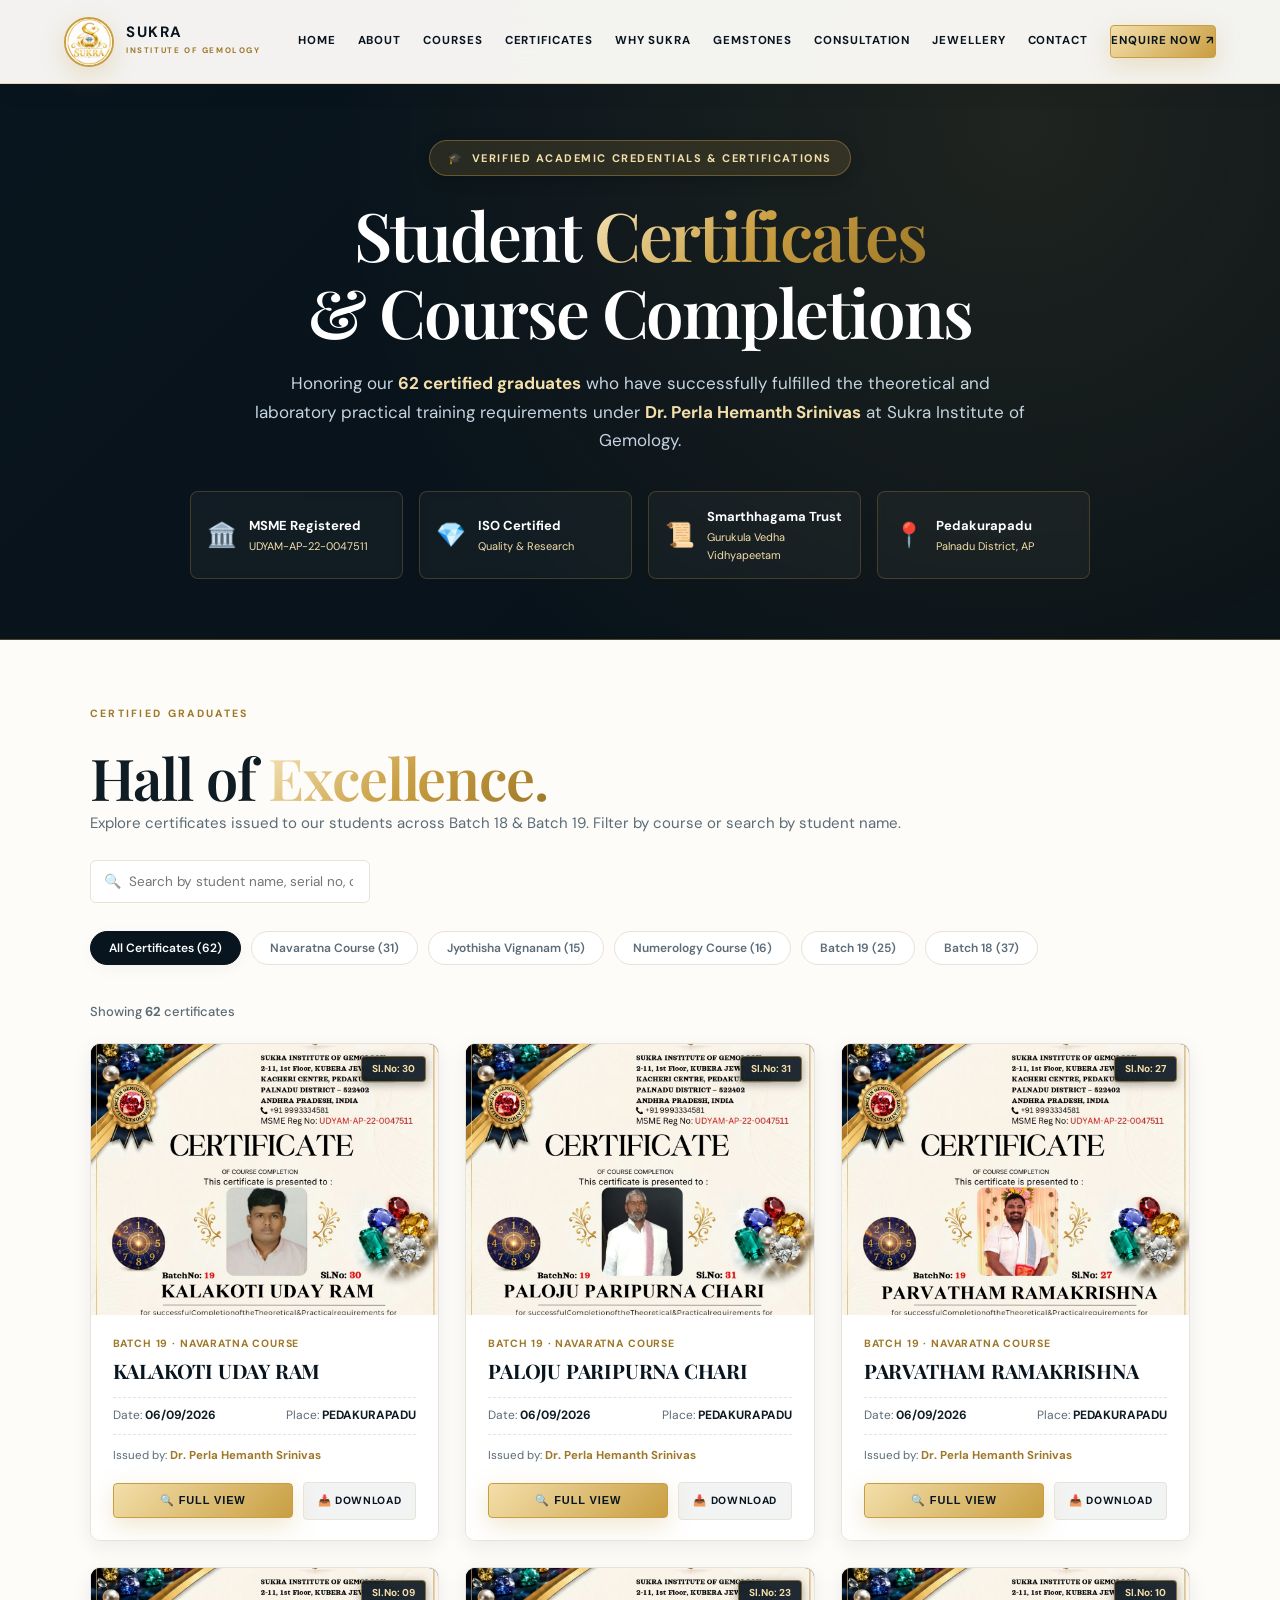
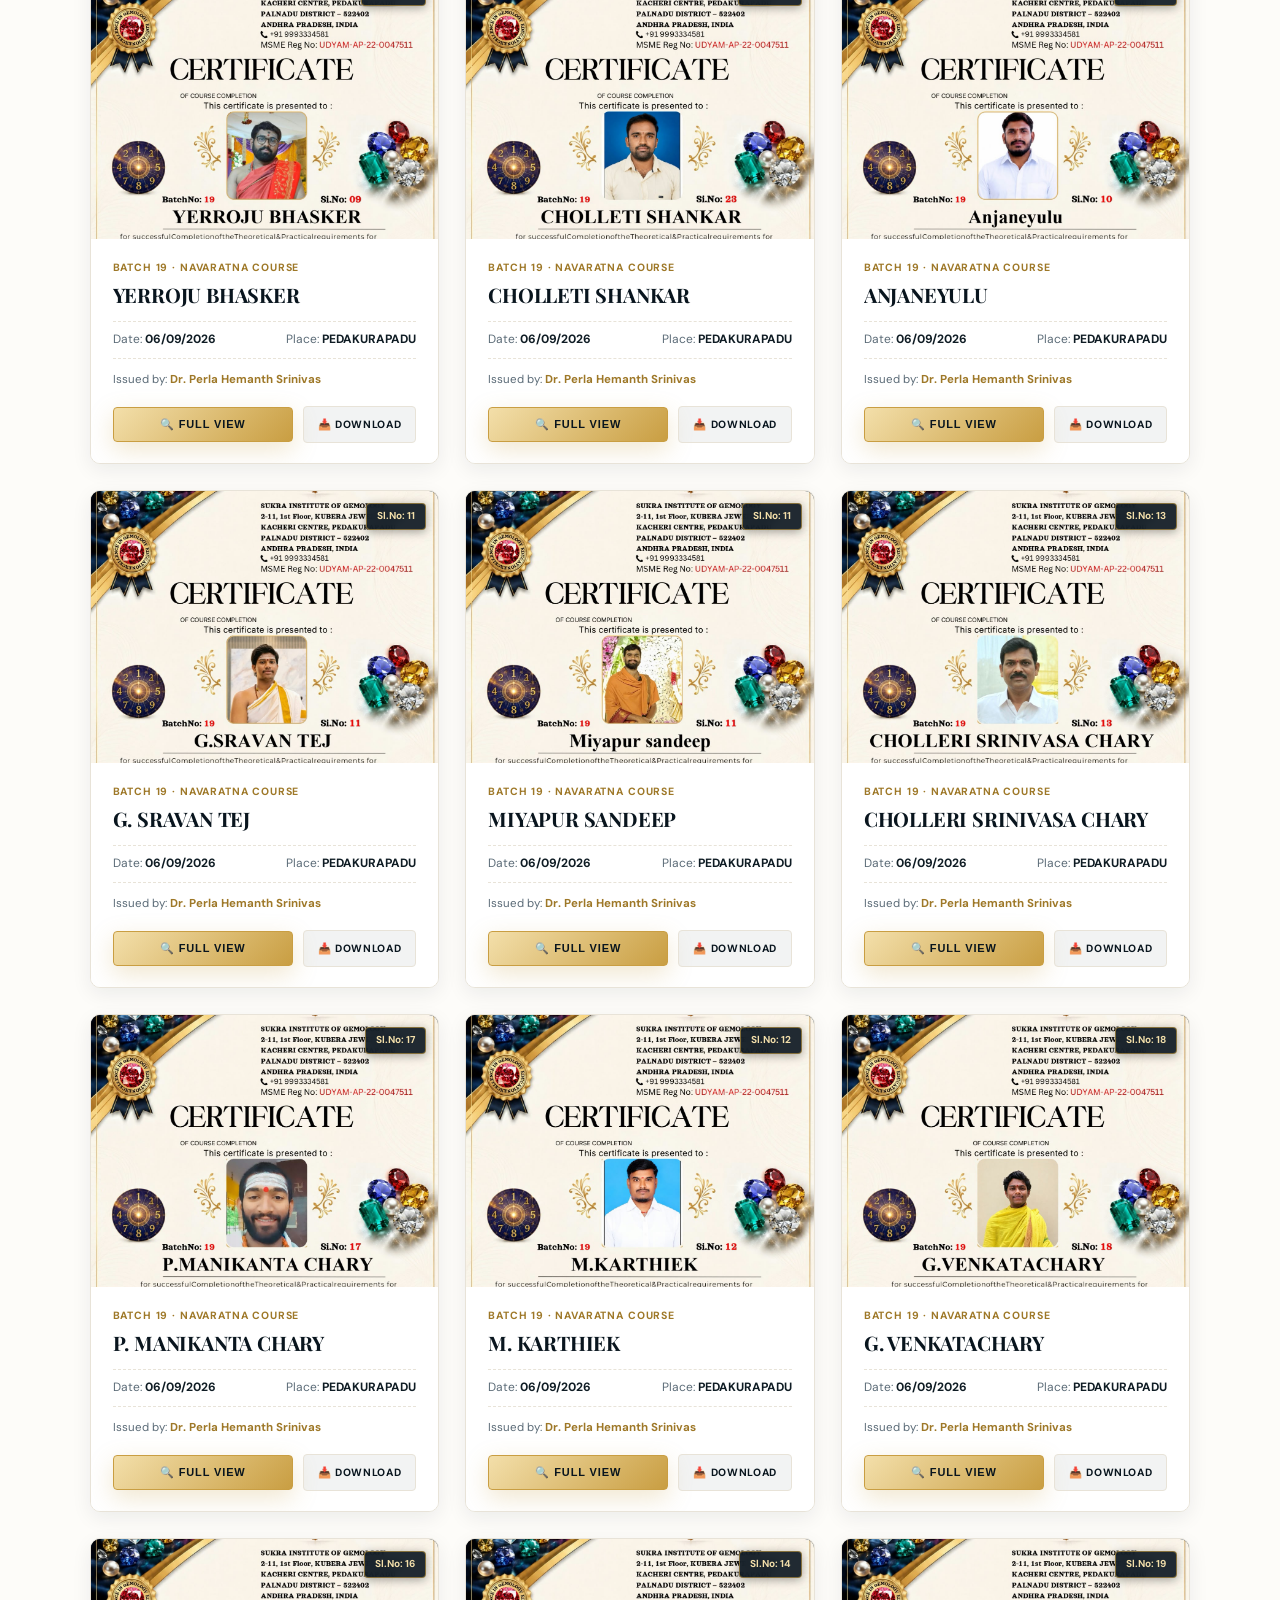
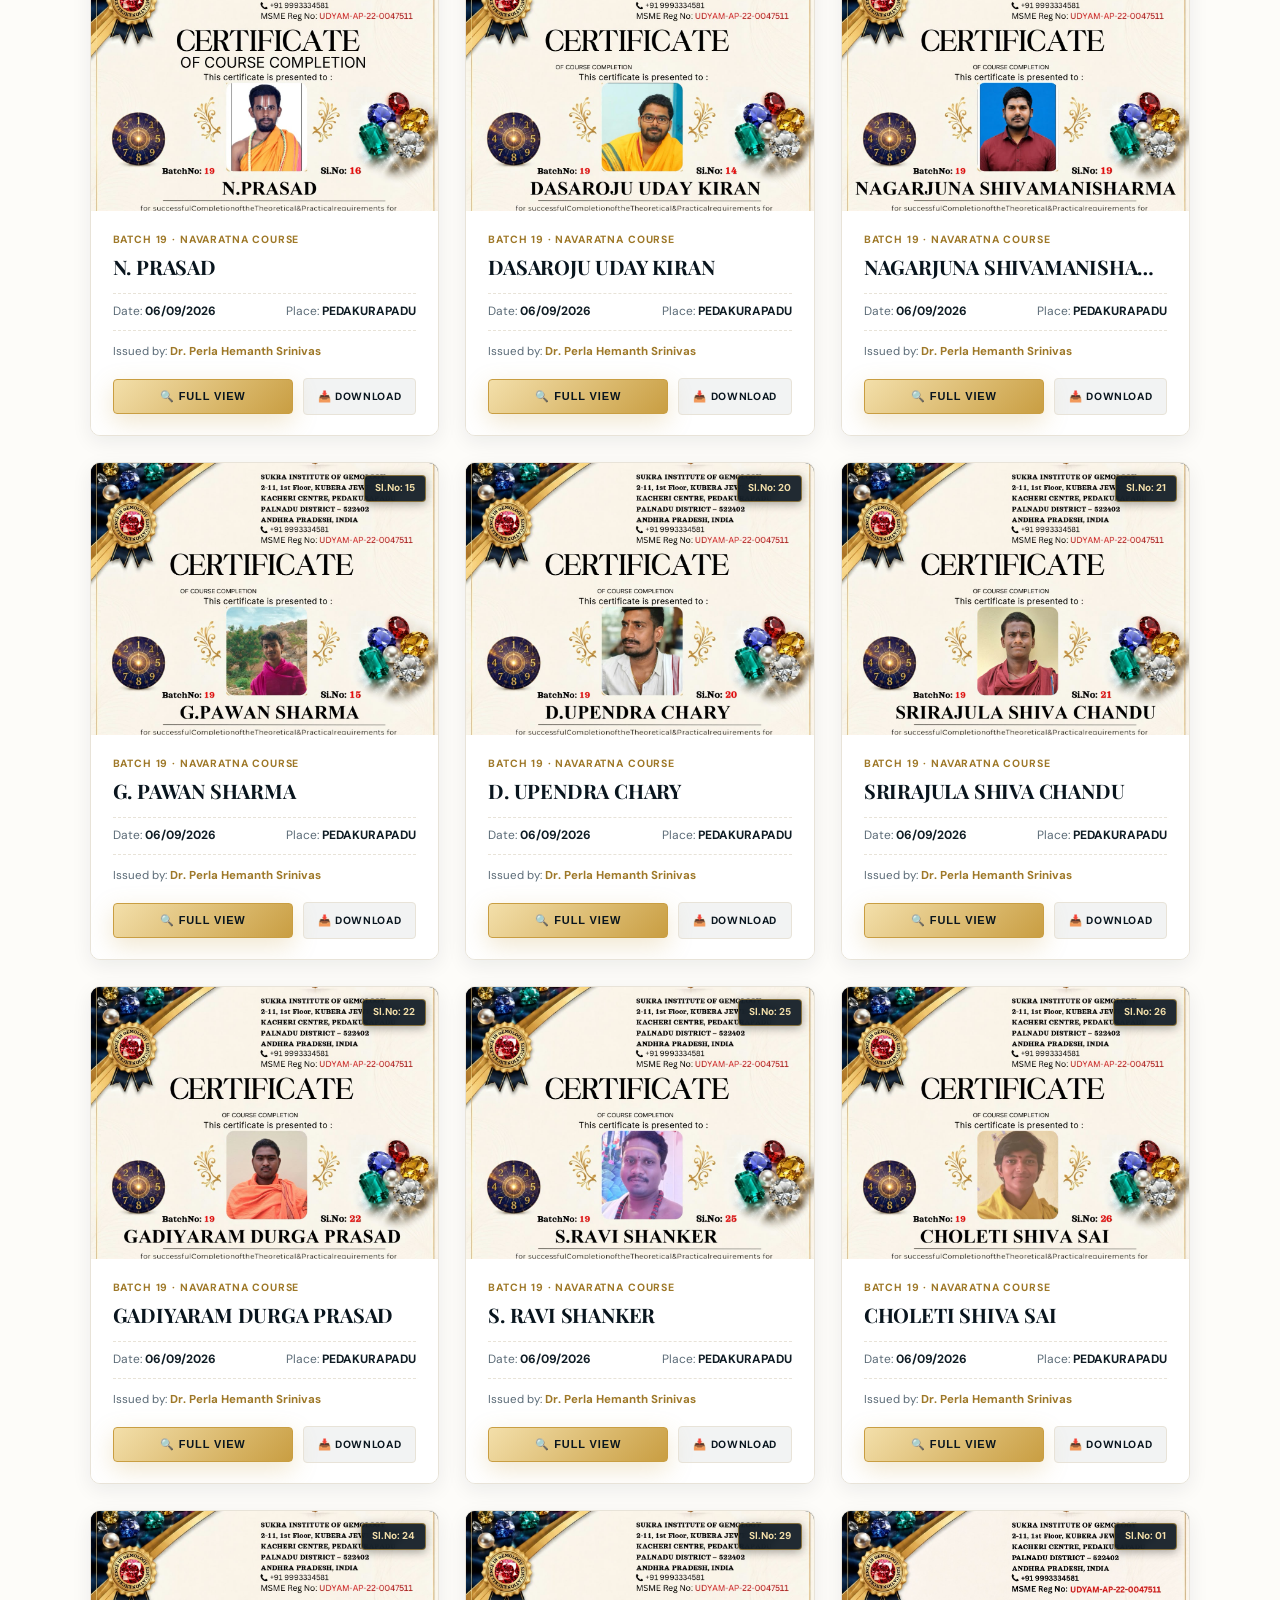
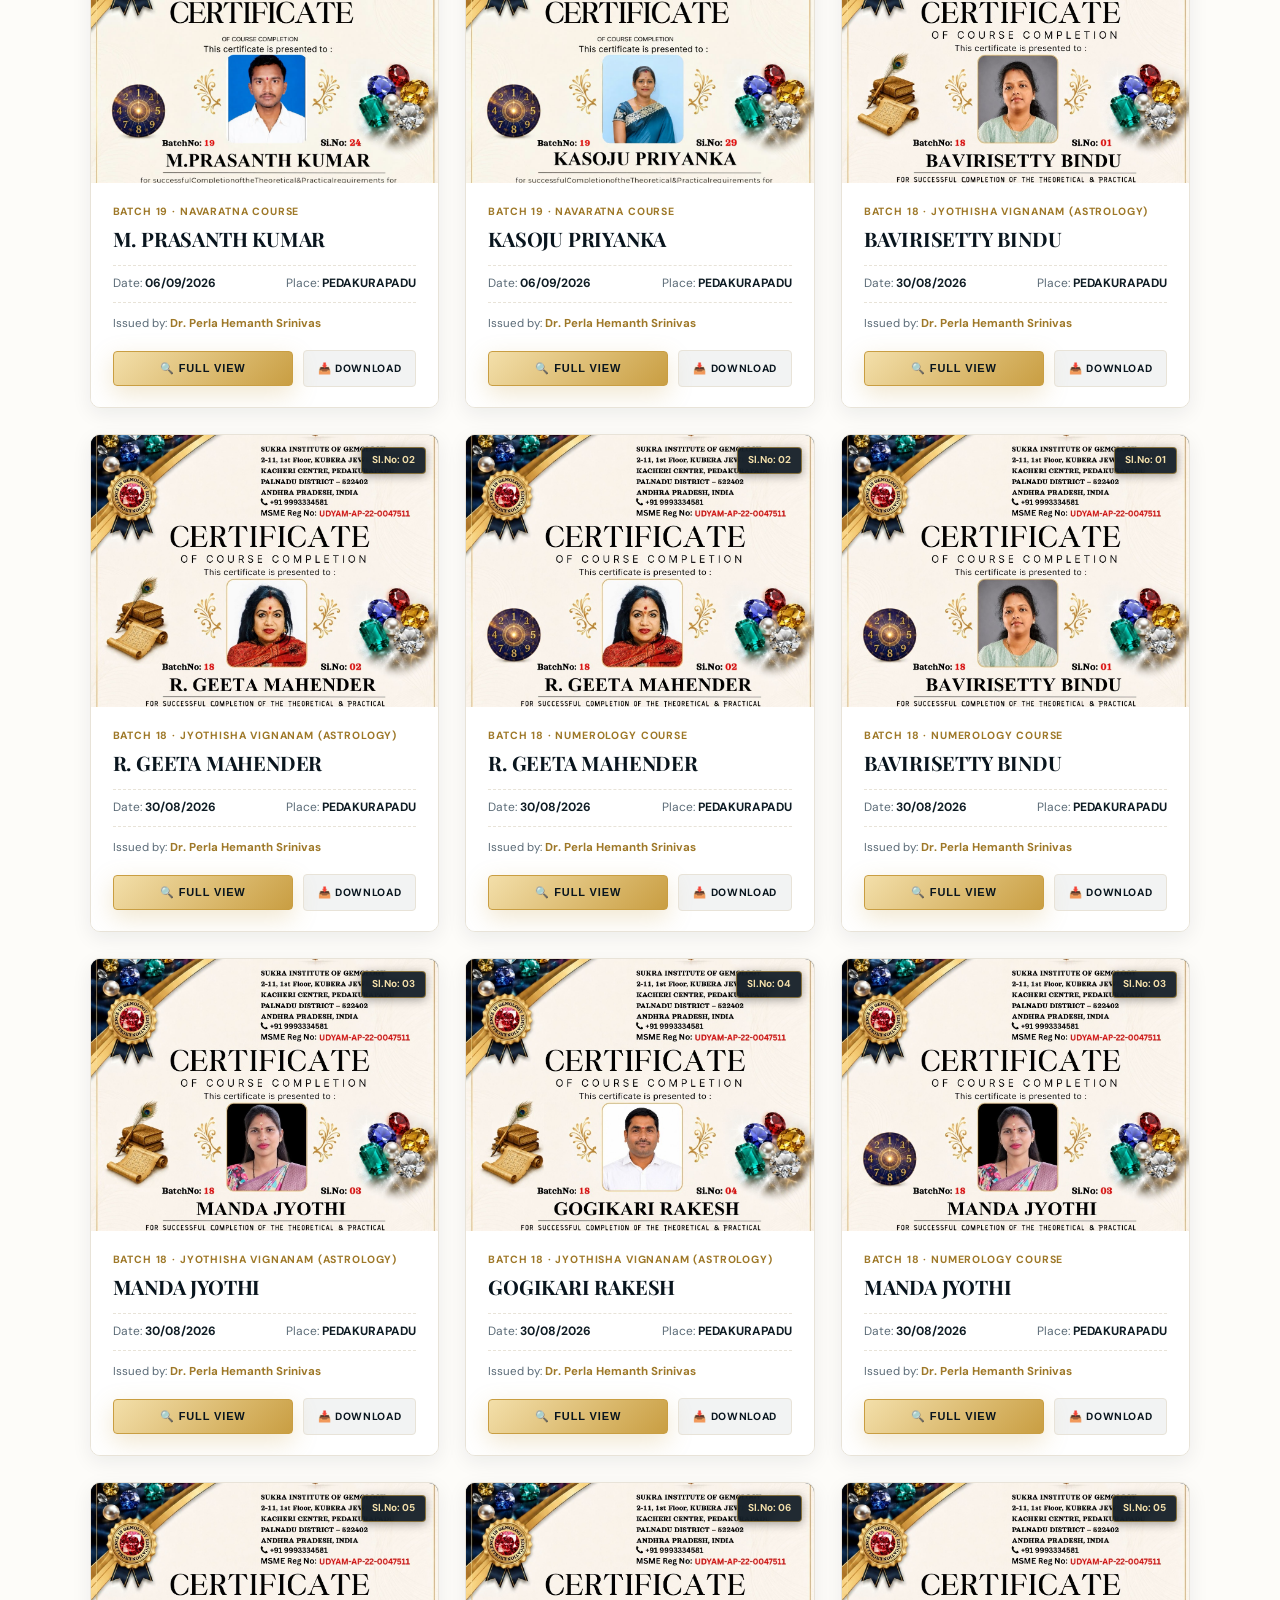
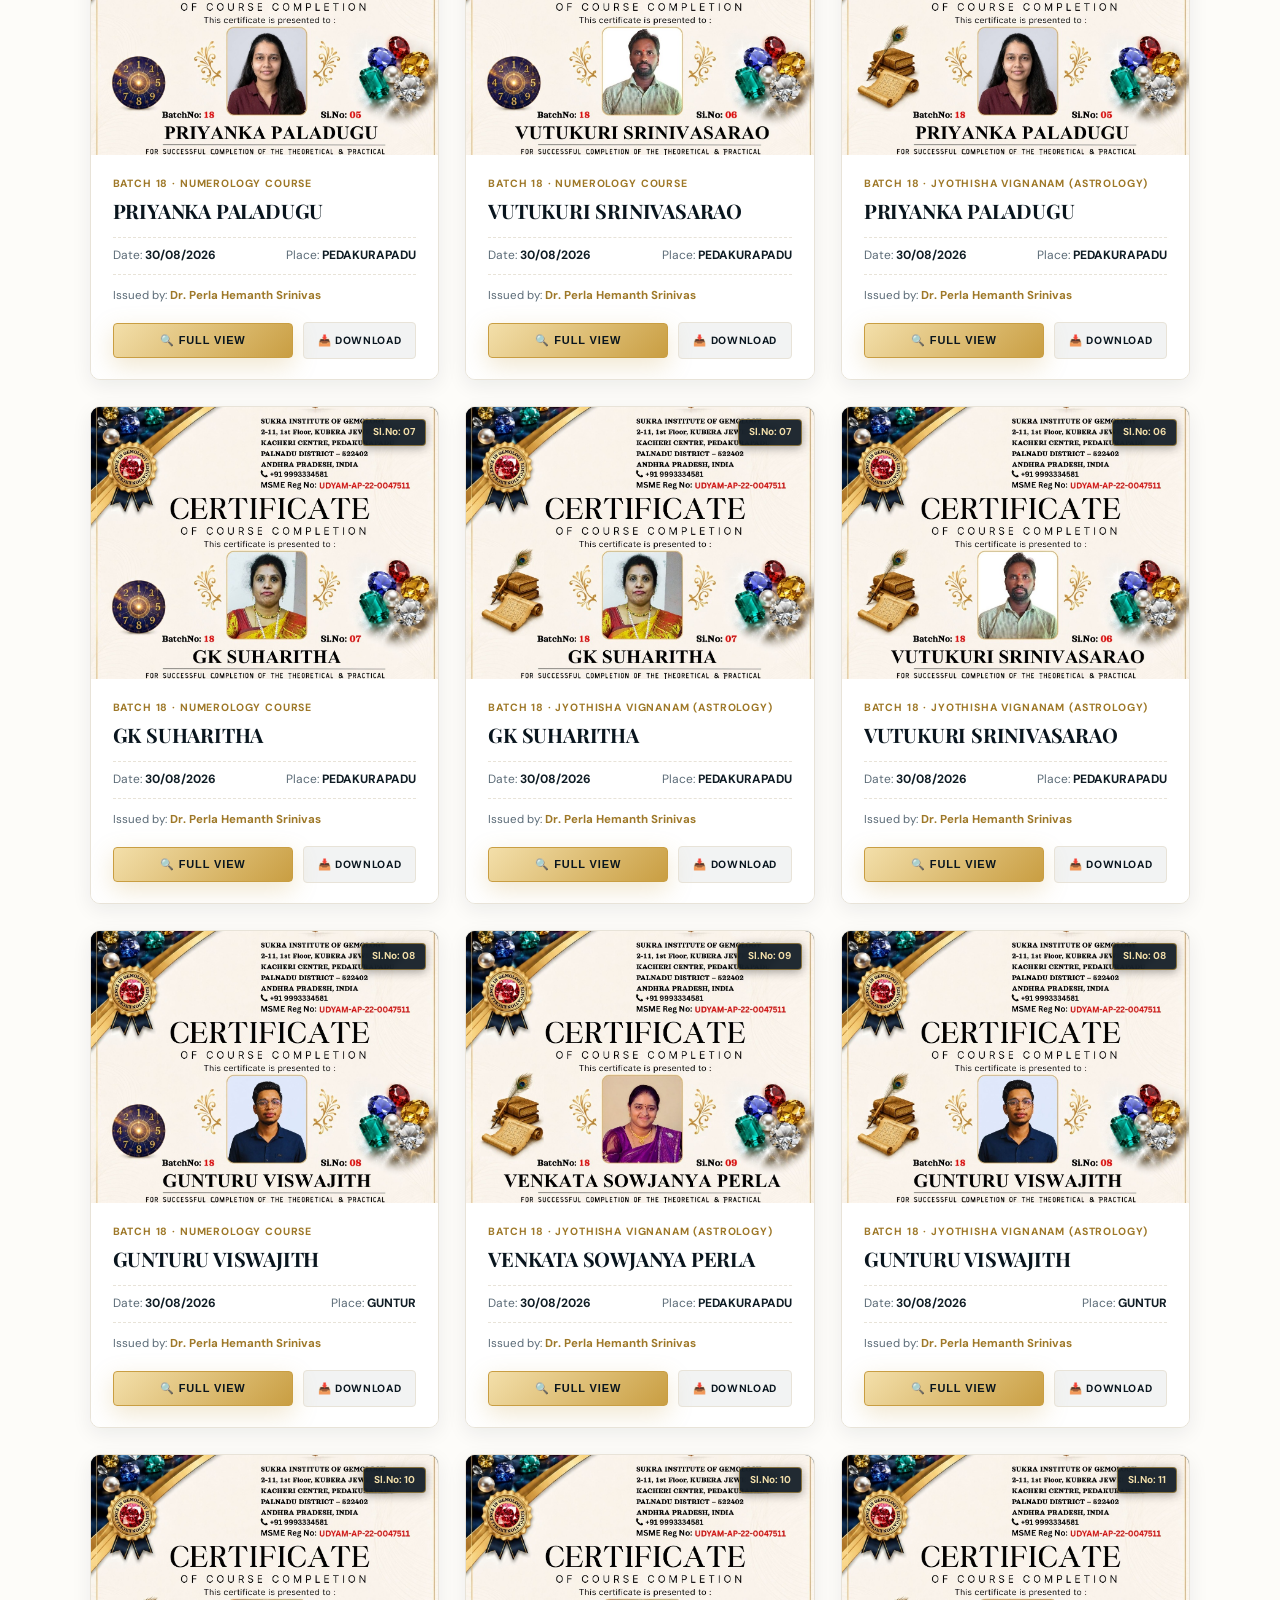
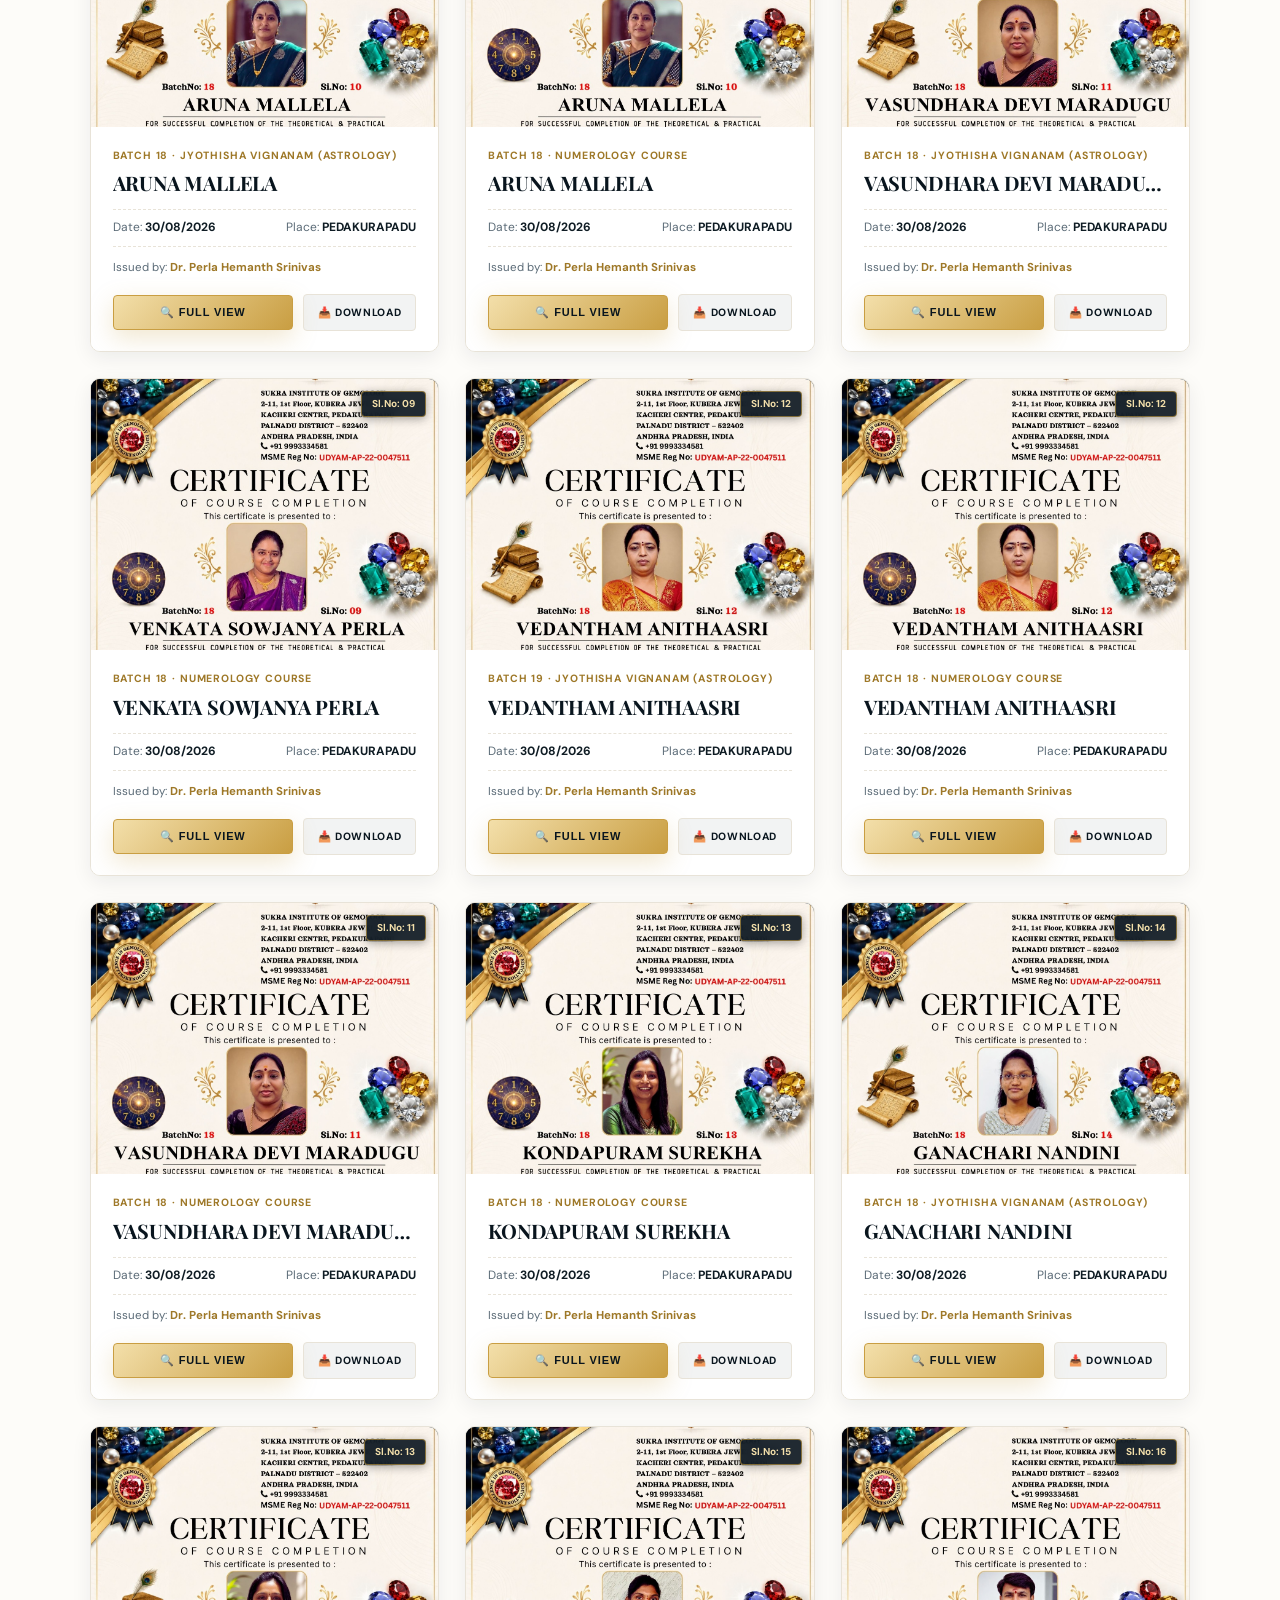
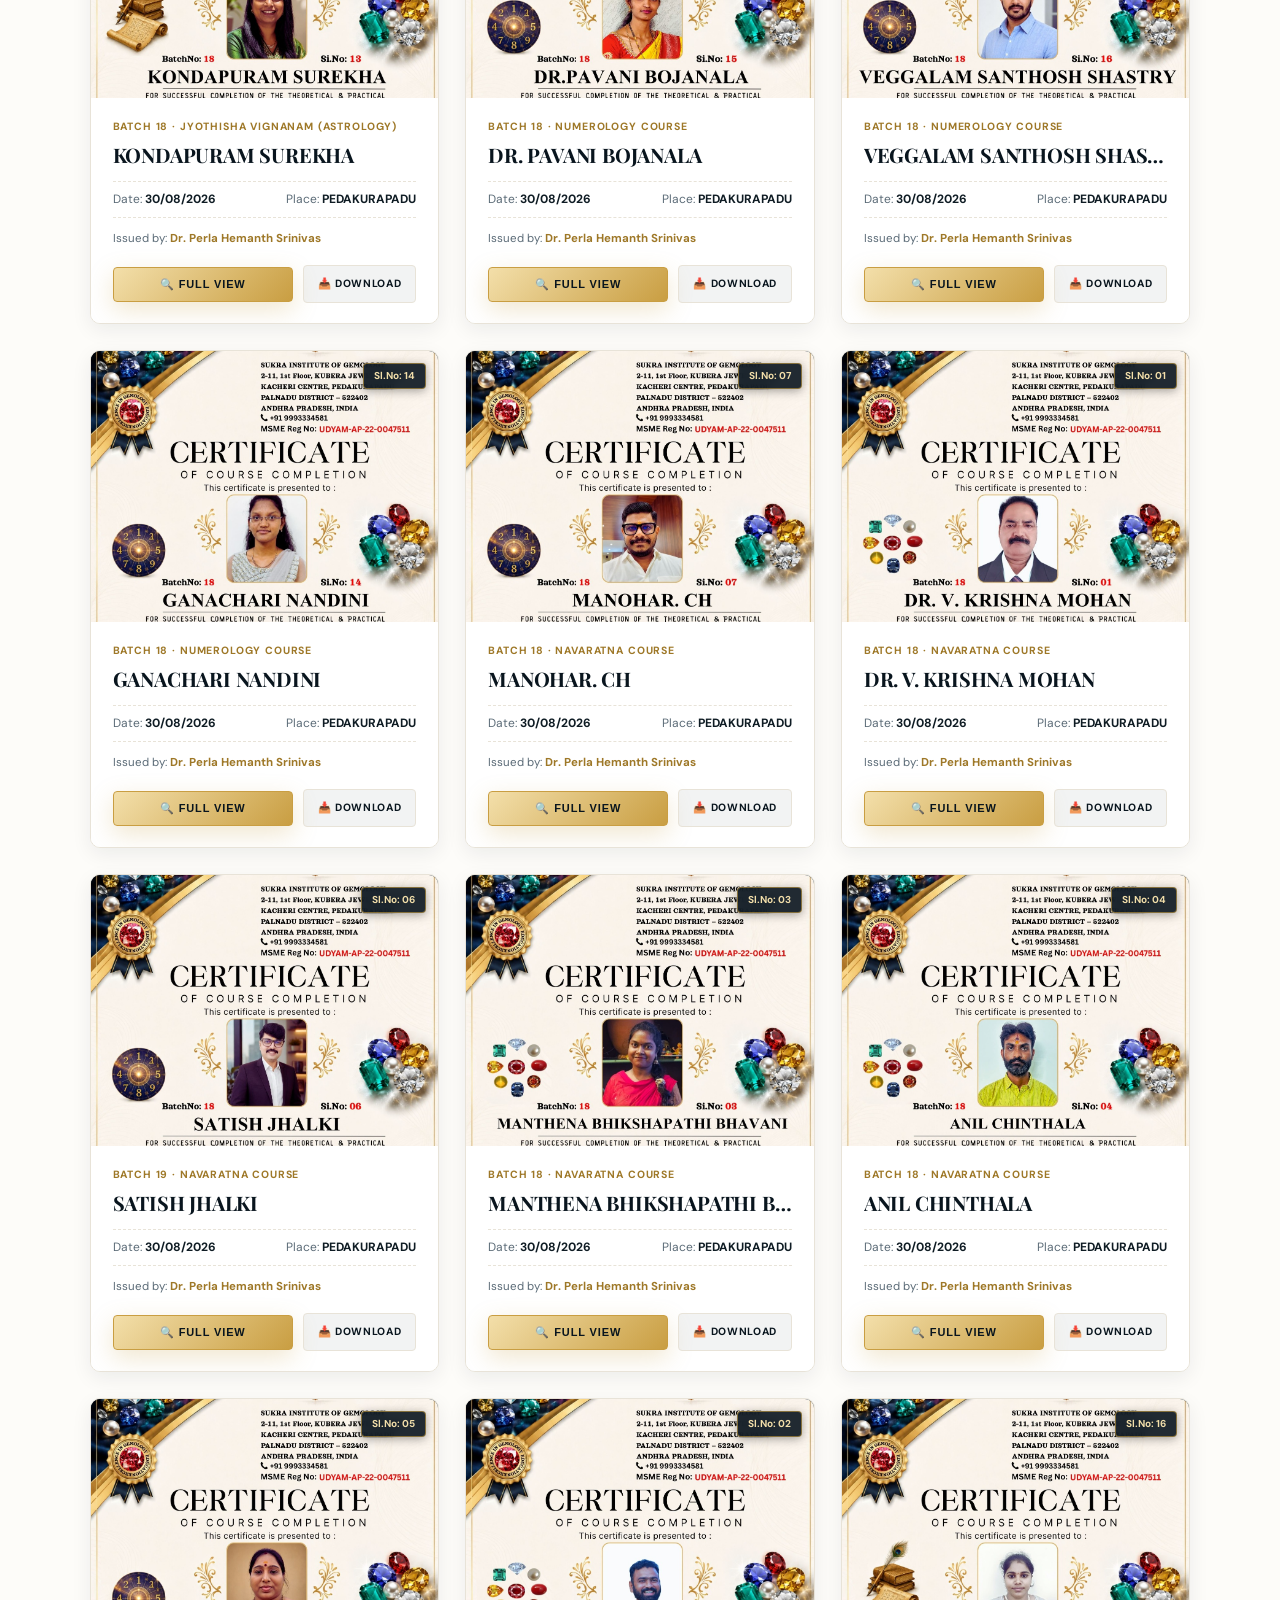
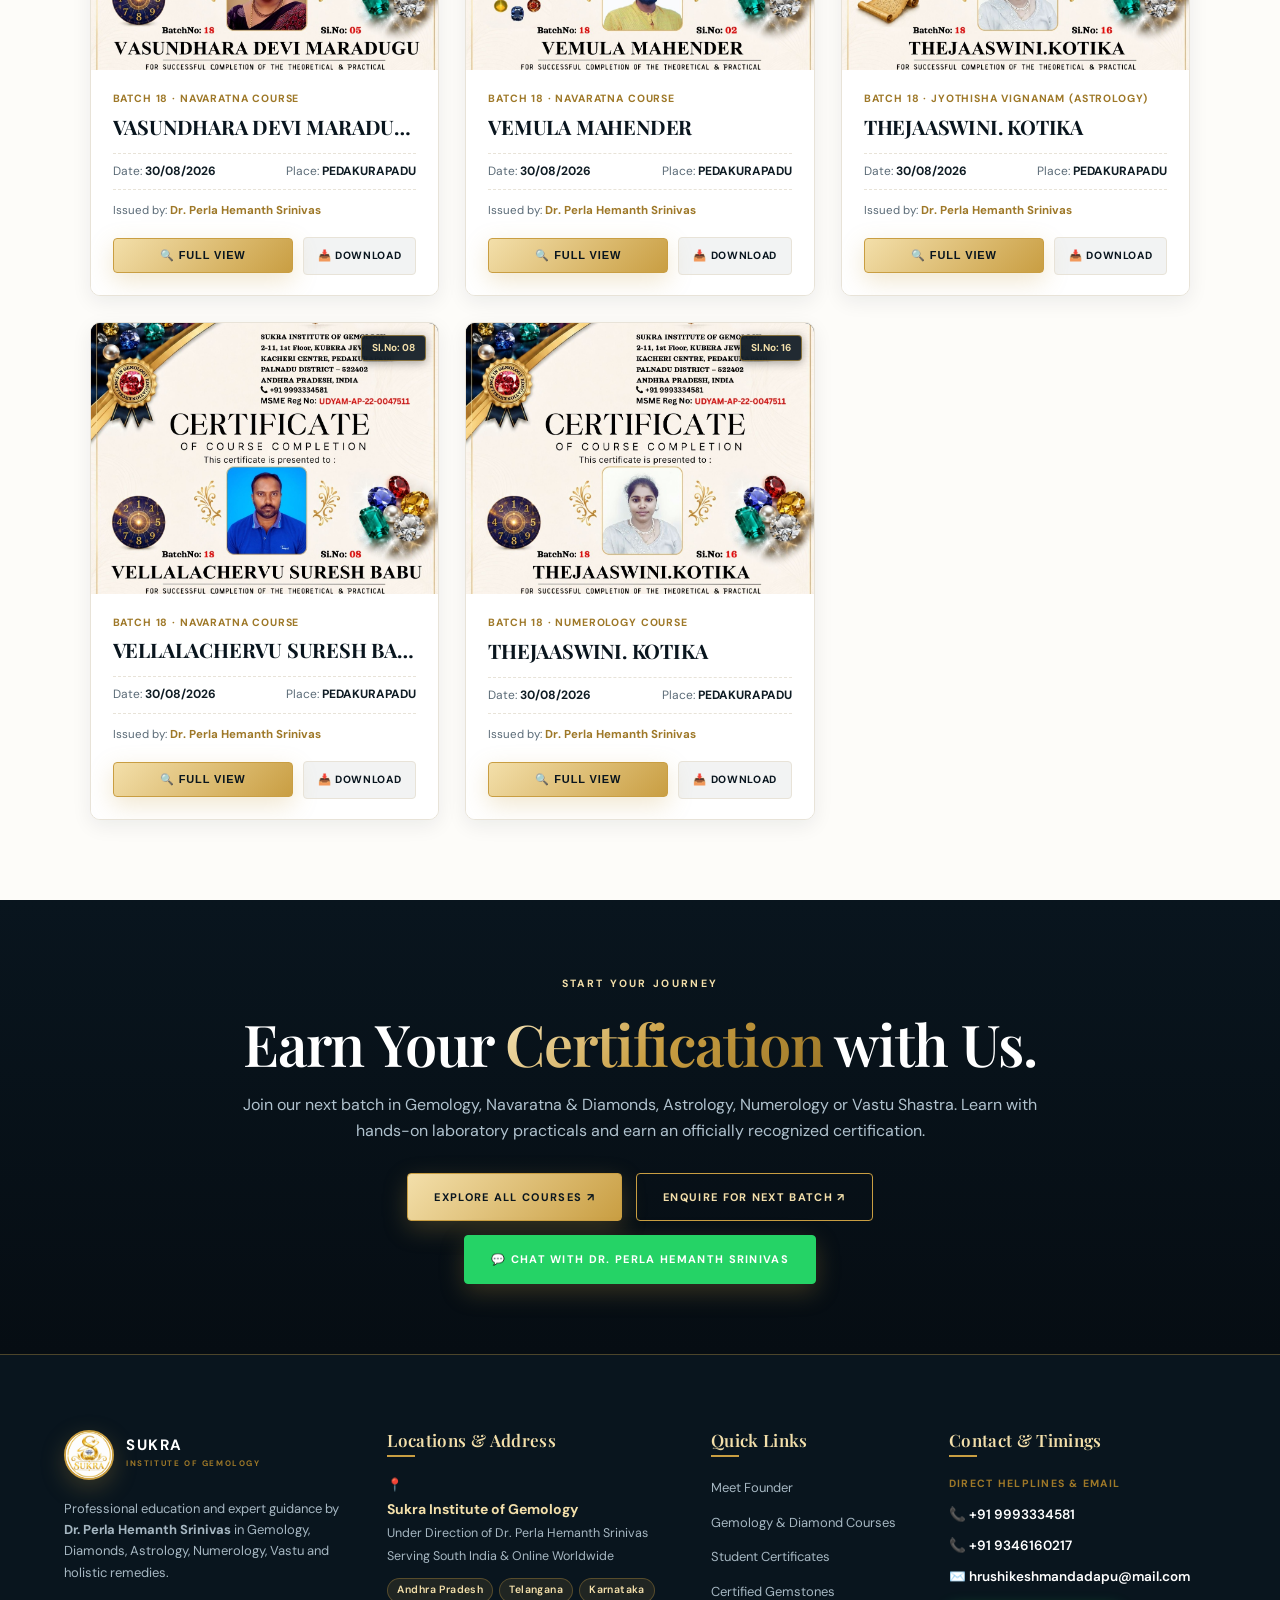
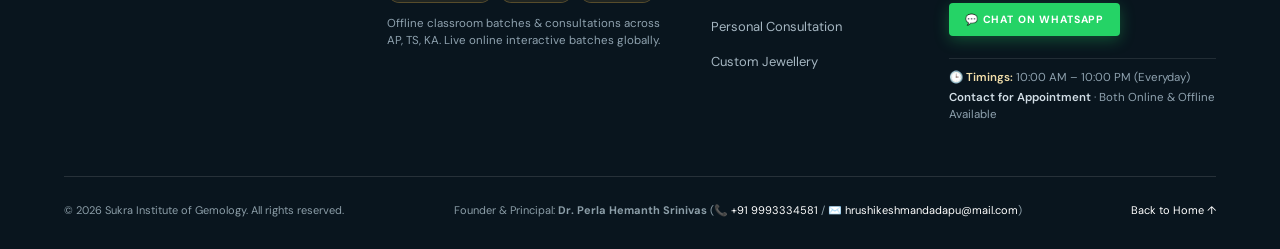
==== commit 4b1d3f6b: "Add files via upload" ====
--- a/certificates.html
+++ b/certificates.html
@@ -30,7 +30,7 @@
     <a href="index.html#home">Home</a>
     <a href="index.html#about">About</a>
     <a href="index.html#courses">Courses</a>
-    <a href="certificates.html">Certificates</a>
+    <a href="certificates.html" class="active-nav">Certificates</a>
     <a href="index.html#why-sukra">Why Sukra</a>
     <a href="index.html#gemstones">Gemstones</a>
     <a href="index.html#consultation">Consultation</a>
@@ -119,7 +119,7 @@
       <!-- Certificate 1: KALAKOTI UDAY RAM -->
       <article class="cert-card" data-category="navaratna batch19" data-name="KALAKOTI UDAY RAM" data-slno="30" data-batch="19" data-course="Navaratna Course">
         <div class="cert-img-wrap" onclick="openCertLightbox(0)">
-          <img src="certificates/cert-1.jpg" alt="Certificate of Completion - KALAKOTI UDAY RAM" class="cert-thumb" loading="lazy">
+          <img src="cert-1.jpg" alt="Certificate of Completion - KALAKOTI UDAY RAM" class="cert-thumb" loading="lazy">
           <div class="cert-hover-overlay">
             <span class="view-cert-btn">🔍 Click to View Certificate</span>
           </div>
@@ -140,7 +140,7 @@
           </div>
           <div class="cert-card-actions">
             <button type="button" class="button button-small cert-modal-btn" onclick="openCertLightbox(0)">🔍 Full View</button>
-            <a href="certificates/cert-1.jpg" target="_blank" class="cert-download-link" download="Certificate_KALAKOTI_UDAY_RAM_19.jpg">📥 Download</a>
+            <a href="cert-1.jpg" target="_blank" class="cert-download-link" download="Certificate_KALAKOTI_UDAY_RAM_19.jpg">📥 Download</a>
           </div>
         </div>
       </article>
@@ -148,7 +148,7 @@
       <!-- Certificate 2: PALOJU PARIPURNA CHARI -->
       <article class="cert-card" data-category="navaratna batch19" data-name="PALOJU PARIPURNA CHARI" data-slno="31" data-batch="19" data-course="Navaratna Course">
         <div class="cert-img-wrap" onclick="openCertLightbox(1)">
-          <img src="certificates/cert-2.jpg" alt="Certificate of Completion - PALOJU PARIPURNA CHARI" class="cert-thumb" loading="lazy">
+          <img src="cert-2.jpg" alt="Certificate of Completion - PALOJU PARIPURNA CHARI" class="cert-thumb" loading="lazy">
           <div class="cert-hover-overlay">
             <span class="view-cert-btn">🔍 Click to View Certificate</span>
           </div>
@@ -169,7 +169,7 @@
           </div>
           <div class="cert-card-actions">
             <button type="button" class="button button-small cert-modal-btn" onclick="openCertLightbox(1)">🔍 Full View</button>
-            <a href="certificates/cert-2.jpg" target="_blank" class="cert-download-link" download="Certificate_PALOJU_PARIPURNA_CHARI_19.jpg">📥 Download</a>
+            <a href="cert-2.jpg" target="_blank" class="cert-download-link" download="Certificate_PALOJU_PARIPURNA_CHARI_19.jpg">📥 Download</a>
           </div>
         </div>
       </article>
@@ -177,7 +177,7 @@
       <!-- Certificate 3: PARVATHAM RAMAKRISHNA -->
       <article class="cert-card" data-category="navaratna batch19" data-name="PARVATHAM RAMAKRISHNA" data-slno="27" data-batch="19" data-course="Navaratna Course">
         <div class="cert-img-wrap" onclick="openCertLightbox(2)">
-          <img src="certificates/cert-3.jpg" alt="Certificate of Completion - PARVATHAM RAMAKRISHNA" class="cert-thumb" loading="lazy">
+          <img src="cert-3.jpg" alt="Certificate of Completion - PARVATHAM RAMAKRISHNA" class="cert-thumb" loading="lazy">
           <div class="cert-hover-overlay">
             <span class="view-cert-btn">🔍 Click to View Certificate</span>
           </div>
@@ -198,7 +198,7 @@
           </div>
           <div class="cert-card-actions">
             <button type="button" class="button button-small cert-modal-btn" onclick="openCertLightbox(2)">🔍 Full View</button>
-            <a href="certificates/cert-3.jpg" target="_blank" class="cert-download-link" download="Certificate_PARVATHAM_RAMAKRISHNA_19.jpg">📥 Download</a>
+            <a href="cert-3.jpg" target="_blank" class="cert-download-link" download="Certificate_PARVATHAM_RAMAKRISHNA_19.jpg">📥 Download</a>
           </div>
         </div>
       </article>
@@ -206,7 +206,7 @@
       <!-- Certificate 4: YERROJU BHASKER -->
       <article class="cert-card" data-category="navaratna batch19" data-name="YERROJU BHASKER" data-slno="09" data-batch="19" data-course="Navaratna Course">
         <div class="cert-img-wrap" onclick="openCertLightbox(3)">
-          <img src="certificates/cert-4.jpg" alt="Certificate of Completion - YERROJU BHASKER" class="cert-thumb" loading="lazy">
+          <img src="cert-4.jpg" alt="Certificate of Completion - YERROJU BHASKER" class="cert-thumb" loading="lazy">
           <div class="cert-hover-overlay">
             <span class="view-cert-btn">🔍 Click to View Certificate</span>
           </div>
@@ -227,7 +227,7 @@
           </div>
           <div class="cert-card-actions">
             <button type="button" class="button button-small cert-modal-btn" onclick="openCertLightbox(3)">🔍 Full View</button>
-            <a href="certificates/cert-4.jpg" target="_blank" class="cert-download-link" download="Certificate_YERROJU_BHASKER_19.jpg">📥 Download</a>
+            <a href="cert-4.jpg" target="_blank" class="cert-download-link" download="Certificate_YERROJU_BHASKER_19.jpg">📥 Download</a>
           </div>
         </div>
       </article>
@@ -235,7 +235,7 @@
       <!-- Certificate 5: CHOLLETI SHANKAR -->
       <article class="cert-card" data-category="navaratna batch19" data-name="CHOLLETI SHANKAR" data-slno="23" data-batch="19" data-course="Navaratna Course">
         <div class="cert-img-wrap" onclick="openCertLightbox(4)">
-          <img src="certificates/cert-5.jpg" alt="Certificate of Completion - CHOLLETI SHANKAR" class="cert-thumb" loading="lazy">
+          <img src="cert-5.jpg" alt="Certificate of Completion - CHOLLETI SHANKAR" class="cert-thumb" loading="lazy">
           <div class="cert-hover-overlay">
             <span class="view-cert-btn">🔍 Click to View Certificate</span>
           </div>
@@ -256,7 +256,7 @@
           </div>
           <div class="cert-card-actions">
             <button type="button" class="button button-small cert-modal-btn" onclick="openCertLightbox(4)">🔍 Full View</button>
-            <a href="certificates/cert-5.jpg" target="_blank" class="cert-download-link" download="Certificate_CHOLLETI_SHANKAR_19.jpg">📥 Download</a>
+            <a href="cert-5.jpg" target="_blank" class="cert-download-link" download="Certificate_CHOLLETI_SHANKAR_19.jpg">📥 Download</a>
           </div>
         </div>
       </article>
@@ -264,7 +264,7 @@
       <!-- Certificate 6: ANJANEYULU -->
       <article class="cert-card" data-category="navaratna batch19" data-name="ANJANEYULU" data-slno="10" data-batch="19" data-course="Navaratna Course">
         <div class="cert-img-wrap" onclick="openCertLightbox(5)">
-          <img src="certificates/cert-6.jpg" alt="Certificate of Completion - ANJANEYULU" class="cert-thumb" loading="lazy">
+          <img src="cert-6.jpg" alt="Certificate of Completion - ANJANEYULU" class="cert-thumb" loading="lazy">
           <div class="cert-hover-overlay">
             <span class="view-cert-btn">🔍 Click to View Certificate</span>
           </div>
@@ -285,7 +285,7 @@
           </div>
           <div class="cert-card-actions">
             <button type="button" class="button button-small cert-modal-btn" onclick="openCertLightbox(5)">🔍 Full View</button>
-            <a href="certificates/cert-6.jpg" target="_blank" class="cert-download-link" download="Certificate_ANJANEYULU_19.jpg">📥 Download</a>
+            <a href="cert-6.jpg" target="_blank" class="cert-download-link" download="Certificate_ANJANEYULU_19.jpg">📥 Download</a>
           </div>
         </div>
       </article>
@@ -293,7 +293,7 @@
       <!-- Certificate 7: G. SRAVAN TEJ -->
       <article class="cert-card" data-category="navaratna batch19" data-name="G. SRAVAN TEJ" data-slno="11" data-batch="19" data-course="Navaratna Course">
         <div class="cert-img-wrap" onclick="openCertLightbox(6)">
-          <img src="certificates/cert-7.jpg" alt="Certificate of Completion - G. SRAVAN TEJ" class="cert-thumb" loading="lazy">
+          <img src="cert-7.jpg" alt="Certificate of Completion - G. SRAVAN TEJ" class="cert-thumb" loading="lazy">
           <div class="cert-hover-overlay">
             <span class="view-cert-btn">🔍 Click to View Certificate</span>
           </div>
@@ -314,7 +314,7 @@
           </div>
           <div class="cert-card-actions">
             <button type="button" class="button button-small cert-modal-btn" onclick="openCertLightbox(6)">🔍 Full View</button>
-            <a href="certificates/cert-7.jpg" target="_blank" class="cert-download-link" download="Certificate_G__SRAVAN_TEJ_19.jpg">📥 Download</a>
+            <a href="cert-7.jpg" target="_blank" class="cert-download-link" download="Certificate_G__SRAVAN_TEJ_19.jpg">📥 Download</a>
           </div>
         </div>
       </article>
@@ -322,7 +322,7 @@
       <!-- Certificate 8: MIYAPUR SANDEEP -->
       <article class="cert-card" data-category="navaratna batch19" data-name="MIYAPUR SANDEEP" data-slno="11" data-batch="19" data-course="Navaratna Course">
         <div class="cert-img-wrap" onclick="openCertLightbox(7)">
-          <img src="certificates/cert-8.jpg" alt="Certificate of Completion - MIYAPUR SANDEEP" class="cert-thumb" loading="lazy">
+          <img src="cert-8.jpg" alt="Certificate of Completion - MIYAPUR SANDEEP" class="cert-thumb" loading="lazy">
           <div class="cert-hover-overlay">
             <span class="view-cert-btn">🔍 Click to View Certificate</span>
           </div>
@@ -343,7 +343,7 @@
           </div>
           <div class="cert-card-actions">
             <button type="button" class="button button-small cert-modal-btn" onclick="openCertLightbox(7)">🔍 Full View</button>
-            <a href="certificates/cert-8.jpg" target="_blank" class="cert-download-link" download="Certificate_MIYAPUR_SANDEEP_19.jpg">📥 Download</a>
+            <a href="cert-8.jpg" target="_blank" class="cert-download-link" download="Certificate_MIYAPUR_SANDEEP_19.jpg">📥 Download</a>
           </div>
         </div>
       </article>
@@ -351,7 +351,7 @@
       <!-- Certificate 9: CHOLLERI SRINIVASA CHARY -->
       <article class="cert-card" data-category="navaratna batch19" data-name="CHOLLERI SRINIVASA CHARY" data-slno="13" data-batch="19" data-course="Navaratna Course">
         <div class="cert-img-wrap" onclick="openCertLightbox(8)">
-          <img src="certificates/cert-9.jpg" alt="Certificate of Completion - CHOLLERI SRINIVASA CHARY" class="cert-thumb" loading="lazy">
+          <img src="cert-9.jpg" alt="Certificate of Completion - CHOLLERI SRINIVASA CHARY" class="cert-thumb" loading="lazy">
           <div class="cert-hover-overlay">
             <span class="view-cert-btn">🔍 Click to View Certificate</span>
           </div>
@@ -372,7 +372,7 @@
           </div>
           <div class="cert-card-actions">
             <button type="button" class="button button-small cert-modal-btn" onclick="openCertLightbox(8)">🔍 Full View</button>
-            <a href="certificates/cert-9.jpg" target="_blank" class="cert-download-link" download="Certificate_CHOLLERI_SRINIVASA_CHARY_19.jpg">📥 Download</a>
+            <a href="cert-9.jpg" target="_blank" class="cert-download-link" download="Certificate_CHOLLERI_SRINIVASA_CHARY_19.jpg">📥 Download</a>
           </div>
         </div>
       </article>
@@ -380,7 +380,7 @@
       <!-- Certificate 10: P. MANIKANTA CHARY -->
       <article class="cert-card" data-category="navaratna batch19" data-name="P. MANIKANTA CHARY" data-slno="17" data-batch="19" data-course="Navaratna Course">
         <div class="cert-img-wrap" onclick="openCertLightbox(9)">
-          <img src="certificates/cert-10.jpg" alt="Certificate of Completion - P. MANIKANTA CHARY" class="cert-thumb" loading="lazy">
+          <img src="cert-10.jpg" alt="Certificate of Completion - P. MANIKANTA CHARY" class="cert-thumb" loading="lazy">
           <div class="cert-hover-overlay">
             <span class="view-cert-btn">🔍 Click to View Certificate</span>
           </div>
@@ -401,7 +401,7 @@
           </div>
           <div class="cert-card-actions">
             <button type="button" class="button button-small cert-modal-btn" onclick="openCertLightbox(9)">🔍 Full View</button>
-            <a href="certificates/cert-10.jpg" target="_blank" class="cert-download-link" download="Certificate_P__MANIKANTA_CHARY_19.jpg">📥 Download</a>
+            <a href="cert-10.jpg" target="_blank" class="cert-download-link" download="Certificate_P__MANIKANTA_CHARY_19.jpg">📥 Download</a>
           </div>
         </div>
       </article>
@@ -409,7 +409,7 @@
       <!-- Certificate 11: M. KARTHIEK -->
       <article class="cert-card" data-category="navaratna batch19" data-name="M. KARTHIEK" data-slno="12" data-batch="19" data-course="Navaratna Course">
         <div class="cert-img-wrap" onclick="openCertLightbox(10)">
-          <img src="certificates/cert-11.jpg" alt="Certificate of Completion - M. KARTHIEK" class="cert-thumb" loading="lazy">
+          <img src="cert-11.jpg" alt="Certificate of Completion - M. KARTHIEK" class="cert-thumb" loading="lazy">
           <div class="cert-hover-overlay">
             <span class="view-cert-btn">🔍 Click to View Certificate</span>
           </div>
@@ -430,7 +430,7 @@
           </div>
           <div class="cert-card-actions">
             <button type="button" class="button button-small cert-modal-btn" onclick="openCertLightbox(10)">🔍 Full View</button>
-            <a href="certificates/cert-11.jpg" target="_blank" class="cert-download-link" download="Certificate_M__KARTHIEK_19.jpg">📥 Download</a>
+            <a href="cert-11.jpg" target="_blank" class="cert-download-link" download="Certificate_M__KARTHIEK_19.jpg">📥 Download</a>
           </div>
         </div>
       </article>
@@ -438,7 +438,7 @@
       <!-- Certificate 12: G. VENKATACHARY -->
       <article class="cert-card" data-category="navaratna batch19" data-name="G. VENKATACHARY" data-slno="18" data-batch="19" data-course="Navaratna Course">
         <div class="cert-img-wrap" onclick="openCertLightbox(11)">
-          <img src="certificates/cert-12.jpg" alt="Certificate of Completion - G. VENKATACHARY" class="cert-thumb" loading="lazy">
+          <img src="cert-12.jpg" alt="Certificate of Completion - G. VENKATACHARY" class="cert-thumb" loading="lazy">
           <div class="cert-hover-overlay">
             <span class="view-cert-btn">🔍 Click to View Certificate</span>
           </div>
@@ -459,7 +459,7 @@
           </div>
           <div class="cert-card-actions">
             <button type="button" class="button button-small cert-modal-btn" onclick="openCertLightbox(11)">🔍 Full View</button>
-            <a href="certificates/cert-12.jpg" target="_blank" class="cert-download-link" download="Certificate_G__VENKATACHARY_19.jpg">📥 Download</a>
+            <a href="cert-12.jpg" target="_blank" class="cert-download-link" download="Certificate_G__VENKATACHARY_19.jpg">📥 Download</a>
           </div>
         </div>
       </article>
@@ -467,7 +467,7 @@
       <!-- Certificate 13: N. PRASAD -->
       <article class="cert-card" data-category="navaratna batch19" data-name="N. PRASAD" data-slno="16" data-batch="19" data-course="Navaratna Course">
         <div class="cert-img-wrap" onclick="openCertLightbox(12)">
-          <img src="certificates/cert-13.jpg" alt="Certificate of Completion - N. PRASAD" class="cert-thumb" loading="lazy">
+          <img src="cert-13.jpg" alt="Certificate of Completion - N. PRASAD" class="cert-thumb" loading="lazy">
           <div class="cert-hover-overlay">
             <span class="view-cert-btn">🔍 Click to View Certificate</span>
           </div>
@@ -488,7 +488,7 @@
           </div>
           <div class="cert-card-actions">
             <button type="button" class="button button-small cert-modal-btn" onclick="openCertLightbox(12)">🔍 Full View</button>
-            <a href="certificates/cert-13.jpg" target="_blank" class="cert-download-link" download="Certificate_N__PRASAD_19.jpg">📥 Download</a>
+            <a href="cert-13.jpg" target="_blank" class="cert-download-link" download="Certificate_N__PRASAD_19.jpg">📥 Download</a>
           </div>
         </div>
       </article>
@@ -496,7 +496,7 @@
       <!-- Certificate 14: DASAROJU UDAY KIRAN -->
       <article class="cert-card" data-category="navaratna batch19" data-name="DASAROJU UDAY KIRAN" data-slno="14" data-batch="19" data-course="Navaratna Course">
         <div class="cert-img-wrap" onclick="openCertLightbox(13)">
-          <img src="certificates/cert-14.jpg" alt="Certificate of Completion - DASAROJU UDAY KIRAN" class="cert-thumb" loading="lazy">
+          <img src="cert-14.jpg" alt="Certificate of Completion - DASAROJU UDAY KIRAN" class="cert-thumb" loading="lazy">
           <div class="cert-hover-overlay">
             <span class="view-cert-btn">🔍 Click to View Certificate</span>
           </div>
@@ -517,7 +517,7 @@
           </div>
           <div class="cert-card-actions">
             <button type="button" class="button button-small cert-modal-btn" onclick="openCertLightbox(13)">🔍 Full View</button>
-            <a href="certificates/cert-14.jpg" target="_blank" class="cert-download-link" download="Certificate_DASAROJU_UDAY_KIRAN_19.jpg">📥 Download</a>
+            <a href="cert-14.jpg" target="_blank" class="cert-download-link" download="Certificate_DASAROJU_UDAY_KIRAN_19.jpg">📥 Download</a>
           </div>
         </div>
       </article>
@@ -525,7 +525,7 @@
       <!-- Certificate 15: NAGARJUNA SHIVAMANISHARMA -->
       <article class="cert-card" data-category="navaratna batch19" data-name="NAGARJUNA SHIVAMANISHARMA" data-slno="19" data-batch="19" data-course="Navaratna Course">
         <div class="cert-img-wrap" onclick="openCertLightbox(14)">
-          <img src="certificates/cert-15.jpg" alt="Certificate of Completion - NAGARJUNA SHIVAMANISHARMA" class="cert-thumb" loading="lazy">
+          <img src="cert-15.jpg" alt="Certificate of Completion - NAGARJUNA SHIVAMANISHARMA" class="cert-thumb" loading="lazy">
           <div class="cert-hover-overlay">
             <span class="view-cert-btn">🔍 Click to View Certificate</span>
           </div>
@@ -546,7 +546,7 @@
           </div>
           <div class="cert-card-actions">
             <button type="button" class="button button-small cert-modal-btn" onclick="openCertLightbox(14)">🔍 Full View</button>
-            <a href="certificates/cert-15.jpg" target="_blank" class="cert-download-link" download="Certificate_NAGARJUNA_SHIVAMANISHARMA_19.jpg">📥 Download</a>
+            <a href="cert-15.jpg" target="_blank" class="cert-download-link" download="Certificate_NAGARJUNA_SHIVAMANISHARMA_19.jpg">📥 Download</a>
           </div>
         </div>
       </article>
@@ -554,7 +554,7 @@
       <!-- Certificate 16: G. PAWAN SHARMA -->
       <article class="cert-card" data-category="navaratna batch19" data-name="G. PAWAN SHARMA" data-slno="15" data-batch="19" data-course="Navaratna Course">
         <div class="cert-img-wrap" onclick="openCertLightbox(15)">
-          <img src="certificates/cert-16.jpg" alt="Certificate of Completion - G. PAWAN SHARMA" class="cert-thumb" loading="lazy">
+          <img src="cert-16.jpg" alt="Certificate of Completion - G. PAWAN SHARMA" class="cert-thumb" loading="lazy">
           <div class="cert-hover-overlay">
             <span class="view-cert-btn">🔍 Click to View Certificate</span>
           </div>
@@ -575,7 +575,7 @@
           </div>
           <div class="cert-card-actions">
             <button type="button" class="button button-small cert-modal-btn" onclick="openCertLightbox(15)">🔍 Full View</button>
-            <a href="certificates/cert-16.jpg" target="_blank" class="cert-download-link" download="Certificate_G__PAWAN_SHARMA_19.jpg">📥 Download</a>
+            <a href="cert-16.jpg" target="_blank" class="cert-download-link" download="Certificate_G__PAWAN_SHARMA_19.jpg">📥 Download</a>
           </div>
         </div>
       </article>
@@ -583,7 +583,7 @@
       <!-- Certificate 17: D. UPENDRA CHARY -->
       <article class="cert-card" data-category="navaratna batch19" data-name="D. UPENDRA CHARY" data-slno="20" data-batch="19" data-course="Navaratna Course">
         <div class="cert-img-wrap" onclick="openCertLightbox(16)">
-          <img src="certificates/cert-17.jpg" alt="Certificate of Completion - D. UPENDRA CHARY" class="cert-thumb" loading="lazy">
+          <img src="cert-17.jpg" alt="Certificate of Completion - D. UPENDRA CHARY" class="cert-thumb" loading="lazy">
           <div class="cert-hover-overlay">
             <span class="view-cert-btn">🔍 Click to View Certificate</span>
           </div>
@@ -604,7 +604,7 @@
           </div>
           <div class="cert-card-actions">
             <button type="button" class="button button-small cert-modal-btn" onclick="openCertLightbox(16)">🔍 Full View</button>
-            <a href="certificates/cert-17.jpg" target="_blank" class="cert-download-link" download="Certificate_D__UPENDRA_CHARY_19.jpg">📥 Download</a>
+            <a href="cert-17.jpg" target="_blank" class="cert-download-link" download="Certificate_D__UPENDRA_CHARY_19.jpg">📥 Download</a>
           </div>
         </div>
       </article>
@@ -612,7 +612,7 @@
       <!-- Certificate 18: SRIRAJULA SHIVA CHANDU -->
       <article class="cert-card" data-category="navaratna batch19" data-name="SRIRAJULA SHIVA CHANDU" data-slno="21" data-batch="19" data-course="Navaratna Course">
         <div class="cert-img-wrap" onclick="openCertLightbox(17)">
-          <img src="certificates/cert-18.jpg" alt="Certificate of Completion - SRIRAJULA SHIVA CHANDU" class="cert-thumb" loading="lazy">
+          <img src="cert-18.jpg" alt="Certificate of Completion - SRIRAJULA SHIVA CHANDU" class="cert-thumb" loading="lazy">
           <div class="cert-hover-overlay">
             <span class="view-cert-btn">🔍 Click to View Certificate</span>
           </div>
@@ -633,7 +633,7 @@
           </div>
           <div class="cert-card-actions">
             <button type="button" class="button button-small cert-modal-btn" onclick="openCertLightbox(17)">🔍 Full View</button>
-            <a href="certificates/cert-18.jpg" target="_blank" class="cert-download-link" download="Certificate_SRIRAJULA_SHIVA_CHANDU_19.jpg">📥 Download</a>
+            <a href="cert-18.jpg" target="_blank" class="cert-download-link" download="Certificate_SRIRAJULA_SHIVA_CHANDU_19.jpg">📥 Download</a>
           </div>
         </div>
       </article>
@@ -641,7 +641,7 @@
       <!-- Certificate 19: GADIYARAM DURGA PRASAD -->
       <article class="cert-card" data-category="navaratna batch19" data-name="GADIYARAM DURGA PRASAD" data-slno="22" data-batch="19" data-course="Navaratna Course">
         <div class="cert-img-wrap" onclick="openCertLightbox(18)">
-          <img src="certificates/cert-19.jpg" alt="Certificate of Completion - GADIYARAM DURGA PRASAD" class="cert-thumb" loading="lazy">
+          <img src="cert-19.jpg" alt="Certificate of Completion - GADIYARAM DURGA PRASAD" class="cert-thumb" loading="lazy">
           <div class="cert-hover-overlay">
             <span class="view-cert-btn">🔍 Click to View Certificate</span>
           </div>
@@ -662,7 +662,7 @@
           </div>
           <div class="cert-card-actions">
             <button type="button" class="button button-small cert-modal-btn" onclick="openCertLightbox(18)">🔍 Full View</button>
-            <a href="certificates/cert-19.jpg" target="_blank" class="cert-download-link" download="Certificate_GADIYARAM_DURGA_PRASAD_19.jpg">📥 Download</a>
+            <a href="cert-19.jpg" target="_blank" class="cert-download-link" download="Certificate_GADIYARAM_DURGA_PRASAD_19.jpg">📥 Download</a>
           </div>
         </div>
       </article>
@@ -670,7 +670,7 @@
       <!-- Certificate 20: S. RAVI SHANKER -->
       <article class="cert-card" data-category="navaratna batch19" data-name="S. RAVI SHANKER" data-slno="25" data-batch="19" data-course="Navaratna Course">
         <div class="cert-img-wrap" onclick="openCertLightbox(19)">
-          <img src="certificates/cert-20.jpg" alt="Certificate of Completion - S. RAVI SHANKER" class="cert-thumb" loading="lazy">
+          <img src="cert-20.jpg" alt="Certificate of Completion - S. RAVI SHANKER" class="cert-thumb" loading="lazy">
           <div class="cert-hover-overlay">
             <span class="view-cert-btn">🔍 Click to View Certificate</span>
           </div>
@@ -691,7 +691,7 @@
           </div>
           <div class="cert-card-actions">
             <button type="button" class="button button-small cert-modal-btn" onclick="openCertLightbox(19)">🔍 Full View</button>
-            <a href="certificates/cert-20.jpg" target="_blank" class="cert-download-link" download="Certificate_S__RAVI_SHANKER_19.jpg">📥 Download</a>
+            <a href="cert-20.jpg" target="_blank" class="cert-download-link" download="Certificate_S__RAVI_SHANKER_19.jpg">📥 Download</a>
           </div>
         </div>
       </article>
@@ -699,7 +699,7 @@
       <!-- Certificate 21: CHOLETI SHIVA SAI -->
       <article class="cert-card" data-category="navaratna batch19" data-name="CHOLETI SHIVA SAI" data-slno="26" data-batch="19" data-course="Navaratna Course">
         <div class="cert-img-wrap" onclick="openCertLightbox(20)">
-          <img src="certificates/cert-21.jpg" alt="Certificate of Completion - CHOLETI SHIVA SAI" class="cert-thumb" loading="lazy">
+          <img src="cert-21.jpg" alt="Certificate of Completion - CHOLETI SHIVA SAI" class="cert-thumb" loading="lazy">
           <div class="cert-hover-overlay">
             <span class="view-cert-btn">🔍 Click to View Certificate</span>
           </div>
@@ -720,7 +720,7 @@
           </div>
           <div class="cert-card-actions">
             <button type="button" class="button button-small cert-modal-btn" onclick="openCertLightbox(20)">🔍 Full View</button>
-            <a href="certificates/cert-21.jpg" target="_blank" class="cert-download-link" download="Certificate_CHOLETI_SHIVA_SAI_19.jpg">📥 Download</a>
+            <a href="cert-21.jpg" target="_blank" class="cert-download-link" download="Certificate_CHOLETI_SHIVA_SAI_19.jpg">📥 Download</a>
           </div>
         </div>
       </article>
@@ -728,7 +728,7 @@
       <!-- Certificate 22: M. PRASANTH KUMAR -->
       <article class="cert-card" data-category="navaratna batch19" data-name="M. PRASANTH KUMAR" data-slno="24" data-batch="19" data-course="Navaratna Course">
         <div class="cert-img-wrap" onclick="openCertLightbox(21)">
-          <img src="certificates/cert-22.jpg" alt="Certificate of Completion - M. PRASANTH KUMAR" class="cert-thumb" loading="lazy">
+          <img src="cert-22.jpg" alt="Certificate of Completion - M. PRASANTH KUMAR" class="cert-thumb" loading="lazy">
           <div class="cert-hover-overlay">
             <span class="view-cert-btn">🔍 Click to View Certificate</span>
           </div>
@@ -749,7 +749,7 @@
           </div>
           <div class="cert-card-actions">
             <button type="button" class="button button-small cert-modal-btn" onclick="openCertLightbox(21)">🔍 Full View</button>
-            <a href="certificates/cert-22.jpg" target="_blank" class="cert-download-link" download="Certificate_M__PRASANTH_KUMAR_19.jpg">📥 Download</a>
+            <a href="cert-22.jpg" target="_blank" class="cert-download-link" download="Certificate_M__PRASANTH_KUMAR_19.jpg">📥 Download</a>
           </div>
         </div>
       </article>
@@ -757,7 +757,7 @@
       <!-- Certificate 23: KASOJU PRIYANKA -->
       <article class="cert-card" data-category="navaratna batch19" data-name="KASOJU PRIYANKA" data-slno="29" data-batch="19" data-course="Navaratna Course">
         <div class="cert-img-wrap" onclick="openCertLightbox(22)">
-          <img src="certificates/cert-23.jpg" alt="Certificate of Completion - KASOJU PRIYANKA" class="cert-thumb" loading="lazy">
+          <img src="cert-23.jpg" alt="Certificate of Completion - KASOJU PRIYANKA" class="cert-thumb" loading="lazy">
           <div class="cert-hover-overlay">
             <span class="view-cert-btn">🔍 Click to View Certificate</span>
           </div>
@@ -778,7 +778,7 @@
           </div>
           <div class="cert-card-actions">
             <button type="button" class="button button-small cert-modal-btn" onclick="openCertLightbox(22)">🔍 Full View</button>
-            <a href="certificates/cert-23.jpg" target="_blank" class="cert-download-link" download="Certificate_KASOJU_PRIYANKA_19.jpg">📥 Download</a>
+            <a href="cert-23.jpg" target="_blank" class="cert-download-link" download="Certificate_KASOJU_PRIYANKA_19.jpg">📥 Download</a>
           </div>
         </div>
       </article>
@@ -786,7 +786,7 @@
       <!-- Certificate 24: BAVIRISETTY BINDU -->
       <article class="cert-card" data-category="jyothisha batch18" data-name="BAVIRISETTY BINDU" data-slno="01" data-batch="18" data-course="Jyothisha Vignanam (Astrology)">
         <div class="cert-img-wrap" onclick="openCertLightbox(23)">
-          <img src="certificates/cert-25.jpg" alt="Certificate of Completion - BAVIRISETTY BINDU" class="cert-thumb" loading="lazy">
+          <img src="cert-25.jpg" alt="Certificate of Completion - BAVIRISETTY BINDU" class="cert-thumb" loading="lazy">
           <div class="cert-hover-overlay">
             <span class="view-cert-btn">🔍 Click to View Certificate</span>
           </div>
@@ -807,7 +807,7 @@
           </div>
           <div class="cert-card-actions">
             <button type="button" class="button button-small cert-modal-btn" onclick="openCertLightbox(23)">🔍 Full View</button>
-            <a href="certificates/cert-25.jpg" target="_blank" class="cert-download-link" download="Certificate_BAVIRISETTY_BINDU_18.jpg">📥 Download</a>
+            <a href="cert-25.jpg" target="_blank" class="cert-download-link" download="Certificate_BAVIRISETTY_BINDU_18.jpg">📥 Download</a>
           </div>
         </div>
       </article>
@@ -815,7 +815,7 @@
       <!-- Certificate 25: R. GEETA MAHENDER -->
       <article class="cert-card" data-category="jyothisha batch18" data-name="R. GEETA MAHENDER" data-slno="02" data-batch="18" data-course="Jyothisha Vignanam (Astrology)">
         <div class="cert-img-wrap" onclick="openCertLightbox(24)">
-          <img src="certificates/cert-26.jpg" alt="Certificate of Completion - R. GEETA MAHENDER" class="cert-thumb" loading="lazy">
+          <img src="cert-26.jpg" alt="Certificate of Completion - R. GEETA MAHENDER" class="cert-thumb" loading="lazy">
           <div class="cert-hover-overlay">
             <span class="view-cert-btn">🔍 Click to View Certificate</span>
           </div>
@@ -836,7 +836,7 @@
           </div>
           <div class="cert-card-actions">
             <button type="button" class="button button-small cert-modal-btn" onclick="openCertLightbox(24)">🔍 Full View</button>
-            <a href="certificates/cert-26.jpg" target="_blank" class="cert-download-link" download="Certificate_R__GEETA_MAHENDER_18.jpg">📥 Download</a>
+            <a href="cert-26.jpg" target="_blank" class="cert-download-link" download="Certificate_R__GEETA_MAHENDER_18.jpg">📥 Download</a>
           </div>
         </div>
       </article>
@@ -844,7 +844,7 @@
       <!-- Certificate 26: R. GEETA MAHENDER -->
       <article class="cert-card" data-category="numerology batch18" data-name="R. GEETA MAHENDER" data-slno="02" data-batch="18" data-course="Numerology Course">
         <div class="cert-img-wrap" onclick="openCertLightbox(25)">
-          <img src="certificates/cert-27.jpg" alt="Certificate of Completion - R. GEETA MAHENDER" class="cert-thumb" loading="lazy">
+          <img src="cert-27.jpg" alt="Certificate of Completion - R. GEETA MAHENDER" class="cert-thumb" loading="lazy">
           <div class="cert-hover-overlay">
             <span class="view-cert-btn">🔍 Click to View Certificate</span>
           </div>
@@ -865,7 +865,7 @@
           </div>
           <div class="cert-card-actions">
             <button type="button" class="button button-small cert-modal-btn" onclick="openCertLightbox(25)">🔍 Full View</button>
-            <a href="certificates/cert-27.jpg" target="_blank" class="cert-download-link" download="Certificate_R__GEETA_MAHENDER_18.jpg">📥 Download</a>
+            <a href="cert-27.jpg" target="_blank" class="cert-download-link" download="Certificate_R__GEETA_MAHENDER_18.jpg">📥 Download</a>
           </div>
         </div>
       </article>
@@ -873,7 +873,7 @@
       <!-- Certificate 27: BAVIRISETTY BINDU -->
       <article class="cert-card" data-category="numerology batch18" data-name="BAVIRISETTY BINDU" data-slno="01" data-batch="18" data-course="Numerology Course">
         <div class="cert-img-wrap" onclick="openCertLightbox(26)">
-          <img src="certificates/cert-28.jpg" alt="Certificate of Completion - BAVIRISETTY BINDU" class="cert-thumb" loading="lazy">
+          <img src="cert-28.jpg" alt="Certificate of Completion - BAVIRISETTY BINDU" class="cert-thumb" loading="lazy">
           <div class="cert-hover-overlay">
             <span class="view-cert-btn">🔍 Click to View Certificate</span>
           </div>
@@ -894,7 +894,7 @@
           </div>
           <div class="cert-card-actions">
             <button type="button" class="button button-small cert-modal-btn" onclick="openCertLightbox(26)">🔍 Full View</button>
-            <a href="certificates/cert-28.jpg" target="_blank" class="cert-download-link" download="Certificate_BAVIRISETTY_BINDU_18.jpg">📥 Download</a>
+            <a href="cert-28.jpg" target="_blank" class="cert-download-link" download="Certificate_BAVIRISETTY_BINDU_18.jpg">📥 Download</a>
           </div>
         </div>
       </article>
@@ -902,7 +902,7 @@
       <!-- Certificate 28: MANDA JYOTHI -->
       <article class="cert-card" data-category="jyothisha batch18" data-name="MANDA JYOTHI" data-slno="03" data-batch="18" data-course="Jyothisha Vignanam (Astrology)">
         <div class="cert-img-wrap" onclick="openCertLightbox(27)">
-          <img src="certificates/cert-29.jpg" alt="Certificate of Completion - MANDA JYOTHI" class="cert-thumb" loading="lazy">
+          <img src="cert-29.jpg" alt="Certificate of Completion - MANDA JYOTHI" class="cert-thumb" loading="lazy">
           <div class="cert-hover-overlay">
             <span class="view-cert-btn">🔍 Click to View Certificate</span>
           </div>
@@ -923,7 +923,7 @@
           </div>
           <div class="cert-card-actions">
             <button type="button" class="button button-small cert-modal-btn" onclick="openCertLightbox(27)">🔍 Full View</button>
-            <a href="certificates/cert-29.jpg" target="_blank" class="cert-download-link" download="Certificate_MANDA_JYOTHI_18.jpg">📥 Download</a>
+            <a href="cert-29.jpg" target="_blank" class="cert-download-link" download="Certificate_MANDA_JYOTHI_18.jpg">📥 Download</a>
           </div>
         </div>
       </article>
@@ -931,7 +931,7 @@
       <!-- Certificate 29: GOGIKARI RAKESH -->
       <article class="cert-card" data-category="jyothisha batch18" data-name="GOGIKARI RAKESH" data-slno="04" data-batch="18" data-course="Jyothisha Vignanam (Astrology)">
         <div class="cert-img-wrap" onclick="openCertLightbox(28)">
-          <img src="certificates/cert-30.jpg" alt="Certificate of Completion - GOGIKARI RAKESH" class="cert-thumb" loading="lazy">
+          <img src="cert-30.jpg" alt="Certificate of Completion - GOGIKARI RAKESH" class="cert-thumb" loading="lazy">
           <div class="cert-hover-overlay">
             <span class="view-cert-btn">🔍 Click to View Certificate</span>
           </div>
@@ -952,7 +952,7 @@
           </div>
           <div class="cert-card-actions">
             <button type="button" class="button button-small cert-modal-btn" onclick="openCertLightbox(28)">🔍 Full View</button>
-            <a href="certificates/cert-30.jpg" target="_blank" class="cert-download-link" download="Certificate_GOGIKARI_RAKESH_18.jpg">📥 Download</a>
+            <a href="cert-30.jpg" target="_blank" class="cert-download-link" download="Certificate_GOGIKARI_RAKESH_18.jpg">📥 Download</a>
           </div>
         </div>
       </article>
@@ -960,7 +960,7 @@
       <!-- Certificate 30: MANDA JYOTHI -->
       <article class="cert-card" data-category="numerology batch18" data-name="MANDA JYOTHI" data-slno="03" data-batch="18" data-course="Numerology Course">
         <div class="cert-img-wrap" onclick="openCertLightbox(29)">
-          <img src="certificates/cert-31.jpg" alt="Certificate of Completion - MANDA JYOTHI" class="cert-thumb" loading="lazy">
+          <img src="cert-31.jpg" alt="Certificate of Completion - MANDA JYOTHI" class="cert-thumb" loading="lazy">
           <div class="cert-hover-overlay">
             <span class="view-cert-btn">🔍 Click to View Certificate</span>
           </div>
@@ -981,7 +981,7 @@
           </div>
           <div class="cert-card-actions">
             <button type="button" class="button button-small cert-modal-btn" onclick="openCertLightbox(29)">🔍 Full View</button>
-            <a href="certificates/cert-31.jpg" target="_blank" class="cert-download-link" download="Certificate_MANDA_JYOTHI_18.jpg">📥 Download</a>
+            <a href="cert-31.jpg" target="_blank" class="cert-download-link" download="Certificate_MANDA_JYOTHI_18.jpg">📥 Download</a>
           </div>
         </div>
       </article>
@@ -989,7 +989,7 @@
       <!-- Certificate 31: PRIYANKA PALADUGU -->
       <article class="cert-card" data-category="numerology batch18" data-name="PRIYANKA PALADUGU" data-slno="05" data-batch="18" data-course="Numerology Course">
         <div class="cert-img-wrap" onclick="openCertLightbox(30)">
-          <img src="certificates/cert-32.jpg" alt="Certificate of Completion - PRIYANKA PALADUGU" class="cert-thumb" loading="lazy">
+          <img src="cert-32.jpg" alt="Certificate of Completion - PRIYANKA PALADUGU" class="cert-thumb" loading="lazy">
           <div class="cert-hover-overlay">
             <span class="view-cert-btn">🔍 Click to View Certificate</span>
           </div>
@@ -1010,7 +1010,7 @@
           </div>
           <div class="cert-card-actions">
             <button type="button" class="button button-small cert-modal-btn" onclick="openCertLightbox(30)">🔍 Full View</button>
-            <a href="certificates/cert-32.jpg" target="_blank" class="cert-download-link" download="Certificate_PRIYANKA_PALADUGU_18.jpg">📥 Download</a>
+            <a href="cert-32.jpg" target="_blank" class="cert-download-link" download="Certificate_PRIYANKA_PALADUGU_18.jpg">📥 Download</a>
           </div>
         </div>
       </article>
@@ -1018,7 +1018,7 @@
       <!-- Certificate 32: VUTUKURI SRINIVASARAO -->
       <article class="cert-card" data-category="numerology batch18" data-name="VUTUKURI SRINIVASARAO" data-slno="06" data-batch="18" data-course="Numerology Course">
         <div class="cert-img-wrap" onclick="openCertLightbox(31)">
-          <img src="certificates/cert-33.jpg" alt="Certificate of Completion - VUTUKURI SRINIVASARAO" class="cert-thumb" loading="lazy">
+          <img src="cert-33.jpg" alt="Certificate of Completion - VUTUKURI SRINIVASARAO" class="cert-thumb" loading="lazy">
           <div class="cert-hover-overlay">
             <span class="view-cert-btn">🔍 Click to View Certificate</span>
           </div>
@@ -1039,7 +1039,7 @@
           </div>
           <div class="cert-card-actions">
             <button type="button" class="button button-small cert-modal-btn" onclick="openCertLightbox(31)">🔍 Full View</button>
-            <a href="certificates/cert-33.jpg" target="_blank" class="cert-download-link" download="Certificate_VUTUKURI_SRINIVASARAO_18.jpg">📥 Download</a>
+            <a href="cert-33.jpg" target="_blank" class="cert-download-link" download="Certificate_VUTUKURI_SRINIVASARAO_18.jpg">📥 Download</a>
           </div>
         </div>
       </article>
@@ -1047,7 +1047,7 @@
       <!-- Certificate 33: PRIYANKA PALADUGU -->
       <article class="cert-card" data-category="jyothisha batch18" data-name="PRIYANKA PALADUGU" data-slno="05" data-batch="18" data-course="Jyothisha Vignanam (Astrology)">
         <div class="cert-img-wrap" onclick="openCertLightbox(32)">
-          <img src="certificates/cert-34.jpg" alt="Certificate of Completion - PRIYANKA PALADUGU" class="cert-thumb" loading="lazy">
+          <img src="cert-34.jpg" alt="Certificate of Completion - PRIYANKA PALADUGU" class="cert-thumb" loading="lazy">
           <div class="cert-hover-overlay">
             <span class="view-cert-btn">🔍 Click to View Certificate</span>
           </div>
@@ -1068,7 +1068,7 @@
           </div>
           <div class="cert-card-actions">
             <button type="button" class="button button-small cert-modal-btn" onclick="openCertLightbox(32)">🔍 Full View</button>
-            <a href="certificates/cert-34.jpg" target="_blank" class="cert-download-link" download="Certificate_PRIYANKA_PALADUGU_18.jpg">📥 Download</a>
+            <a href="cert-34.jpg" target="_blank" class="cert-download-link" download="Certificate_PRIYANKA_PALADUGU_18.jpg">📥 Download</a>
           </div>
         </div>
       </article>
@@ -1076,7 +1076,7 @@
       <!-- Certificate 34: GK SUHARITHA -->
       <article class="cert-card" data-category="numerology batch18" data-name="GK SUHARITHA" data-slno="07" data-batch="18" data-course="Numerology Course">
         <div class="cert-img-wrap" onclick="openCertLightbox(33)">
-          <img src="certificates/cert-35.jpg" alt="Certificate of Completion - GK SUHARITHA" class="cert-thumb" loading="lazy">
+          <img src="cert-35.jpg" alt="Certificate of Completion - GK SUHARITHA" class="cert-thumb" loading="lazy">
           <div class="cert-hover-overlay">
             <span class="view-cert-btn">🔍 Click to View Certificate</span>
           </div>
@@ -1097,7 +1097,7 @@
           </div>
           <div class="cert-card-actions">
             <button type="button" class="button button-small cert-modal-btn" onclick="openCertLightbox(33)">🔍 Full View</button>
-            <a href="certificates/cert-35.jpg" target="_blank" class="cert-download-link" download="Certificate_GK_SUHARITHA_18.jpg">📥 Download</a>
+            <a href="cert-35.jpg" target="_blank" class="cert-download-link" download="Certificate_GK_SUHARITHA_18.jpg">📥 Download</a>
           </div>
         </div>
       </article>
@@ -1105,7 +1105,7 @@
       <!-- Certificate 35: GK SUHARITHA -->
       <article class="cert-card" data-category="jyothisha batch18" data-name="GK SUHARITHA" data-slno="07" data-batch="18" data-course="Jyothisha Vignanam (Astrology)">
         <div class="cert-img-wrap" onclick="openCertLightbox(34)">
-          <img src="certificates/cert-36.jpg" alt="Certificate of Completion - GK SUHARITHA" class="cert-thumb" loading="lazy">
+          <img src="cert-36.jpg" alt="Certificate of Completion - GK SUHARITHA" class="cert-thumb" loading="lazy">
           <div class="cert-hover-overlay">
             <span class="view-cert-btn">🔍 Click to View Certificate</span>
           </div>
@@ -1126,7 +1126,7 @@
           </div>
           <div class="cert-card-actions">
             <button type="button" class="button button-small cert-modal-btn" onclick="openCertLightbox(34)">🔍 Full View</button>
-            <a href="certificates/cert-36.jpg" target="_blank" class="cert-download-link" download="Certificate_GK_SUHARITHA_18.jpg">📥 Download</a>
+            <a href="cert-36.jpg" target="_blank" class="cert-download-link" download="Certificate_GK_SUHARITHA_18.jpg">📥 Download</a>
           </div>
         </div>
       </article>
@@ -1134,7 +1134,7 @@
       <!-- Certificate 36: VUTUKURI SRINIVASARAO -->
       <article class="cert-card" data-category="jyothisha batch18" data-name="VUTUKURI SRINIVASARAO" data-slno="06" data-batch="18" data-course="Jyothisha Vignanam (Astrology)">
         <div class="cert-img-wrap" onclick="openCertLightbox(35)">
-          <img src="certificates/cert-37.jpg" alt="Certificate of Completion - VUTUKURI SRINIVASARAO" class="cert-thumb" loading="lazy">
+          <img src="cert-37.jpg" alt="Certificate of Completion - VUTUKURI SRINIVASARAO" class="cert-thumb" loading="lazy">
           <div class="cert-hover-overlay">
             <span class="view-cert-btn">🔍 Click to View Certificate</span>
           </div>
@@ -1155,7 +1155,7 @@
           </div>
           <div class="cert-card-actions">
             <button type="button" class="button button-small cert-modal-btn" onclick="openCertLightbox(35)">🔍 Full View</button>
-            <a href="certificates/cert-37.jpg" target="_blank" class="cert-download-link" download="Certificate_VUTUKURI_SRINIVASARAO_18.jpg">📥 Download</a>
+            <a href="cert-37.jpg" target="_blank" class="cert-download-link" download="Certificate_VUTUKURI_SRINIVASARAO_18.jpg">📥 Download</a>
           </div>
         </div>
       </article>
@@ -1163,7 +1163,7 @@
       <!-- Certificate 37: GUNTURU VISWAJITH -->
       <article class="cert-card" data-category="numerology batch18" data-name="GUNTURU VISWAJITH" data-slno="08" data-batch="18" data-course="Numerology Course">
         <div class="cert-img-wrap" onclick="openCertLightbox(36)">
-          <img src="certificates/cert-38.jpg" alt="Certificate of Completion - GUNTURU VISWAJITH" class="cert-thumb" loading="lazy">
+          <img src="cert-38.jpg" alt="Certificate of Completion - GUNTURU VISWAJITH" class="cert-thumb" loading="lazy">
           <div class="cert-hover-overlay">
             <span class="view-cert-btn">🔍 Click to View Certificate</span>
           </div>
@@ -1184,7 +1184,7 @@
           </div>
           <div class="cert-card-actions">
             <button type="button" class="button button-small cert-modal-btn" onclick="openCertLightbox(36)">🔍 Full View</button>
-            <a href="certificates/cert-38.jpg" target="_blank" class="cert-download-link" download="Certificate_GUNTURU_VISWAJITH_18.jpg">📥 Download</a>
+            <a href="cert-38.jpg" target="_blank" class="cert-download-link" download="Certificate_GUNTURU_VISWAJITH_18.jpg">📥 Download</a>
           </div>
         </div>
       </article>
@@ -1192,7 +1192,7 @@
       <!-- Certificate 38: VENKATA SOWJANYA PERLA -->
       <article class="cert-card" data-category="jyothisha batch18" data-name="VENKATA SOWJANYA PERLA" data-slno="09" data-batch="18" data-course="Jyothisha Vignanam (Astrology)">
         <div class="cert-img-wrap" onclick="openCertLightbox(37)">
-          <img src="certificates/cert-39.jpg" alt="Certificate of Completion - VENKATA SOWJANYA PERLA" class="cert-thumb" loading="lazy">
+          <img src="cert-39.jpg" alt="Certificate of Completion - VENKATA SOWJANYA PERLA" class="cert-thumb" loading="lazy">
           <div class="cert-hover-overlay">
             <span class="view-cert-btn">🔍 Click to View Certificate</span>
           </div>
@@ -1213,7 +1213,7 @@
           </div>
           <div class="cert-card-actions">
             <button type="button" class="button button-small cert-modal-btn" onclick="openCertLightbox(37)">🔍 Full View</button>
-            <a href="certificates/cert-39.jpg" target="_blank" class="cert-download-link" download="Certificate_VENKATA_SOWJANYA_PERLA_18.jpg">📥 Download</a>
+            <a href="cert-39.jpg" target="_blank" class="cert-download-link" download="Certificate_VENKATA_SOWJANYA_PERLA_18.jpg">📥 Download</a>
           </div>
         </div>
       </article>
@@ -1221,7 +1221,7 @@
       <!-- Certificate 39: GUNTURU VISWAJITH -->
       <article class="cert-card" data-category="jyothisha batch18" data-name="GUNTURU VISWAJITH" data-slno="08" data-batch="18" data-course="Jyothisha Vignanam (Astrology)">
         <div class="cert-img-wrap" onclick="openCertLightbox(38)">
-          <img src="certificates/cert-40.jpg" alt="Certificate of Completion - GUNTURU VISWAJITH" class="cert-thumb" loading="lazy">
+          <img src="cert-40.jpg" alt="Certificate of Completion - GUNTURU VISWAJITH" class="cert-thumb" loading="lazy">
           <div class="cert-hover-overlay">
             <span class="view-cert-btn">🔍 Click to View Certificate</span>
           </div>
@@ -1242,7 +1242,7 @@
           </div>
           <div class="cert-card-actions">
             <button type="button" class="button button-small cert-modal-btn" onclick="openCertLightbox(38)">🔍 Full View</button>
-            <a href="certificates/cert-40.jpg" target="_blank" class="cert-download-link" download="Certificate_GUNTURU_VISWAJITH_18.jpg">📥 Download</a>
+            <a href="cert-40.jpg" target="_blank" class="cert-download-link" download="Certificate_GUNTURU_VISWAJITH_18.jpg">📥 Download</a>
           </div>
         </div>
       </article>
@@ -1250,7 +1250,7 @@
       <!-- Certificate 40: ARUNA MALLELA -->
       <article class="cert-card" data-category="jyothisha batch18" data-name="ARUNA MALLELA" data-slno="10" data-batch="18" data-course="Jyothisha Vignanam (Astrology)">
         <div class="cert-img-wrap" onclick="openCertLightbox(39)">
-          <img src="certificates/cert-41.jpg" alt="Certificate of Completion - ARUNA MALLELA" class="cert-thumb" loading="lazy">
+          <img src="cert-41.jpg" alt="Certificate of Completion - ARUNA MALLELA" class="cert-thumb" loading="lazy">
           <div class="cert-hover-overlay">
             <span class="view-cert-btn">🔍 Click to View Certificate</span>
           </div>
@@ -1271,7 +1271,7 @@
           </div>
           <div class="cert-card-actions">
             <button type="button" class="button button-small cert-modal-btn" onclick="openCertLightbox(39)">🔍 Full View</button>
-            <a href="certificates/cert-41.jpg" target="_blank" class="cert-download-link" download="Certificate_ARUNA_MALLELA_18.jpg">📥 Download</a>
+            <a href="cert-41.jpg" target="_blank" class="cert-download-link" download="Certificate_ARUNA_MALLELA_18.jpg">📥 Download</a>
           </div>
         </div>
       </article>
@@ -1279,7 +1279,7 @@
       <!-- Certificate 41: ARUNA MALLELA -->
       <article class="cert-card" data-category="numerology batch18" data-name="ARUNA MALLELA" data-slno="10" data-batch="18" data-course="Numerology Course">
         <div class="cert-img-wrap" onclick="openCertLightbox(40)">
-          <img src="certificates/cert-42.jpg" alt="Certificate of Completion - ARUNA MALLELA" class="cert-thumb" loading="lazy">
+          <img src="cert-42.jpg" alt="Certificate of Completion - ARUNA MALLELA" class="cert-thumb" loading="lazy">
           <div class="cert-hover-overlay">
             <span class="view-cert-btn">🔍 Click to View Certificate</span>
           </div>
@@ -1300,7 +1300,7 @@
           </div>
           <div class="cert-card-actions">
             <button type="button" class="button button-small cert-modal-btn" onclick="openCertLightbox(40)">🔍 Full View</button>
-            <a href="certificates/cert-42.jpg" target="_blank" class="cert-download-link" download="Certificate_ARUNA_MALLELA_18.jpg">📥 Download</a>
+            <a href="cert-42.jpg" target="_blank" class="cert-download-link" download="Certificate_ARUNA_MALLELA_18.jpg">📥 Download</a>
           </div>
         </div>
       </article>
@@ -1308,7 +1308,7 @@
       <!-- Certificate 42: VASUNDHARA DEVI MARADUGU -->
       <article class="cert-card" data-category="jyothisha batch18" data-name="VASUNDHARA DEVI MARADUGU" data-slno="11" data-batch="18" data-course="Jyothisha Vignanam (Astrology)">
         <div class="cert-img-wrap" onclick="openCertLightbox(41)">
-          <img src="certificates/cert-43.jpg" alt="Certificate of Completion - VASUNDHARA DEVI MARADUGU" class="cert-thumb" loading="lazy">
+          <img src="cert-43.jpg" alt="Certificate of Completion - VASUNDHARA DEVI MARADUGU" class="cert-thumb" loading="lazy">
           <div class="cert-hover-overlay">
             <span class="view-cert-btn">🔍 Click to View Certificate</span>
           </div>
@@ -1329,7 +1329,7 @@
           </div>
           <div class="cert-card-actions">
             <button type="button" class="button button-small cert-modal-btn" onclick="openCertLightbox(41)">🔍 Full View</button>
-            <a href="certificates/cert-43.jpg" target="_blank" class="cert-download-link" download="Certificate_VASUNDHARA_DEVI_MARADUGU_18.jpg">📥 Download</a>
+            <a href="cert-43.jpg" target="_blank" class="cert-download-link" download="Certificate_VASUNDHARA_DEVI_MARADUGU_18.jpg">📥 Download</a>
           </div>
         </div>
       </article>
@@ -1337,7 +1337,7 @@
       <!-- Certificate 43: VENKATA SOWJANYA PERLA -->
       <article class="cert-card" data-category="numerology batch18" data-name="VENKATA SOWJANYA PERLA" data-slno="09" data-batch="18" data-course="Numerology Course">
         <div class="cert-img-wrap" onclick="openCertLightbox(42)">
-          <img src="certificates/cert-44.jpg" alt="Certificate of Completion - VENKATA SOWJANYA PERLA" class="cert-thumb" loading="lazy">
+          <img src="cert-44.jpg" alt="Certificate of Completion - VENKATA SOWJANYA PERLA" class="cert-thumb" loading="lazy">
           <div class="cert-hover-overlay">
             <span class="view-cert-btn">🔍 Click to View Certificate</span>
           </div>
@@ -1358,7 +1358,7 @@
           </div>
           <div class="cert-card-actions">
             <button type="button" class="button button-small cert-modal-btn" onclick="openCertLightbox(42)">🔍 Full View</button>
-            <a href="certificates/cert-44.jpg" target="_blank" class="cert-download-link" download="Certificate_VENKATA_SOWJANYA_PERLA_18.jpg">📥 Download</a>
+            <a href="cert-44.jpg" target="_blank" class="cert-download-link" download="Certificate_VENKATA_SOWJANYA_PERLA_18.jpg">📥 Download</a>
           </div>
         </div>
       </article>
@@ -1366,7 +1366,7 @@
       <!-- Certificate 44: VEDANTHAM ANITHAASRI -->
       <article class="cert-card" data-category="jyothisha batch19" data-name="VEDANTHAM ANITHAASRI" data-slno="12" data-batch="19" data-course="Jyothisha Vignanam (Astrology)">
         <div class="cert-img-wrap" onclick="openCertLightbox(43)">
-          <img src="certificates/cert-45.jpg" alt="Certificate of Completion - VEDANTHAM ANITHAASRI" class="cert-thumb" loading="lazy">
+          <img src="cert-45.jpg" alt="Certificate of Completion - VEDANTHAM ANITHAASRI" class="cert-thumb" loading="lazy">
           <div class="cert-hover-overlay">
             <span class="view-cert-btn">🔍 Click to View Certificate</span>
           </div>
@@ -1387,7 +1387,7 @@
           </div>
           <div class="cert-card-actions">
             <button type="button" class="button button-small cert-modal-btn" onclick="openCertLightbox(43)">🔍 Full View</button>
-            <a href="certificates/cert-45.jpg" target="_blank" class="cert-download-link" download="Certificate_VEDANTHAM_ANITHAASRI_19.jpg">📥 Download</a>
+            <a href="cert-45.jpg" target="_blank" class="cert-download-link" download="Certificate_VEDANTHAM_ANITHAASRI_19.jpg">📥 Download</a>
           </div>
         </div>
       </article>
@@ -1395,7 +1395,7 @@
       <!-- Certificate 45: VEDANTHAM ANITHAASRI -->
       <article class="cert-card" data-category="numerology batch18" data-name="VEDANTHAM ANITHAASRI" data-slno="12" data-batch="18" data-course="Numerology Course">
         <div class="cert-img-wrap" onclick="openCertLightbox(44)">
-          <img src="certificates/cert-46.jpg" alt="Certificate of Completion - VEDANTHAM ANITHAASRI" class="cert-thumb" loading="lazy">
+          <img src="cert-46.jpg" alt="Certificate of Completion - VEDANTHAM ANITHAASRI" class="cert-thumb" loading="lazy">
           <div class="cert-hover-overlay">
             <span class="view-cert-btn">🔍 Click to View Certificate</span>
           </div>
@@ -1416,7 +1416,7 @@
           </div>
           <div class="cert-card-actions">
             <button type="button" class="button button-small cert-modal-btn" onclick="openCertLightbox(44)">🔍 Full View</button>
-            <a href="certificates/cert-46.jpg" target="_blank" class="cert-download-link" download="Certificate_VEDANTHAM_ANITHAASRI_18.jpg">📥 Download</a>
+            <a href="cert-46.jpg" target="_blank" class="cert-download-link" download="Certificate_VEDANTHAM_ANITHAASRI_18.jpg">📥 Download</a>
           </div>
         </div>
       </article>
@@ -1424,7 +1424,7 @@
       <!-- Certificate 46: VASUNDHARA DEVI MARADUGU -->
       <article class="cert-card" data-category="numerology batch18" data-name="VASUNDHARA DEVI MARADUGU" data-slno="11" data-batch="18" data-course="Numerology Course">
         <div class="cert-img-wrap" onclick="openCertLightbox(45)">
-          <img src="certificates/cert-47.jpg" alt="Certificate of Completion - VASUNDHARA DEVI MARADUGU" class="cert-thumb" loading="lazy">
+          <img src="cert-47.jpg" alt="Certificate of Completion - VASUNDHARA DEVI MARADUGU" class="cert-thumb" loading="lazy">
           <div class="cert-hover-overlay">
             <span class="view-cert-btn">🔍 Click to View Certificate</span>
           </div>
@@ -1445,7 +1445,7 @@
           </div>
           <div class="cert-card-actions">
             <button type="button" class="button button-small cert-modal-btn" onclick="openCertLightbox(45)">🔍 Full View</button>
-            <a href="certificates/cert-47.jpg" target="_blank" class="cert-download-link" download="Certificate_VASUNDHARA_DEVI_MARADUGU_18.jpg">📥 Download</a>
+            <a href="cert-47.jpg" target="_blank" class="cert-download-link" download="Certificate_VASUNDHARA_DEVI_MARADUGU_18.jpg">📥 Download</a>
           </div>
         </div>
       </article>
@@ -1453,7 +1453,7 @@
       <!-- Certificate 47: KONDAPURAM SUREKHA -->
       <article class="cert-card" data-category="numerology batch18" data-name="KONDAPURAM SUREKHA" data-slno="13" data-batch="18" data-course="Numerology Course">
         <div class="cert-img-wrap" onclick="openCertLightbox(46)">
-          <img src="certificates/cert-48.jpg" alt="Certificate of Completion - KONDAPURAM SUREKHA" class="cert-thumb" loading="lazy">
+          <img src="cert-48.jpg" alt="Certificate of Completion - KONDAPURAM SUREKHA" class="cert-thumb" loading="lazy">
           <div class="cert-hover-overlay">
             <span class="view-cert-btn">🔍 Click to View Certificate</span>
           </div>
@@ -1474,7 +1474,7 @@
           </div>
           <div class="cert-card-actions">
             <button type="button" class="button button-small cert-modal-btn" onclick="openCertLightbox(46)">🔍 Full View</button>
-            <a href="certificates/cert-48.jpg" target="_blank" class="cert-download-link" download="Certificate_KONDAPURAM_SUREKHA_18.jpg">📥 Download</a>
+            <a href="cert-48.jpg" target="_blank" class="cert-download-link" download="Certificate_KONDAPURAM_SUREKHA_18.jpg">📥 Download</a>
           </div>
         </div>
       </article>
@@ -1482,7 +1482,7 @@
       <!-- Certificate 48: GANACHARI NANDINI -->
       <article class="cert-card" data-category="jyothisha batch18" data-name="GANACHARI NANDINI" data-slno="14" data-batch="18" data-course="Jyothisha Vignanam (Astrology)">
         <div class="cert-img-wrap" onclick="openCertLightbox(47)">
-          <img src="certificates/cert-49.jpg" alt="Certificate of Completion - GANACHARI NANDINI" class="cert-thumb" loading="lazy">
+          <img src="cert-49.jpg" alt="Certificate of Completion - GANACHARI NANDINI" class="cert-thumb" loading="lazy">
           <div class="cert-hover-overlay">
             <span class="view-cert-btn">🔍 Click to View Certificate</span>
           </div>
@@ -1503,7 +1503,7 @@
           </div>
           <div class="cert-card-actions">
             <button type="button" class="button button-small cert-modal-btn" onclick="openCertLightbox(47)">🔍 Full View</button>
-            <a href="certificates/cert-49.jpg" target="_blank" class="cert-download-link" download="Certificate_GANACHARI_NANDINI_18.jpg">📥 Download</a>
+            <a href="cert-49.jpg" target="_blank" class="cert-download-link" download="Certificate_GANACHARI_NANDINI_18.jpg">📥 Download</a>
           </div>
         </div>
       </article>
@@ -1511,7 +1511,7 @@
       <!-- Certificate 49: KONDAPURAM SUREKHA -->
       <article class="cert-card" data-category="jyothisha batch18" data-name="KONDAPURAM SUREKHA" data-slno="13" data-batch="18" data-course="Jyothisha Vignanam (Astrology)">
         <div class="cert-img-wrap" onclick="openCertLightbox(48)">
-          <img src="certificates/cert-50.jpg" alt="Certificate of Completion - KONDAPURAM SUREKHA" class="cert-thumb" loading="lazy">
+          <img src="cert-50.jpg" alt="Certificate of Completion - KONDAPURAM SUREKHA" class="cert-thumb" loading="lazy">
           <div class="cert-hover-overlay">
             <span class="view-cert-btn">🔍 Click to View Certificate</span>
           </div>
@@ -1532,7 +1532,7 @@
           </div>
           <div class="cert-card-actions">
             <button type="button" class="button button-small cert-modal-btn" onclick="openCertLightbox(48)">🔍 Full View</button>
-            <a href="certificates/cert-50.jpg" target="_blank" class="cert-download-link" download="Certificate_KONDAPURAM_SUREKHA_18.jpg">📥 Download</a>
+            <a href="cert-50.jpg" target="_blank" class="cert-download-link" download="Certificate_KONDAPURAM_SUREKHA_18.jpg">📥 Download</a>
           </div>
         </div>
       </article>
@@ -1540,7 +1540,7 @@
       <!-- Certificate 50: DR. PAVANI BOJANALA -->
       <article class="cert-card" data-category="numerology batch18" data-name="DR. PAVANI BOJANALA" data-slno="15" data-batch="18" data-course="Numerology Course">
         <div class="cert-img-wrap" onclick="openCertLightbox(49)">
-          <img src="certificates/cert-51.jpg" alt="Certificate of Completion - DR. PAVANI BOJANALA" class="cert-thumb" loading="lazy">
+          <img src="cert-51.jpg" alt="Certificate of Completion - DR. PAVANI BOJANALA" class="cert-thumb" loading="lazy">
           <div class="cert-hover-overlay">
             <span class="view-cert-btn">🔍 Click to View Certificate</span>
           </div>
@@ -1561,7 +1561,7 @@
           </div>
           <div class="cert-card-actions">
             <button type="button" class="button button-small cert-modal-btn" onclick="openCertLightbox(49)">🔍 Full View</button>
-            <a href="certificates/cert-51.jpg" target="_blank" class="cert-download-link" download="Certificate_DR__PAVANI_BOJANALA_18.jpg">📥 Download</a>
+            <a href="cert-51.jpg" target="_blank" class="cert-download-link" download="Certificate_DR__PAVANI_BOJANALA_18.jpg">📥 Download</a>
           </div>
         </div>
       </article>
@@ -1569,7 +1569,7 @@
       <!-- Certificate 51: VEGGALAM SANTHOSH SHASTRY -->
       <article class="cert-card" data-category="numerology batch18" data-name="VEGGALAM SANTHOSH SHASTRY" data-slno="16" data-batch="18" data-course="Numerology Course">
         <div class="cert-img-wrap" onclick="openCertLightbox(50)">
-          <img src="certificates/cert-52.jpg" alt="Certificate of Completion - VEGGALAM SANTHOSH SHASTRY" class="cert-thumb" loading="lazy">
+          <img src="cert-52.jpg" alt="Certificate of Completion - VEGGALAM SANTHOSH SHASTRY" class="cert-thumb" loading="lazy">
           <div class="cert-hover-overlay">
             <span class="view-cert-btn">🔍 Click to View Certificate</span>
           </div>
@@ -1590,7 +1590,7 @@
           </div>
           <div class="cert-card-actions">
             <button type="button" class="button button-small cert-modal-btn" onclick="openCertLightbox(50)">🔍 Full View</button>
-            <a href="certificates/cert-52.jpg" target="_blank" class="cert-download-link" download="Certificate_VEGGALAM_SANTHOSH_SHASTRY_18.jpg">📥 Download</a>
+            <a href="cert-52.jpg" target="_blank" class="cert-download-link" download="Certificate_VEGGALAM_SANTHOSH_SHASTRY_18.jpg">📥 Download</a>
           </div>
         </div>
       </article>
@@ -1598,7 +1598,7 @@
       <!-- Certificate 52: GANACHARI NANDINI -->
       <article class="cert-card" data-category="numerology batch18" data-name="GANACHARI NANDINI" data-slno="14" data-batch="18" data-course="Numerology Course">
         <div class="cert-img-wrap" onclick="openCertLightbox(51)">
-          <img src="certificates/cert-53.jpg" alt="Certificate of Completion - GANACHARI NANDINI" class="cert-thumb" loading="lazy">
+          <img src="cert-53.jpg" alt="Certificate of Completion - GANACHARI NANDINI" class="cert-thumb" loading="lazy">
           <div class="cert-hover-overlay">
             <span class="view-cert-btn">🔍 Click to View Certificate</span>
           </div>
@@ -1619,7 +1619,7 @@
           </div>
           <div class="cert-card-actions">
             <button type="button" class="button button-small cert-modal-btn" onclick="openCertLightbox(51)">🔍 Full View</button>
-            <a href="certificates/cert-53.jpg" target="_blank" class="cert-download-link" download="Certificate_GANACHARI_NANDINI_18.jpg">📥 Download</a>
+            <a href="cert-53.jpg" target="_blank" class="cert-download-link" download="Certificate_GANACHARI_NANDINI_18.jpg">📥 Download</a>
           </div>
         </div>
       </article>
@@ -1627,7 +1627,7 @@
       <!-- Certificate 53: MANOHAR. CH -->
       <article class="cert-card" data-category="navaratna batch18" data-name="MANOHAR. CH" data-slno="07" data-batch="18" data-course="Navaratna Course">
         <div class="cert-img-wrap" onclick="openCertLightbox(52)">
-          <img src="certificates/cert-54.jpg" alt="Certificate of Completion - MANOHAR. CH" class="cert-thumb" loading="lazy">
+          <img src="cert-54.jpg" alt="Certificate of Completion - MANOHAR. CH" class="cert-thumb" loading="lazy">
           <div class="cert-hover-overlay">
             <span class="view-cert-btn">🔍 Click to View Certificate</span>
           </div>
@@ -1648,7 +1648,7 @@
           </div>
           <div class="cert-card-actions">
             <button type="button" class="button button-small cert-modal-btn" onclick="openCertLightbox(52)">🔍 Full View</button>
-            <a href="certificates/cert-54.jpg" target="_blank" class="cert-download-link" download="Certificate_MANOHAR__CH_18.jpg">📥 Download</a>
+            <a href="cert-54.jpg" target="_blank" class="cert-download-link" download="Certificate_MANOHAR__CH_18.jpg">📥 Download</a>
           </div>
         </div>
       </article>
@@ -1656,7 +1656,7 @@
       <!-- Certificate 54: DR. V. KRISHNA MOHAN -->
       <article class="cert-card" data-category="navaratna batch18" data-name="DR. V. KRISHNA MOHAN" data-slno="01" data-batch="18" data-course="Navaratna Course">
         <div class="cert-img-wrap" onclick="openCertLightbox(53)">
-          <img src="certificates/cert-55.jpg" alt="Certificate of Completion - DR. V. KRISHNA MOHAN" class="cert-thumb" loading="lazy">
+          <img src="cert-55.jpg" alt="Certificate of Completion - DR. V. KRISHNA MOHAN" class="cert-thumb" loading="lazy">
           <div class="cert-hover-overlay">
             <span class="view-cert-btn">🔍 Click to View Certificate</span>
           </div>
@@ -1677,7 +1677,7 @@
           </div>
           <div class="cert-card-actions">
             <button type="button" class="button button-small cert-modal-btn" onclick="openCertLightbox(53)">🔍 Full View</button>
-            <a href="certificates/cert-55.jpg" target="_blank" class="cert-download-link" download="Certificate_DR__V__KRISHNA_MOHAN_18.jpg">📥 Download</a>
+            <a href="cert-55.jpg" target="_blank" class="cert-download-link" download="Certificate_DR__V__KRISHNA_MOHAN_18.jpg">📥 Download</a>
           </div>
         </div>
       </article>
@@ -1685,7 +1685,7 @@
       <!-- Certificate 55: SATISH JHALKI -->
       <article class="cert-card" data-category="navaratna batch19" data-name="SATISH JHALKI" data-slno="06" data-batch="19" data-course="Navaratna Course">
         <div class="cert-img-wrap" onclick="openCertLightbox(54)">
-          <img src="certificates/cert-56.jpg" alt="Certificate of Completion - SATISH JHALKI" class="cert-thumb" loading="lazy">
+          <img src="cert-56.jpg" alt="Certificate of Completion - SATISH JHALKI" class="cert-thumb" loading="lazy">
           <div class="cert-hover-overlay">
             <span class="view-cert-btn">🔍 Click to View Certificate</span>
           </div>
@@ -1706,7 +1706,7 @@
           </div>
           <div class="cert-card-actions">
             <button type="button" class="button button-small cert-modal-btn" onclick="openCertLightbox(54)">🔍 Full View</button>
-            <a href="certificates/cert-56.jpg" target="_blank" class="cert-download-link" download="Certificate_SATISH_JHALKI_19.jpg">📥 Download</a>
+            <a href="cert-56.jpg" target="_blank" class="cert-download-link" download="Certificate_SATISH_JHALKI_19.jpg">📥 Download</a>
           </div>
         </div>
       </article>
@@ -1714,7 +1714,7 @@
       <!-- Certificate 56: MANTHENA BHIKSHAPATHI BHAVANI -->
       <article class="cert-card" data-category="navaratna batch18" data-name="MANTHENA BHIKSHAPATHI BHAVANI" data-slno="03" data-batch="18" data-course="Navaratna Course">
         <div class="cert-img-wrap" onclick="openCertLightbox(55)">
-          <img src="certificates/cert-57.jpg" alt="Certificate of Completion - MANTHENA BHIKSHAPATHI BHAVANI" class="cert-thumb" loading="lazy">
+          <img src="cert-57.jpg" alt="Certificate of Completion - MANTHENA BHIKSHAPATHI BHAVANI" class="cert-thumb" loading="lazy">
           <div class="cert-hover-overlay">
             <span class="view-cert-btn">🔍 Click to View Certificate</span>
           </div>
@@ -1735,7 +1735,7 @@
           </div>
           <div class="cert-card-actions">
             <button type="button" class="button button-small cert-modal-btn" onclick="openCertLightbox(55)">🔍 Full View</button>
-            <a href="certificates/cert-57.jpg" target="_blank" class="cert-download-link" download="Certificate_MANTHENA_BHIKSHAPATHI_BHAVANI_18.jpg">📥 Download</a>
+            <a href="cert-57.jpg" target="_blank" class="cert-download-link" download="Certificate_MANTHENA_BHIKSHAPATHI_BHAVANI_18.jpg">📥 Download</a>
           </div>
         </div>
       </article>
@@ -1743,7 +1743,7 @@
       <!-- Certificate 57: ANIL CHINTHALA -->
       <article class="cert-card" data-category="navaratna batch18" data-name="ANIL CHINTHALA" data-slno="04" data-batch="18" data-course="Navaratna Course">
         <div class="cert-img-wrap" onclick="openCertLightbox(56)">
-          <img src="certificates/cert-58.jpg" alt="Certificate of Completion - ANIL CHINTHALA" class="cert-thumb" loading="lazy">
+          <img src="cert-58.jpg" alt="Certificate of Completion - ANIL CHINTHALA" class="cert-thumb" loading="lazy">
           <div class="cert-hover-overlay">
             <span class="view-cert-btn">🔍 Click to View Certificate</span>
           </div>
@@ -1764,7 +1764,7 @@
           </div>
           <div class="cert-card-actions">
             <button type="button" class="button button-small cert-modal-btn" onclick="openCertLightbox(56)">🔍 Full View</button>
-            <a href="certificates/cert-58.jpg" target="_blank" class="cert-download-link" download="Certificate_ANIL_CHINTHALA_18.jpg">📥 Download</a>
+            <a href="cert-58.jpg" target="_blank" class="cert-download-link" download="Certificate_ANIL_CHINTHALA_18.jpg">📥 Download</a>
           </div>
         </div>
       </article>
@@ -1772,7 +1772,7 @@
       <!-- Certificate 58: VASUNDHARA DEVI MARADUGU -->
       <article class="cert-card" data-category="navaratna batch18" data-name="VASUNDHARA DEVI MARADUGU" data-slno="05" data-batch="18" data-course="Navaratna Course">
         <div class="cert-img-wrap" onclick="openCertLightbox(57)">
-          <img src="certificates/cert-59.jpg" alt="Certificate of Completion - VASUNDHARA DEVI MARADUGU" class="cert-thumb" loading="lazy">
+          <img src="cert-59.jpg" alt="Certificate of Completion - VASUNDHARA DEVI MARADUGU" class="cert-thumb" loading="lazy">
           <div class="cert-hover-overlay">
             <span class="view-cert-btn">🔍 Click to View Certificate</span>
           </div>
@@ -1793,7 +1793,7 @@
           </div>
           <div class="cert-card-actions">
             <button type="button" class="button button-small cert-modal-btn" onclick="openCertLightbox(57)">🔍 Full View</button>
-            <a href="certificates/cert-59.jpg" target="_blank" class="cert-download-link" download="Certificate_VASUNDHARA_DEVI_MARADUGU_18.jpg">📥 Download</a>
+            <a href="cert-59.jpg" target="_blank" class="cert-download-link" download="Certificate_VASUNDHARA_DEVI_MARADUGU_18.jpg">📥 Download</a>
           </div>
         </div>
       </article>
@@ -1801,7 +1801,7 @@
       <!-- Certificate 59: VEMULA MAHENDER -->
       <article class="cert-card" data-category="navaratna batch18" data-name="VEMULA MAHENDER" data-slno="02" data-batch="18" data-course="Navaratna Course">
         <div class="cert-img-wrap" onclick="openCertLightbox(58)">
-          <img src="certificates/cert-60.jpg" alt="Certificate of Completion - VEMULA MAHENDER" class="cert-thumb" loading="lazy">
+          <img src="cert-60.jpg" alt="Certificate of Completion - VEMULA MAHENDER" class="cert-thumb" loading="lazy">
           <div class="cert-hover-overlay">
             <span class="view-cert-btn">🔍 Click to View Certificate</span>
           </div>
@@ -1822,7 +1822,7 @@
           </div>
           <div class="cert-card-actions">
             <button type="button" class="button button-small cert-modal-btn" onclick="openCertLightbox(58)">🔍 Full View</button>
-            <a href="certificates/cert-60.jpg" target="_blank" class="cert-download-link" download="Certificate_VEMULA_MAHENDER_18.jpg">📥 Download</a>
+            <a href="cert-60.jpg" target="_blank" class="cert-download-link" download="Certificate_VEMULA_MAHENDER_18.jpg">📥 Download</a>
           </div>
         </div>
       </article>
@@ -1830,7 +1830,7 @@
       <!-- Certificate 60: THEJAASWINI. KOTIKA -->
       <article class="cert-card" data-category="jyothisha batch18" data-name="THEJAASWINI. KOTIKA" data-slno="16" data-batch="18" data-course="Jyothisha Vignanam (Astrology)">
         <div class="cert-img-wrap" onclick="openCertLightbox(59)">
-          <img src="certificates/cert-62.jpg" alt="Certificate of Completion - THEJAASWINI. KOTIKA" class="cert-thumb" loading="lazy">
+          <img src="cert-62.jpg" alt="Certificate of Completion - THEJAASWINI. KOTIKA" class="cert-thumb" loading="lazy">
           <div class="cert-hover-overlay">
             <span class="view-cert-btn">🔍 Click to View Certificate</span>
           </div>
@@ -1851,7 +1851,7 @@
           </div>
           <div class="cert-card-actions">
             <button type="button" class="button button-small cert-modal-btn" onclick="openCertLightbox(59)">🔍 Full View</button>
-            <a href="certificates/cert-62.jpg" target="_blank" class="cert-download-link" download="Certificate_THEJAASWINI__KOTIKA_18.jpg">📥 Download</a>
+            <a href="cert-62.jpg" target="_blank" class="cert-download-link" download="Certificate_THEJAASWINI__KOTIKA_18.jpg">📥 Download</a>
           </div>
         </div>
       </article>
@@ -1859,7 +1859,7 @@
       <!-- Certificate 61: VELLALACHERVU SURESH BABU -->
       <article class="cert-card" data-category="navaratna batch18" data-name="VELLALACHERVU SURESH BABU" data-slno="08" data-batch="18" data-course="Navaratna Course">
         <div class="cert-img-wrap" onclick="openCertLightbox(60)">
-          <img src="certificates/cert-64.jpg" alt="Certificate of Completion - VELLALACHERVU SURESH BABU" class="cert-thumb" loading="lazy">
+          <img src="cert-64.jpg" alt="Certificate of Completion - VELLALACHERVU SURESH BABU" class="cert-thumb" loading="lazy">
           <div class="cert-hover-overlay">
             <span class="view-cert-btn">🔍 Click to View Certificate</span>
           </div>
@@ -1880,7 +1880,7 @@
           </div>
           <div class="cert-card-actions">
             <button type="button" class="button button-small cert-modal-btn" onclick="openCertLightbox(60)">🔍 Full View</button>
-            <a href="certificates/cert-64.jpg" target="_blank" class="cert-download-link" download="Certificate_VELLALACHERVU_SURESH_BABU_18.jpg">📥 Download</a>
+            <a href="cert-64.jpg" target="_blank" class="cert-download-link" download="Certificate_VELLALACHERVU_SURESH_BABU_18.jpg">📥 Download</a>
           </div>
         </div>
       </article>
@@ -1888,7 +1888,7 @@
       <!-- Certificate 62: THEJAASWINI. KOTIKA -->
       <article class="cert-card" data-category="numerology batch18" data-name="THEJAASWINI. KOTIKA" data-slno="16" data-batch="18" data-course="Numerology Course">
         <div class="cert-img-wrap" onclick="openCertLightbox(61)">
-          <img src="certificates/cert-65.jpg" alt="Certificate of Completion - THEJAASWINI. KOTIKA" class="cert-thumb" loading="lazy">
+          <img src="cert-65.jpg" alt="Certificate of Completion - THEJAASWINI. KOTIKA" class="cert-thumb" loading="lazy">
           <div class="cert-hover-overlay">
             <span class="view-cert-btn">🔍 Click to View Certificate</span>
           </div>
@@ -1909,7 +1909,7 @@
           </div>
           <div class="cert-card-actions">
             <button type="button" class="button button-small cert-modal-btn" onclick="openCertLightbox(61)">🔍 Full View</button>
-            <a href="certificates/cert-65.jpg" target="_blank" class="cert-download-link" download="Certificate_THEJAASWINI__KOTIKA_18.jpg">📥 Download</a>
+            <a href="cert-65.jpg" target="_blank" class="cert-download-link" download="Certificate_THEJAASWINI__KOTIKA_18.jpg">📥 Download</a>
           </div>
         </div>
       </article>
@@ -2039,7 +2039,7 @@
 <!-- SCRIPTS -->
 <script src="script.js"></script>
 <script>
-  const certificatesData = [{"file": "certificates/cert-1.jpg", "name": "KALAKOTI UDAY RAM", "slno": "30", "batch": "19", "course": "NAVARATNA COURSE", "date": "06/09/2026", "place": "PEDAKURAPADU"}, {"file": "certificates/cert-2.jpg", "name": "PALOJU PARIPURNA CHARI", "slno": "31", "batch": "19", "course": "NAVARATNA COURSE", "date": "06/09/2026", "place": "PEDAKURAPADU"}, {"file": "certificates/cert-3.jpg", "name": "PARVATHAM RAMAKRISHNA", "slno": "27", "batch": "19", "course": "NAVARATNA COURSE", "date": "06/09/2026", "place": "PEDAKURAPADU"}, {"file": "certificates/cert-4.jpg", "name": "YERROJU BHASKER", "slno": "09", "batch": "19", "course": "NAVARATNA COURSE", "date": "06/09/2026", "place": "PEDAKURAPADU"}, {"file": "certificates/cert-5.jpg", "name": "CHOLLETI SHANKAR", "slno": "23", "batch": "19", "course": "NAVARATNA COURSE", "date": "06/09/2026", "place": "PEDAKURAPADU"}, {"file": "certificates/cert-6.jpg", "name": "ANJANEYULU", "slno": "10", "batch": "19", "course": "NAVARATNA COURSE", "date": "06/09/2026", "place": "PEDAKURAPADU"}, {"file": "certificates/cert-7.jpg", "name": "G. SRAVAN TEJ", "slno": "11", "batch": "19", "course": "NAVARATNA COURSE", "date": "06/09/2026", "place": "PEDAKURAPADU"}, {"file": "certificates/cert-8.jpg", "name": "MIYAPUR SANDEEP", "slno": "11", "batch": "19", "course": "NAVARATNA COURSE", "date": "06/09/2026", "place": "PEDAKURAPADU"}, {"file": "certificates/cert-9.jpg", "name": "CHOLLERI SRINIVASA CHARY", "slno": "13", "batch": "19", "course": "NAVARATNA COURSE", "date": "06/09/2026", "place": "PEDAKURAPADU"}, {"file": "certificates/cert-10.jpg", "name": "P. MANIKANTA CHARY", "slno": "17", "batch": "19", "course": "NAVARATNA COURSE", "date": "06/09/2026", "place": "PEDAKURAPADU"}, {"file": "certificates/cert-11.jpg", "name": "M. KARTHIEK", "slno": "12", "batch": "19", "course": "NAVARATNA COURSE", "date": "06/09/2026", "place": "PEDAKURAPADU"}, {"file": "certificates/cert-12.jpg", "name": "G. VENKATACHARY", "slno": "18", "batch": "19", "course": "NAVARATNA COURSE", "date": "06/09/2026", "place": "PEDAKURAPADU"}, {"file": "certificates/cert-13.jpg", "name": "N. PRASAD", "slno": "16", "batch": "19", "course": "NAVARATNA COURSE", "date": "06/09/2026", "place": "PEDAKURAPADU"}, {"file": "certificates/cert-14.jpg", "name": "DASAROJU UDAY KIRAN", "slno": "14", "batch": "19", "course": "NAVARATNA COURSE", "date": "06/09/2026", "place": "PEDAKURAPADU"}, {"file": "certificates/cert-15.jpg", "name": "NAGARJUNA SHIVAMANISHARMA", "slno": "19", "batch": "19", "course": "NAVARATNA COURSE", "date": "06/09/2026", "place": "PEDAKURAPADU"}, {"file": "certificates/cert-16.jpg", "name": "G. PAWAN SHARMA", "slno": "15", "batch": "19", "course": "NAVARATNA COURSE", "date": "06/09/2026", "place": "PEDAKURAPADU"}, {"file": "certificates/cert-17.jpg", "name": "D. UPENDRA CHARY", "slno": "20", "batch": "19", "course": "NAVARATNA COURSE", "date": "06/09/2026", "place": "PEDAKURAPADU"}, {"file": "certificates/cert-18.jpg", "name": "SRIRAJULA SHIVA CHANDU", "slno": "21", "batch": "19", "course": "NAVARATNA COURSE", "date": "06/09/2026", "place": "PEDAKURAPADU"}, {"file": "certificates/cert-19.jpg", "name": "GADIYARAM DURGA PRASAD", "slno": "22", "batch": "19", "course": "NAVARATNA COURSE", "date": "06/09/2026", "place": "PEDAKURAPADU"}, {"file": "certificates/cert-20.jpg", "name": "S. RAVI SHANKER", "slno": "25", "batch": "19", "course": "NAVARATNA COURSE", "date": "06/09/2026", "place": "PEDAKURAPADU"}, {"file": "certificates/cert-21.jpg", "name": "CHOLETI SHIVA SAI", "slno": "26", "batch": "19", "course": "NAVARATNA COURSE", "date": "06/09/2026", "place": "PEDAKURAPADU"}, {"file": "certificates/cert-22.jpg", "name": "M. PRASANTH KUMAR", "slno": "24", "batch": "19", "course": "NAVARATNA COURSE", "date": "06/09/2026", "place": "PEDAKURAPADU"}, {"file": "certificates/cert-23.jpg", "name": "KASOJU PRIYANKA", "slno": "29", "batch": "19", "course": "NAVARATNA COURSE", "date": "06/09/2026", "place": "PEDAKURAPADU"}, {"file": "certificates/cert-25.jpg", "name": "BAVIRISETTY BINDU", "slno": "01", "batch": "18", "course": "JYOTHISHA VIGNANAM COURSE", "date": "30/08/2026", "place": "PEDAKURAPADU"}, {"file": "certificates/cert-26.jpg", "name": "R. GEETA MAHENDER", "slno": "02", "batch": "18", "course": "JYOTHISHA VIGNANAM COURSE", "date": "30/08/2026", "place": "PEDAKURAPADU"}, {"file": "certificates/cert-27.jpg", "name": "R. GEETA MAHENDER", "slno": "02", "batch": "18", "course": "NUMEROLOGY COURSE", "date": "30/08/2026", "place": "PEDAKURAPADU"}, {"file": "certificates/cert-28.jpg", "name": "BAVIRISETTY BINDU", "slno": "01", "batch": "18", "course": "NUMEROLOGY COURSE", "date": "30/08/2026", "place": "PEDAKURAPADU"}, {"file": "certificates/cert-29.jpg", "name": "MANDA JYOTHI", "slno": "03", "batch": "18", "course": "JYOTHISHA VIGNANAM COURSE", "date": "30/08/2026", "place": "PEDAKURAPADU"}, {"file": "certificates/cert-30.jpg", "name": "GOGIKARI RAKESH", "slno": "04", "batch": "18", "course": "JYOTHISHA VIGNANAM COURSE", "date": "30/08/2026", "place": "PEDAKURAPADU"}, {"file": "certificates/cert-31.jpg", "name": "MANDA JYOTHI", "slno": "03", "batch": "18", "course": "NUMEROLOGY COURSE", "date": "30/08/2026", "place": "PEDAKURAPADU"}, {"file": "certificates/cert-32.jpg", "name": "PRIYANKA PALADUGU", "slno": "05", "batch": "18", "course": "NUMEROLOGY COURSE", "date": "30/08/2026", "place": "PEDAKURAPADU"}, {"file": "certificates/cert-33.jpg", "name": "VUTUKURI SRINIVASARAO", "slno": "06", "batch": "18", "course": "NUMEROLOGY COURSE", "date": "30/08/2026", "place": "PEDAKURAPADU"}, {"file": "certificates/cert-34.jpg", "name": "PRIYANKA PALADUGU", "slno": "05", "batch": "18", "course": "JYOTHISHA VIGNANAM COURSE", "date": "30/08/2026", "place": "PEDAKURAPADU"}, {"file": "certificates/cert-35.jpg", "name": "GK SUHARITHA", "slno": "07", "batch": "18", "course": "NUMEROLOGY COURSE", "date": "30/08/2026", "place": "PEDAKURAPADU"}, {"file": "certificates/cert-36.jpg", "name": "GK SUHARITHA", "slno": "07", "batch": "18", "course": "JYOTHISHA VIGNANAM COURSE", "date": "30/08/2026", "place": "PEDAKURAPADU"}, {"file": "certificates/cert-37.jpg", "name": "VUTUKURI SRINIVASARAO", "slno": "06", "batch": "18", "course": "JYOTHISHA VIGNANAM COURSE", "date": "30/08/2026", "place": "PEDAKURAPADU"}, {"file": "certificates/cert-38.jpg", "name": "GUNTURU VISWAJITH", "slno": "08", "batch": "18", "course": "NUMEROLOGY COURSE", "date": "30/08/2026", "place": "GUNTUR"}, {"file": "certificates/cert-39.jpg", "name": "VENKATA SOWJANYA PERLA", "slno": "09", "batch": "18", "course": "JYOTHISHA VIGNANAM COURSE", "date": "30/08/2026", "place": "PEDAKURAPADU"}, {"file": "certificates/cert-40.jpg", "name": "GUNTURU VISWAJITH", "slno": "08", "batch": "18", "course": "JYOTHISHA VIGNANAM COURSE", "date": "30/08/2026", "place": "GUNTUR"}, {"file": "certificates/cert-41.jpg", "name": "ARUNA MALLELA", "slno": "10", "batch": "18", "course": "JYOTHISHA VIGNANAM COURSE", "date": "30/08/2026", "place": "PEDAKURAPADU"}, {"file": "certificates/cert-42.jpg", "name": "ARUNA MALLELA", "slno": "10", "batch": "18", "course": "NUMEROLOGY COURSE", "date": "30/08/2026", "place": "PEDAKURAPADU"}, {"file": "certificates/cert-43.jpg", "name": "VASUNDHARA DEVI MARADUGU", "slno": "11", "batch": "18", "course": "JYOTHISHA VIGNANAM COURSE", "date": "30/08/2026", "place": "PEDAKURAPADU"}, {"file": "certificates/cert-44.jpg", "name": "VENKATA SOWJANYA PERLA", "slno": "09", "batch": "18", "course": "NUMEROLOGY COURSE", "date": "30/08/2026", "place": "PEDAKURAPADU"}, {"file": "certificates/cert-45.jpg", "name": "VEDANTHAM ANITHAASRI", "slno": "12", "batch": "19", "course": "JYOTHISHA VIGNANAM COURSE", "date": "30/08/2026", "place": "PEDAKURAPADU"}, {"file": "certificates/cert-46.jpg", "name": "VEDANTHAM ANITHAASRI", "slno": "12", "batch": "18", "course": "NUMEROLOGY COURSE", "date": "30/08/2026", "place": "PEDAKURAPADU"}, {"file": "certificates/cert-47.jpg", "name": "VASUNDHARA DEVI MARADUGU", "slno": "11", "batch": "18", "course": "NUMEROLOGY COURSE", "date": "30/08/2026", "place": "PEDAKURAPADU"}, {"file": "certificates/cert-48.jpg", "name": "KONDAPURAM SUREKHA", "slno": "13", "batch": "18", "course": "NUMEROLOGY COURSE", "date": "30/08/2026", "place": "PEDAKURAPADU"}, {"file": "certificates/cert-49.jpg", "name": "GANACHARI NANDINI", "slno": "14", "batch": "18", "course": "JYOTHISHA VIGNANAM COURSE", "date": "30/08/2026", "place": "PEDAKURAPADU"}, {"file": "certificates/cert-50.jpg", "name": "KONDAPURAM SUREKHA", "slno": "13", "batch": "18", "course": "JYOTHISHA VIGNANAM COURSE", "date": "30/08/2026", "place": "PEDAKURAPADU"}, {"file": "certificates/cert-51.jpg", "name": "DR. PAVANI BOJANALA", "slno": "15", "batch": "18", "course": "NUMEROLOGY COURSE", "date": "30/08/2026", "place": "PEDAKURAPADU"}, {"file": "certificates/cert-52.jpg", "name": "VEGGALAM SANTHOSH SHASTRY", "slno": "16", "batch": "18", "course": "NUMEROLOGY COURSE", "date": "30/08/2026", "place": "PEDAKURAPADU"}, {"file": "certificates/cert-53.jpg", "name": "GANACHARI NANDINI", "slno": "14", "batch": "18", "course": "NUMEROLOGY COURSE", "date": "30/08/2026", "place": "PEDAKURAPADU"}, {"file": "certificates/cert-54.jpg", "name": "MANOHAR. CH", "slno": "07", "batch": "18", "course": "NAVARATNA COURSE", "date": "30/08/2026", "place": "PEDAKURAPADU"}, {"file": "certificates/cert-55.jpg", "name": "DR. V. KRISHNA MOHAN", "slno": "01", "batch": "18", "course": "NAVARATNA COURSE", "date": "30/08/2026", "place": "PEDAKURAPADU"}, {"file": "certificates/cert-56.jpg", "name": "SATISH JHALKI", "slno": "06", "batch": "19", "course": "NAVARATNA COURSE", "date": "30/08/2026", "place": "PEDAKURAPADU"}, {"file": "certificates/cert-57.jpg", "name": "MANTHENA BHIKSHAPATHI BHAVANI", "slno": "03", "batch": "18", "course": "NAVARATNA COURSE", "date": "30/08/2026", "place": "PEDAKURAPADU"}, {"file": "certificates/cert-58.jpg", "name": "ANIL CHINTHALA", "slno": "04", "batch": "18", "course": "NAVARATNA COURSE", "date": "30/08/2026", "place": "PEDAKURAPADU"}, {"file": "certificates/cert-59.jpg", "name": "VASUNDHARA DEVI MARADUGU", "slno": "05", "batch": "18", "course": "NAVARATNA COURSE", "date": "30/08/2026", "place": "PEDAKURAPADU"}, {"file": "certificates/cert-60.jpg", "name": "VEMULA MAHENDER", "slno": "02", "batch": "18", "course": "NAVARATNA COURSE", "date": "30/08/2026", "place": "PEDAKURAPADU"}, {"file": "certificates/cert-62.jpg", "name": "THEJAASWINI. KOTIKA", "slno": "16", "batch": "18", "course": "JYOTHISHA VIGNANAM COURSE", "date": "30/08/2026", "place": "PEDAKURAPADU"}, {"file": "certificates/cert-64.jpg", "name": "VELLALACHERVU SURESH BABU", "slno": "08", "batch": "18", "course": "NAVARATNA COURSE", "date": "30/08/2026", "place": "PEDAKURAPADU"}, {"file": "certificates/cert-65.jpg", "name": "THEJAASWINI. KOTIKA", "slno": "16", "batch": "18", "course": "NUMEROLOGY COURSE", "date": "30/08/2026", "place": "PEDAKURAPADU"}];
+  const certificatesData = [{"file": "cert-1.jpg", "name": "KALAKOTI UDAY RAM", "slno": "30", "batch": "19", "course": "NAVARATNA COURSE", "date": "06/09/2026", "place": "PEDAKURAPADU"}, {"file": "cert-2.jpg", "name": "PALOJU PARIPURNA CHARI", "slno": "31", "batch": "19", "course": "NAVARATNA COURSE", "date": "06/09/2026", "place": "PEDAKURAPADU"}, {"file": "cert-3.jpg", "name": "PARVATHAM RAMAKRISHNA", "slno": "27", "batch": "19", "course": "NAVARATNA COURSE", "date": "06/09/2026", "place": "PEDAKURAPADU"}, {"file": "cert-4.jpg", "name": "YERROJU BHASKER", "slno": "09", "batch": "19", "course": "NAVARATNA COURSE", "date": "06/09/2026", "place": "PEDAKURAPADU"}, {"file": "cert-5.jpg", "name": "CHOLLETI SHANKAR", "slno": "23", "batch": "19", "course": "NAVARATNA COURSE", "date": "06/09/2026", "place": "PEDAKURAPADU"}, {"file": "cert-6.jpg", "name": "ANJANEYULU", "slno": "10", "batch": "19", "course": "NAVARATNA COURSE", "date": "06/09/2026", "place": "PEDAKURAPADU"}, {"file": "cert-7.jpg", "name": "G. SRAVAN TEJ", "slno": "11", "batch": "19", "course": "NAVARATNA COURSE", "date": "06/09/2026", "place": "PEDAKURAPADU"}, {"file": "cert-8.jpg", "name": "MIYAPUR SANDEEP", "slno": "11", "batch": "19", "course": "NAVARATNA COURSE", "date": "06/09/2026", "place": "PEDAKURAPADU"}, {"file": "cert-9.jpg", "name": "CHOLLERI SRINIVASA CHARY", "slno": "13", "batch": "19", "course": "NAVARATNA COURSE", "date": "06/09/2026", "place": "PEDAKURAPADU"}, {"file": "cert-10.jpg", "name": "P. MANIKANTA CHARY", "slno": "17", "batch": "19", "course": "NAVARATNA COURSE", "date": "06/09/2026", "place": "PEDAKURAPADU"}, {"file": "cert-11.jpg", "name": "M. KARTHIEK", "slno": "12", "batch": "19", "course": "NAVARATNA COURSE", "date": "06/09/2026", "place": "PEDAKURAPADU"}, {"file": "cert-12.jpg", "name": "G. VENKATACHARY", "slno": "18", "batch": "19", "course": "NAVARATNA COURSE", "date": "06/09/2026", "place": "PEDAKURAPADU"}, {"file": "cert-13.jpg", "name": "N. PRASAD", "slno": "16", "batch": "19", "course": "NAVARATNA COURSE", "date": "06/09/2026", "place": "PEDAKURAPADU"}, {"file": "cert-14.jpg", "name": "DASAROJU UDAY KIRAN", "slno": "14", "batch": "19", "course": "NAVARATNA COURSE", "date": "06/09/2026", "place": "PEDAKURAPADU"}, {"file": "cert-15.jpg", "name": "NAGARJUNA SHIVAMANISHARMA", "slno": "19", "batch": "19", "course": "NAVARATNA COURSE", "date": "06/09/2026", "place": "PEDAKURAPADU"}, {"file": "cert-16.jpg", "name": "G. PAWAN SHARMA", "slno": "15", "batch": "19", "course": "NAVARATNA COURSE", "date": "06/09/2026", "place": "PEDAKURAPADU"}, {"file": "cert-17.jpg", "name": "D. UPENDRA CHARY", "slno": "20", "batch": "19", "course": "NAVARATNA COURSE", "date": "06/09/2026", "place": "PEDAKURAPADU"}, {"file": "cert-18.jpg", "name": "SRIRAJULA SHIVA CHANDU", "slno": "21", "batch": "19", "course": "NAVARATNA COURSE", "date": "06/09/2026", "place": "PEDAKURAPADU"}, {"file": "cert-19.jpg", "name": "GADIYARAM DURGA PRASAD", "slno": "22", "batch": "19", "course": "NAVARATNA COURSE", "date": "06/09/2026", "place": "PEDAKURAPADU"}, {"file": "cert-20.jpg", "name": "S. RAVI SHANKER", "slno": "25", "batch": "19", "course": "NAVARATNA COURSE", "date": "06/09/2026", "place": "PEDAKURAPADU"}, {"file": "cert-21.jpg", "name": "CHOLETI SHIVA SAI", "slno": "26", "batch": "19", "course": "NAVARATNA COURSE", "date": "06/09/2026", "place": "PEDAKURAPADU"}, {"file": "cert-22.jpg", "name": "M. PRASANTH KUMAR", "slno": "24", "batch": "19", "course": "NAVARATNA COURSE", "date": "06/09/2026", "place": "PEDAKURAPADU"}, {"file": "cert-23.jpg", "name": "KASOJU PRIYANKA", "slno": "29", "batch": "19", "course": "NAVARATNA COURSE", "date": "06/09/2026", "place": "PEDAKURAPADU"}, {"file": "cert-25.jpg", "name": "BAVIRISETTY BINDU", "slno": "01", "batch": "18", "course": "JYOTHISHA VIGNANAM COURSE", "date": "30/08/2026", "place": "PEDAKURAPADU"}, {"file": "cert-26.jpg", "name": "R. GEETA MAHENDER", "slno": "02", "batch": "18", "course": "JYOTHISHA VIGNANAM COURSE", "date": "30/08/2026", "place": "PEDAKURAPADU"}, {"file": "cert-27.jpg", "name": "R. GEETA MAHENDER", "slno": "02", "batch": "18", "course": "NUMEROLOGY COURSE", "date": "30/08/2026", "place": "PEDAKURAPADU"}, {"file": "cert-28.jpg", "name": "BAVIRISETTY BINDU", "slno": "01", "batch": "18", "course": "NUMEROLOGY COURSE", "date": "30/08/2026", "place": "PEDAKURAPADU"}, {"file": "cert-29.jpg", "name": "MANDA JYOTHI", "slno": "03", "batch": "18", "course": "JYOTHISHA VIGNANAM COURSE", "date": "30/08/2026", "place": "PEDAKURAPADU"}, {"file": "cert-30.jpg", "name": "GOGIKARI RAKESH", "slno": "04", "batch": "18", "course": "JYOTHISHA VIGNANAM COURSE", "date": "30/08/2026", "place": "PEDAKURAPADU"}, {"file": "cert-31.jpg", "name": "MANDA JYOTHI", "slno": "03", "batch": "18", "course": "NUMEROLOGY COURSE", "date": "30/08/2026", "place": "PEDAKURAPADU"}, {"file": "cert-32.jpg", "name": "PRIYANKA PALADUGU", "slno": "05", "batch": "18", "course": "NUMEROLOGY COURSE", "date": "30/08/2026", "place": "PEDAKURAPADU"}, {"file": "cert-33.jpg", "name": "VUTUKURI SRINIVASARAO", "slno": "06", "batch": "18", "course": "NUMEROLOGY COURSE", "date": "30/08/2026", "place": "PEDAKURAPADU"}, {"file": "cert-34.jpg", "name": "PRIYANKA PALADUGU", "slno": "05", "batch": "18", "course": "JYOTHISHA VIGNANAM COURSE", "date": "30/08/2026", "place": "PEDAKURAPADU"}, {"file": "cert-35.jpg", "name": "GK SUHARITHA", "slno": "07", "batch": "18", "course": "NUMEROLOGY COURSE", "date": "30/08/2026", "place": "PEDAKURAPADU"}, {"file": "cert-36.jpg", "name": "GK SUHARITHA", "slno": "07", "batch": "18", "course": "JYOTHISHA VIGNANAM COURSE", "date": "30/08/2026", "place": "PEDAKURAPADU"}, {"file": "cert-37.jpg", "name": "VUTUKURI SRINIVASARAO", "slno": "06", "batch": "18", "course": "JYOTHISHA VIGNANAM COURSE", "date": "30/08/2026", "place": "PEDAKURAPADU"}, {"file": "cert-38.jpg", "name": "GUNTURU VISWAJITH", "slno": "08", "batch": "18", "course": "NUMEROLOGY COURSE", "date": "30/08/2026", "place": "GUNTUR"}, {"file": "cert-39.jpg", "name": "VENKATA SOWJANYA PERLA", "slno": "09", "batch": "18", "course": "JYOTHISHA VIGNANAM COURSE", "date": "30/08/2026", "place": "PEDAKURAPADU"}, {"file": "cert-40.jpg", "name": "GUNTURU VISWAJITH", "slno": "08", "batch": "18", "course": "JYOTHISHA VIGNANAM COURSE", "date": "30/08/2026", "place": "GUNTUR"}, {"file": "cert-41.jpg", "name": "ARUNA MALLELA", "slno": "10", "batch": "18", "course": "JYOTHISHA VIGNANAM COURSE", "date": "30/08/2026", "place": "PEDAKURAPADU"}, {"file": "cert-42.jpg", "name": "ARUNA MALLELA", "slno": "10", "batch": "18", "course": "NUMEROLOGY COURSE", "date": "30/08/2026", "place": "PEDAKURAPADU"}, {"file": "cert-43.jpg", "name": "VASUNDHARA DEVI MARADUGU", "slno": "11", "batch": "18", "course": "JYOTHISHA VIGNANAM COURSE", "date": "30/08/2026", "place": "PEDAKURAPADU"}, {"file": "cert-44.jpg", "name": "VENKATA SOWJANYA PERLA", "slno": "09", "batch": "18", "course": "NUMEROLOGY COURSE", "date": "30/08/2026", "place": "PEDAKURAPADU"}, {"file": "cert-45.jpg", "name": "VEDANTHAM ANITHAASRI", "slno": "12", "batch": "19", "course": "JYOTHISHA VIGNANAM COURSE", "date": "30/08/2026", "place": "PEDAKURAPADU"}, {"file": "cert-46.jpg", "name": "VEDANTHAM ANITHAASRI", "slno": "12", "batch": "18", "course": "NUMEROLOGY COURSE", "date": "30/08/2026", "place": "PEDAKURAPADU"}, {"file": "cert-47.jpg", "name": "VASUNDHARA DEVI MARADUGU", "slno": "11", "batch": "18", "course": "NUMEROLOGY COURSE", "date": "30/08/2026", "place": "PEDAKURAPADU"}, {"file": "cert-48.jpg", "name": "KONDAPURAM SUREKHA", "slno": "13", "batch": "18", "course": "NUMEROLOGY COURSE", "date": "30/08/2026", "place": "PEDAKURAPADU"}, {"file": "cert-49.jpg", "name": "GANACHARI NANDINI", "slno": "14", "batch": "18", "course": "JYOTHISHA VIGNANAM COURSE", "date": "30/08/2026", "place": "PEDAKURAPADU"}, {"file": "cert-50.jpg", "name": "KONDAPURAM SUREKHA", "slno": "13", "batch": "18", "course": "JYOTHISHA VIGNANAM COURSE", "date": "30/08/2026", "place": "PEDAKURAPADU"}, {"file": "cert-51.jpg", "name": "DR. PAVANI BOJANALA", "slno": "15", "batch": "18", "course": "NUMEROLOGY COURSE", "date": "30/08/2026", "place": "PEDAKURAPADU"}, {"file": "cert-52.jpg", "name": "VEGGALAM SANTHOSH SHASTRY", "slno": "16", "batch": "18", "course": "NUMEROLOGY COURSE", "date": "30/08/2026", "place": "PEDAKURAPADU"}, {"file": "cert-53.jpg", "name": "GANACHARI NANDINI", "slno": "14", "batch": "18", "course": "NUMEROLOGY COURSE", "date": "30/08/2026", "place": "PEDAKURAPADU"}, {"file": "cert-54.jpg", "name": "MANOHAR. CH", "slno": "07", "batch": "18", "course": "NAVARATNA COURSE", "date": "30/08/2026", "place": "PEDAKURAPADU"}, {"file": "cert-55.jpg", "name": "DR. V. KRISHNA MOHAN", "slno": "01", "batch": "18", "course": "NAVARATNA COURSE", "date": "30/08/2026", "place": "PEDAKURAPADU"}, {"file": "cert-56.jpg", "name": "SATISH JHALKI", "slno": "06", "batch": "19", "course": "NAVARATNA COURSE", "date": "30/08/2026", "place": "PEDAKURAPADU"}, {"file": "cert-57.jpg", "name": "MANTHENA BHIKSHAPATHI BHAVANI", "slno": "03", "batch": "18", "course": "NAVARATNA COURSE", "date": "30/08/2026", "place": "PEDAKURAPADU"}, {"file": "cert-58.jpg", "name": "ANIL CHINTHALA", "slno": "04", "batch": "18", "course": "NAVARATNA COURSE", "date": "30/08/2026", "place": "PEDAKURAPADU"}, {"file": "cert-59.jpg", "name": "VASUNDHARA DEVI MARADUGU", "slno": "05", "batch": "18", "course": "NAVARATNA COURSE", "date": "30/08/2026", "place": "PEDAKURAPADU"}, {"file": "cert-60.jpg", "name": "VEMULA MAHENDER", "slno": "02", "batch": "18", "course": "NAVARATNA COURSE", "date": "30/08/2026", "place": "PEDAKURAPADU"}, {"file": "cert-62.jpg", "name": "THEJAASWINI. KOTIKA", "slno": "16", "batch": "18", "course": "JYOTHISHA VIGNANAM COURSE", "date": "30/08/2026", "place": "PEDAKURAPADU"}, {"file": "cert-64.jpg", "name": "VELLALACHERVU SURESH BABU", "slno": "08", "batch": "18", "course": "NAVARATNA COURSE", "date": "30/08/2026", "place": "PEDAKURAPADU"}, {"file": "cert-65.jpg", "name": "THEJAASWINI. KOTIKA", "slno": "16", "batch": "18", "course": "NUMEROLOGY COURSE", "date": "30/08/2026", "place": "PEDAKURAPADU"}];
 
   let currentCertIndex = 0;
   const lightbox = document.getElementById("cert-lightbox");
